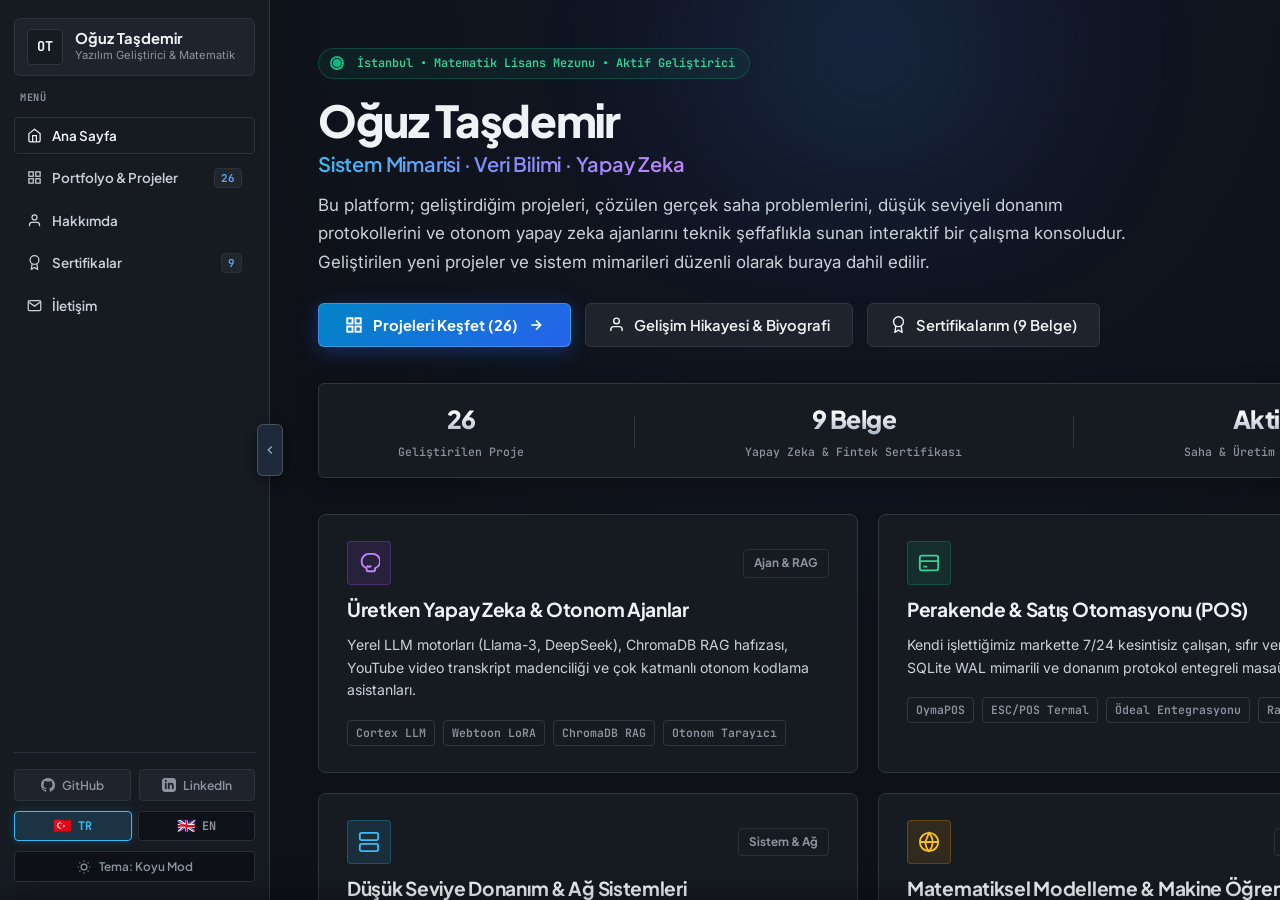
==== frontend/index.html @ bd9a801d "fix(mobile): rename nav tab to Portfolyo and enhance horizontal filter scroll indicators" ====
<!DOCTYPE html>
<html lang="tr" data-theme="dark">
<head>
  <meta charset="UTF-8">
  <meta name="viewport" content="width=device-width, initial-scale=1.0">
  <meta name="description" content="Oğuz Taşdemir — Yazılım Geliştirici & Matematikçi. Yerel veri işleme, FinTech POS & donanım entegrasyonu, semantik arama ve masaüstü sistemleri.">
  <meta name="author" content="Oğuz Taşdemir">
  <title>Oğuz Taşdemir — Kişisel Portfolyo Web Sitesi</title>

  <!-- Google Fonts: Plus Jakarta Sans, Inter, JetBrains Mono -->
  <link rel="preconnect" href="https://fonts.googleapis.com">
  <link rel="preconnect" href="https://fonts.gstatic.com" crossorigin>
  <link href="https://fonts.googleapis.com/css2?family=Inter:wght@400;500;600;700&family=JetBrains+Mono:wght@400;500;600&family=Plus+Jakarta+Sans:wght@600;700;800&display=swap" rel="stylesheet">

  <link rel="stylesheet" href="css/style.css?v=4.0">
</head>
  <!-- MOBİL MENÜ KARARTMA ARKA PLANI (BACKDROP) -->
  <div class="rail-backdrop" id="railBackdrop"></div>

  <div class="workbench-app-shell">
    
    <!-- =========================================================================
         PANEL 1: SOL SİSTEM AĞACI & KONSOL KONTROLLERİ (WIDTH: 270px)
         ========================================================================= -->
    <aside class="panel-rail panel-left" id="panelRail">
      
      <!-- 1.1 Profil Kartı & Kimlik -->
      <div class="rail-profile-card">
        <div class="profile-avatar-square">OT</div>
        <div class="profile-info-block">
          <h2 class="profile-name">Oğuz Taşdemir</h2>
          <span class="profile-role" data-i18n="profile_role">Yazılım Geliştirici & Matematik</span>
        </div>
      </div>

      <!-- 1.3 Navigasyon Menüsü -->
      <nav class="rail-menu-group" role="tablist">
        <span class="menu-group-label" data-i18n="menu_group_label">MENÜ</span>
        
        <button class="rail-menu-btn active" data-panel="home" role="tab" id="tabBtnHome">
          <svg width="15" height="15" viewBox="0 0 24 24" fill="none" stroke="currentColor" stroke-width="2"><path d="M3 9l9-7 9 7v11a2 2 0 0 1-2 2H5a2 2 0 0 1-2-2z"></path><polyline points="9 22 9 12 15 12 15 22"></polyline></svg>
          <span class="menu-btn-text" data-i18n="tab_home">Ana Sayfa</span>
        </button>

        <button class="rail-menu-btn" data-panel="projects" role="tab" id="tabBtnProjects">
          <svg width="15" height="15" viewBox="0 0 24 24" fill="none" stroke="currentColor" stroke-width="2"><rect x="3" y="3" width="7" height="7"></rect><rect x="14" y="3" width="7" height="7"></rect><rect x="14" y="14" width="7" height="7"></rect><rect x="3" y="14" width="7" height="7"></rect></svg>
          <span class="menu-btn-text" data-i18n="tab_projects">Portfolyo & Projeler</span>
          <span class="menu-btn-badge" id="railProjectsCountBadge">24</span>
        </button>

        <button class="rail-menu-btn" data-panel="about" role="tab" id="tabBtnAbout">
          <svg width="15" height="15" viewBox="0 0 24 24" fill="none" stroke="currentColor" stroke-width="2"><path d="M20 21v-2a4 4 0 0 0-4-4H8a4 4 0 0 0-4 4v2"></path><circle cx="12" cy="7" r="4"></circle></svg>
          <span class="menu-btn-text" data-i18n="tab_about">Hakkımda</span>
        </button>

        <button class="rail-menu-btn" data-panel="certificates" role="tab" id="tabBtnCertificates">
          <svg width="15" height="15" viewBox="0 0 24 24" fill="none" stroke="currentColor" stroke-width="2"><circle cx="12" cy="8" r="7"></circle><polyline points="8.21 13.89 7 23 12 20 17 23 15.79 13.88"></polyline></svg>
          <span class="menu-btn-text" data-i18n="tab_certificates">Sertifikalar</span>
          <span class="menu-btn-badge">9</span>
        </button>

        <button class="rail-menu-btn" data-panel="contact" role="tab" id="tabBtnContact">
          <svg width="15" height="15" viewBox="0 0 24 24" fill="none" stroke="currentColor" stroke-width="2"><path d="M4 4h16c1.1 0 2 .9 2 2v12c0 1.1-.9 2-2 2H4c-1.1 0-2-.9-2-2V6c0-1.1.9-2 2-2z"></path><polyline points="22,6 12,13 2,6"></polyline></svg>
          <span class="menu-btn-text" data-i18n="tab_contact">İletişim</span>
        </button>
      </nav>

      <!-- 1.4 Hızlı Eylemler & Footer -->
      <div class="rail-footer-actions">

        <div class="rail-bottom-utility-row">
          <a href="https://github.com/oguztasdemir" target="_blank" rel="noopener noreferrer" class="utility-icon-btn" title="GitHub Profili">
            <svg width="14" height="14" viewBox="0 0 24 24" fill="currentColor"><path d="M12 0C5.37 0 0 5.37 0 12c0 5.31 3.435 9.795 8.205 11.385.6.105.825-.255.825-.57 0-.285-.015-1.23-.015-2.235-3.015.555-3.795-.735-4.035-1.41-.135-.345-.72-1.41-1.23-1.695-.42-.225-1.02-.78-.015-.795.945-.015 1.62.87 1.845 1.23 1.08 1.815 2.805 1.305 3.495.99.105-.78.42-1.305.765-1.605-2.67-.3-5.46-1.335-5.46-5.925 0-1.305.465-2.385 1.23-3.225-.12-.3-.54-1.53.12-3.18 0 0 1.005-.315 3.3 1.23.96-.27 1.98-.405 3-.405s2.04.135 3 .405c2.295-1.56 3.3-1.23 3.3-1.23.66 1.65.24 2.88.12 3.18.765.84 1.23 1.905 1.23 3.225 0 4.605-2.805 5.625-5.475 5.925.435.375.81 1.095.81 2.22 0 1.605-.015 2.895-.015 3.3 0 .315.225.69.825.57A12.02 12.02 0 0024 12c0-6.63-5.37-12-12-12z"/></svg>
            <span>GitHub</span>
          </a>

          <a href="https://www.linkedin.com/in/oguz-tasdemir-846889353/" target="_blank" rel="noopener noreferrer" class="utility-icon-btn" title="LinkedIn Profili">
            <svg width="14" height="14" viewBox="0 0 24 24" fill="currentColor"><path d="M19 0h-14c-2.761 0-5 2.239-5 5v14c0 2.761 2.239 5 5 5h14c2.762 0 5-2.239 5-5v-14c0-2.761-2.238-5-5-5zm-11 19h-3v-11h3v11zm-1.5-12.268c-.966 0-1.75-.79-1.75-1.764s.784-1.764 1.75-1.764 1.75.79 1.75 1.764-.783 1.764-1.75 1.764zm13.5 12.268h-3v-5.604c0-3.368-4-3.113-4 0v5.604h-3v-11h3v1.765c1.396-2.586 7-2.777 7 2.476v6.759z"/></svg>
            <span>LinkedIn</span>
          </a>
        </div>

        <!-- Dil Seçici (Language Switcher: TR / EN) -->
        <div class="rail-lang-switcher" id="railLangSwitcher">
          <button class="lang-option-btn active" data-lang="tr" id="langBtnTr" title="Türkçe">
            <span class="lang-flag">🇹🇷</span>
            <span class="lang-code">TR</span>
          </button>
          <button class="lang-option-btn" data-lang="en" id="langBtnEn" title="English">
            <span class="lang-flag">🇬🇧</span>
            <span class="lang-code">EN</span>
          </button>
        </div>

        <button class="rail-theme-bar-btn" id="themeToggleBtn" title="Tema Değiştir (Koyu / Açık)">
          <svg class="theme-icon-sun" width="14" height="14" viewBox="0 0 24 24" fill="none" stroke="currentColor" stroke-width="2"><circle cx="12" cy="12" r="5"></circle><line x1="12" y1="1" x2="12" y2="3"></line><line x1="12" y1="21" x2="12" y2="23"></line><line x1="4.22" y1="4.22" x2="5.64" y2="5.64"></line><line x1="18.36" y1="18.36" x2="19.78" y2="19.78"></line><line x1="1" y1="12" x2="3" y2="12"></line><line x1="21" y1="12" x2="23" y2="12"></line><line x1="4.22" y1="19.78" x2="5.64" y2="18.36"></line><line x1="18.36" y1="5.64" x2="19.78" y2="4.22"></line></svg>
          <span id="themeModeLabel" data-i18n="theme_dark">Tema: Koyu Mod</span>
        </button>
      </div>
    </aside>

    <!-- Sol Panel Aç/Kapa Düğmesi (Dikey Ortada) -->
    <button class="rail-collapse-toggle" id="railCollapseToggle" aria-label="Sol Paneli Gizle/Göster" title="Sol Paneli Gizle/Göster" data-i18n-title="rail_collapse_title">
      <svg class="toggle-icon-collapse" width="14" height="14" viewBox="0 0 24 24" fill="none" stroke="currentColor" stroke-width="2.5"><polyline points="15 18 9 12 15 6"></polyline></svg>
      <svg class="toggle-icon-expand" width="14" height="14" viewBox="0 0 24 24" fill="none" stroke="currentColor" stroke-width="2.5"><polyline points="9 18 15 12 9 6"></polyline></svg>
    </button>

    <!-- =========================================================================
         PANEL 2 & 3: ÇALIŞMA ALANLARI (TABS)
         ========================================================================= -->
    <div class="workbench-viewport">

      <!-- ANA SAYFA: FERAH, DİNAMİK VE İNTERAKTİF KARŞILAMA SAHNESİ -->
      <section class="workspace-view active" id="viewHome" role="tabpanel">
        <div class="home-canvas-viewport">
          
          <!-- Üst Işık Halkası Efekti (Ambient Glow) -->
          <div class="home-ambient-glow"></div>

          <div class="home-modern-stage">
            
            <!-- 1. Hero Başlık & Rozetler -->
            <div class="home-modern-hero">
              <div class="home-live-pulse-badge">
                <span class="pulse-dot-ring"></span>
                <span class="pulse-dot-core"></span>
                <span class="pulse-text" data-i18n="hero_pulse_text">İstanbul &bull; Matematik Lisans Mezunu &bull; Aktif Geliştirici</span>
              </div>

              <h1 class="home-glamour-title">
                Oğuz Taşdemir
                <span class="home-glamour-title-sub" data-i18n="hero_title_sub">Sistem Mimarisi &middot; Veri Bilimi &middot; Yapay Zeka</span>
              </h1>

              <p class="home-glamour-desc" data-i18n="hero_desc">
                Bu platform; geliştirdiğim <strong id="heroProjectsCountStrong">projeleri</strong>, çözülen gerçek saha problemlerini, düşük seviyeli donanım protokollerini ve otonom yapay zeka ajanlarını teknik şeffaflıkla sunan interaktif bir çalışma konsoludur. Geliştirilen yeni projeler ve sistem mimarileri düzenli olarak buraya dahil edilir.
              </p>

              <!-- Hızlı Aksiyon Butonları -->
              <div class="home-glamour-cta-row">
                <button class="home-primary-launch-btn" id="homeGoProjectsBtn">
                  <svg width="18" height="18" viewBox="0 0 24 24" fill="none" stroke="currentColor" stroke-width="2.5"><rect x="3" y="3" width="7" height="7"></rect><rect x="14" y="3" width="7" height="7"></rect><rect x="14" y="14" width="7" height="7"></rect><rect x="3" y="14" width="7" height="7"></rect></svg>
                  <span id="heroGoProjectsBtnText" data-i18n="hero_btn_projects">Projeleri Keşfet</span>
                  <svg class="btn-arrow-icon" width="16" height="16" viewBox="0 0 24 24" fill="none" stroke="currentColor" stroke-width="2.5"><line x1="5" y1="12" x2="19" y2="12"></line><polyline points="12 5 19 12 12 19"></polyline></svg>
                </button>

                <button class="home-secondary-launch-btn" id="homeGoAboutBtn">
                  <svg width="17" height="17" viewBox="0 0 24 24" fill="none" stroke="currentColor" stroke-width="2"><path d="M20 21v-2a4 4 0 0 0-4-4H8a4 4 0 0 0-4 4v2"></path><circle cx="12" cy="7" r="4"></circle></svg>
                  <span data-i18n="hero_btn_about">Gelişim Hikayesi & Biyografi</span>
                </button>

                <button class="home-secondary-launch-btn" id="homeGoCertsHeroBtn">
                  <svg width="17" height="17" viewBox="0 0 24 24" fill="none" stroke="currentColor" stroke-width="2"><circle cx="12" cy="8" r="7"></circle><polyline points="8.21 13.89 7 23 12 20 17 23 15.79 13.88"></polyline></svg>
                  <span data-i18n="hero_btn_certs">Sertifikalarım (9 Belge)</span>
                </button>
              </div>
            </div>

            <!-- 2. Dinamik İstatistik & Telemetri Şeridi -->
            <div class="home-telemetry-ribbon">
              <div class="telemetry-cell">
                <span class="telemetry-val" id="telemetryProjectCount">24</span>
                <span class="telemetry-lbl" data-i18n="telemetry_projects_lbl">Geliştirilen Proje</span>
              </div>
              <div class="telemetry-separator"></div>
              <div class="telemetry-cell">
                <span class="telemetry-val" data-i18n="telemetry_certs_val">9 Belge</span>
                <span class="telemetry-lbl" data-i18n="telemetry_certs_lbl">Yapay Zeka & Fintek Sertifikası</span>
              </div>
              <div class="telemetry-separator"></div>
              <div class="telemetry-cell">
                <span class="telemetry-val" data-i18n="telemetry_status_val">Aktif</span>
                <span class="telemetry-lbl" data-i18n="telemetry_status_lbl">Saha & Üretim Dağıtımı</span>
              </div>
            </div>

            <!-- 3. Odak Yetkinlik Alanları -->
            <div class="home-showcase-grid">
              
              <!-- 1: Yapay Zeka & LLM Ajanları -->
              <div class="showcase-card" data-domain="ai">
                <div class="showcase-card-glow"></div>
                <div class="showcase-header">
                  <div class="showcase-icon-box ai-icon">
                    <svg width="22" height="22" viewBox="0 0 24 24" fill="none" stroke="currentColor" stroke-width="2"><path d="M12 2a8 8 0 0 0-8 8c0 3.31 2.01 6.16 4.9 7.37.28.12.48.37.48.67v1.96c0 .55.45 1 1 1h7.24c.55 0 1-.45 1-1v-1.96c0-.3.2-.55.48-.67 2.89-1.21 4.9-4.06 4.9-7.37a8 8 0 0 0-8-8z"></path><path d="M9 10h.01"></path><path d="M15 10h.01"></path><path d="M9.5 15a3.5 3.5 0 0 0 5 0"></path></svg>
                  </div>
                  <span class="showcase-pill" data-i18n="domain_ai_tag">Ajan & RAG</span>
                </div>
                <h3 class="showcase-card-title" data-i18n="domain_ai_title">Üretken Yapay Zeka & Otonom Ajanlar</h3>
                <p class="showcase-card-text" data-i18n="domain_ai_desc">
                  Yerel LLM motorları (Llama-3, DeepSeek), ChromaDB RAG hafızası, YouTube video transkript madenciliği ve çok katmanlı otonom kodlama asistanları.
                </p>
                <div class="showcase-meta-tags">
                  <span>Cortex LLM</span>
                  <span>Webtoon LoRA</span>
                  <span>ChromaDB RAG</span>
                  <span>Otonom Tarayıcı</span>
                </div>
              </div>

              <!-- 2: POS, FinTech & Perakende Sistemleri -->
              <div class="showcase-card" data-domain="pos">
                <div class="showcase-card-glow"></div>
                <div class="showcase-header">
                  <div class="showcase-icon-box pos-icon">
                    <svg width="22" height="22" viewBox="0 0 24 24" fill="none" stroke="currentColor" stroke-width="2"><rect x="2" y="4" width="20" height="16" rx="2"></rect><line x1="2" y1="10" x2="22" y2="10"></line><line x1="6" y1="16" x2="10" y2="16"></line></svg>
                  </div>
                  <span class="showcase-pill" data-i18n="domain_pos_tag">Saha & FinTech</span>
                </div>
                <h3 class="showcase-card-title" data-i18n="domain_pos_title">Perakende & Satış Otomasyonu (POS)</h3>
                <p class="showcase-card-text" data-i18n="domain_pos_desc">
                  Kendi işlettiğimiz markette 7/24 kesintisiz çalışan, sıfır veri kaybı garantili SQLite WAL mimarili ve donanım protokol entegreli masaüstü sistemler.
                </p>
                <div class="showcase-meta-tags">
                  <span>OymaPOS</span>
                  <span>ESC/POS Termal</span>
                  <span>Ödeal Entegrasyonu</span>
                  <span>Raf Etiketleyici</span>
                </div>
              </div>

              <!-- 3: Düşük Seviye Sistem & Ağ Protokolleri -->
              <div class="showcase-card" data-domain="system">
                <div class="showcase-card-glow"></div>
                <div class="showcase-header">
                  <div class="showcase-icon-box sys-icon">
                    <svg width="22" height="22" viewBox="0 0 24 24" fill="none" stroke="currentColor" stroke-width="2"><rect x="2" y="2" width="20" height="8" rx="2" ry="2"></rect><rect x="2" y="14" width="20" height="8" rx="2" ry="2"></rect><line x1="6" y1="6" x2="6.01" y2="6"></line><line x1="6" y1="18" x2="6.01" y2="18"></line></svg>
                  </div>
                  <span class="showcase-pill" data-i18n="domain_sys_tag">Sistem & Ağ</span>
                </div>
                <h3 class="showcase-card-title" data-i18n="domain_sys_title">Düşük Seviye Donanım & Ağ Sistemleri</h3>
                <p class="showcase-card-text" data-i18n="domain_sys_desc">
                  Ham disk sektör taraması (raw carving) ile adli veri kurtarma, Wi-Fi üzerinden P2P yüksek hızlı yerel transfer ve CNC G-Code ayrıştırıcıları.
                </p>
                <div class="showcase-meta-tags">
                  <span>Adli Veri Kurtarma</span>
                  <span>Local Drop (P2P)</span>
                  <span>G-Code Parse</span>
                  <span>RAM & Önbellek</span>
                </div>
              </div>

              <!-- 4: Matematiksel Modelleme & Tahmin -->
              <div class="showcase-card" data-domain="math">
                <div class="showcase-card-glow"></div>
                <div class="showcase-header">
                  <div class="showcase-icon-box math-icon">
                    <svg width="22" height="22" viewBox="0 0 24 24" fill="none" stroke="currentColor" stroke-width="2"><circle cx="12" cy="12" r="10"></circle><line x1="2" y1="12" x2="22" y2="12"></line><path d="M12 2a15.3 15.3 0 0 1 4 10 15.3 15.3 0 0 1-4 10 15.3 15.3 0 0 1-4-10z"></path></svg>
                  </div>
                  <span class="showcase-pill" data-i18n="domain_math_tag">Matematik & ML</span>
                </div>
                <h3 class="showcase-card-title" data-i18n="domain_math_title">Matematiksel Modelleme & Makine Öğrenmesi</h3>
                <p class="showcase-card-text" data-i18n="domain_math_desc">
                  Lisans matematik analitik altyapısıyla geliştirilen kredi risk sınıflandırması, Optuna hiperparametre optimizasyonu ve parametrik 3D yüzey üretimi.
                </p>
                <div class="showcase-meta-tags">
                  <span>Kredi Risk ML</span>
                  <span>Parametrik 3D</span>
                  <span>Optuna / SMOTE</span>
                  <span>Öğrenci Analitiği</span>
                </div>
              </div>

            </div>

            <!-- 4.1 Öne Çıkan Açık Kaynak Projeler (Public Vitrini) -->
            <div class="home-slider-section" id="homePublicProjectsSection">
              <div class="home-slider-header-row">
                <div>
                  <div class="home-section-tag" data-i18n="home_public_tag">🌐 Açık Kaynak & Saha Çalışmaları</div>
                  <h2 class="home-certs-title" data-i18n="home_public_title">Açık Kaynak Projelerim (Public)</h2>
                  <p class="home-certs-subtitle" data-i18n="home_public_subtitle">GitHub üzerinde kodları ve mimarisi incelenebilir, sahada aktif kullanılan veya akademik olarak test edilmiş açık kaynak çözümler.</p>
                </div>
                <div class="home-slider-actions-group">
                  <div class="home-slider-nav-arrows">
                    <button class="slider-nav-btn" id="homePublicProjPrevBtn" aria-label="Önceki Açık Kaynak Proje" title="Önceki Projeler">
                      <svg width="16" height="16" viewBox="0 0 24 24" fill="none" stroke="currentColor" stroke-width="2.5"><polyline points="15 18 9 12 15 6"></polyline></svg>
                    </button>
                    <button class="slider-nav-btn" id="homePublicProjNextBtn" aria-label="Sonraki Açık Kaynak Proje" title="Sonraki Projeler">
                      <svg width="16" height="16" viewBox="0 0 24 24" fill="none" stroke="currentColor" stroke-width="2.5"><polyline points="9 18 15 12 9 6"></polyline></svg>
                    </button>
                  </div>
                  <button class="home-primary-action-btn" id="homePublicGoProjectsBtn">
                    <svg width="16" height="16" viewBox="0 0 24 24" fill="none" stroke="currentColor" stroke-width="2.5"><circle cx="12" cy="12" r="10"></circle><line x1="2" y1="12" x2="22" y2="12"></line><path d="M12 2a15.3 15.3 0 0 1 4 10 15.3 15.3 0 0 1-4 10 15.3 15.3 0 0 1-4-10z"></path></svg>
                    <span data-i18n="home_public_btn">Açık Kaynak Projelere Git</span>
                    <svg class="btn-arrow-icon" width="14" height="14" viewBox="0 0 24 24" fill="none" stroke="currentColor" stroke-width="2.5"><line x1="5" y1="12" x2="19" y2="12"></line><polyline points="12 5 19 12 12 19"></polyline></svg>
                  </button>
                </div>
              </div>

              <!-- Açık Kaynak Projeler Sağa-Sola Kaydırma Bandı (Track) -->
              <div class="home-horizontal-scroll-track" id="homePublicProjectsTrack">
                
                <!-- Public 1: Lisans Tezi - Borsa İstanbul -->
                <div class="home-project-slider-card" data-project-id="bist-bilanco-karlilik-tahmini">
                  <div class="slider-card-top">
                    <span class="slider-card-badge badge-math">Lisans Bitirme Tezi</span>
                    <span class="slider-card-cat">FinTech & ML</span>
                  </div>
                  <h4 class="slider-card-title">Borsa İstanbul (BIST) Çeyreklik Bilanço Kârlılık Tahmin Sistemi</h4>
                  <p class="slider-card-desc">612 BIST şirketinin 10 yıllık çeyreklik bilançolarını otonom toplayan, TCMB kurlarıyla enflasyondan arındıran ve 7 sektörde kârlılık yönünü (%68.8) ve kâr-zararı (%79.5) öngören lisans tezi platformu.</p>
                  <div class="slider-card-metric">
                    <svg width="14" height="14" viewBox="0 0 24 24" fill="none" stroke="currentColor" stroke-width="2.5"><polygon points="12 2 15.09 8.26 22 9.27 17 14.14 18.18 21.02 12 17.77 5.82 21.02 7 14.14 2 9.27 8.91 8.26 12 2"></polygon></svg>
                    <span>🎯 %79.5 Doğruluk &middot; 612 Şirket &middot; 10 Yıl</span>
                  </div>
                  <div class="slider-card-footer">
                    <div class="slider-card-tags">
                      <span>Python</span>
                      <span>CatBoost</span>
                      <span>Flask Web</span>
                    </div>
                    <span class="slider-card-action">Detay İncele &rarr;</span>
                  </div>
                </div>

                <!-- Public 2: OymaPOS -->
                <div class="home-project-slider-card" data-project-id="OYMAPOS-Barkod-Sistemi">
                  <div class="slider-card-top">
                    <span class="slider-card-badge badge-pos">Saha Kullanımında</span>
                    <span class="slider-card-cat">FinTech & POS</span>
                  </div>
                  <h4 class="slider-card-title">OymaPOS — Perakende Barkodlu Satış & Stok Yönetimi</h4>
                  <p class="slider-card-desc">Kendi işlettiğimiz markette 7/24 kullanılan, seri barkod okuyan, termal yazıcıya anında fiş basan ve kilitlenme yaratmayan SQLite WAL mimarili sistem.</p>
                  <div class="slider-card-metric">
                    <svg width="14" height="14" viewBox="0 0 24 24" fill="none" stroke="currentColor" stroke-width="2.5"><polygon points="13 2 3 14 12 14 11 22 21 10 12 10 13 2"></polygon></svg>
                    <span>⚡ 80ms Fiş Basımı & Sıfır Veri Kaybı</span>
                  </div>
                  <div class="slider-card-footer">
                    <div class="slider-card-tags">
                      <span>Python</span>
                      <span>SQLite WAL</span>
                      <span>ESC/POS</span>
                    </div>
                    <span class="slider-card-action">Detay İncele &rarr;</span>
                  </div>
                </div>

                <!-- Public 3: Local Drop -->
                <div class="home-project-slider-card" data-project-id="Airdrop-Local">
                  <div class="slider-card-top">
                    <span class="slider-card-badge badge-sys">Yüksek Hız</span>
                    <span class="slider-card-cat">Masaüstü & Sistem</span>
                  </div>
                  <h4 class="slider-card-title">Yerel Ağ Hızlı Dosya Transferi (Local Drop)</h4>
                  <p class="slider-card-desc">Aynı Wi-Fi ağındaki bilgisayar ve telefonlar arasında internet kotası tüketmeden, kablosuz tarayıcı üzerinden dosya transferi sağlayan yerel ağ paylaşım aracı.</p>
                  <div class="slider-card-metric">
                    <svg width="14" height="14" viewBox="0 0 24 24" fill="none" stroke="currentColor" stroke-width="2.5"><line x1="22" y1="2" x2="11" y2="13"></line><polygon points="22 2 15 22 11 13 2 9 22 2"></polygon></svg>
                    <span>🚀 100+ MB/s Yerel Ağ Gigabit Hızı</span>
                  </div>
                  <div class="slider-card-footer">
                    <div class="slider-card-tags">
                      <span>WebSockets</span>
                      <span>UDP Discovery</span>
                      <span>Zero-Config</span>
                    </div>
                    <span class="slider-card-action">Detay İncele &rarr;</span>
                  </div>
                </div>

                <!-- Public 4: Kredi Notu Sınıflandırma -->
                <div class="home-project-slider-card" data-project-id="Kredi-Notu-Siniflandirmasi-Tahmin-Modeli">
                  <div class="slider-card-top">
                    <span class="slider-card-badge badge-math">Makine Öğrenmesi</span>
                    <span class="slider-card-cat">FinTech & Veri</span>
                  </div>
                  <h4 class="slider-card-title">Kredi Notu Sınıflandırma & Risk Tahmin Modeli</h4>
                  <p class="slider-card-desc">Müşterilerin finansal alışkanlıklarını, borç oranlarını ve hesap hareketlerini inceleyerek kredi risk düzeyini yüksek doğrulukla tahmin eden makine öğrenmesi modeli.</p>
                  <div class="slider-card-metric">
                    <svg width="14" height="14" viewBox="0 0 24 24" fill="none" stroke="currentColor" stroke-width="2.5"><circle cx="12" cy="12" r="10"></circle><polyline points="12 6 12 12 16 14"></polyline></svg>
                    <span>🎯 %88+ F1-Skoru & Dengeli Risk Tahmini</span>
                  </div>
                  <div class="slider-card-footer">
                    <div class="slider-card-tags">
                      <span>Scikit-Learn</span>
                      <span>XGBoost</span>
                      <span>Pandas</span>
                    </div>
                    <span class="slider-card-action">Detay İncele &rarr;</span>
                  </div>
                </div>

                <!-- Public 5: Disk Kurtarma Aracı -->
                <div class="home-project-slider-card" data-project-id="Disk-Kurtarma-Araci">
                  <div class="slider-card-top">
                    <span class="slider-card-badge badge-sys">Düşük Seviye Sistem</span>
                    <span class="slider-card-cat">Adli Bilişim & Disk</span>
                  </div>
                  <h4 class="slider-card-title">Harddisk & USB Veri Kurtarma Aracı</h4>
                  <p class="slider-card-desc">Bozuk veya yanlışlıkla biçimlendirilmiş harici disk ve flaş belleklerden, doğrudan ham sektör taraması (raw carving) yaparak görsel ve belgeleri kurtaran araç.</p>
                  <div class="slider-card-metric">
                    <svg width="14" height="14" viewBox="0 0 24 24" fill="none" stroke="currentColor" stroke-width="2.5"><circle cx="11" cy="11" r="8"></circle><line x1="21" y1="21" x2="16.65" y2="16.65"></line></svg>
                    <span>🔍 Ham Sektör (Raw Block) İmza Taraması</span>
                  </div>
                  <div class="slider-card-footer">
                    <div class="slider-card-tags">
                      <span>Win32 Raw Disk</span>
                      <span>File Carving</span>
                      <span>PySide</span>
                    </div>
                    <span class="slider-card-action">Detay İncele &rarr;</span>
                  </div>
                </div>

                <!-- Public 6: HuggingFace Downloader -->
                <div class="home-project-slider-card" data-project-id="Hugging-face-Downloader">
                  <div class="slider-card-top">
                    <span class="slider-card-badge badge-ai">Model & İndirme</span>
                    <span class="slider-card-cat">Yapay Zeka Araçları</span>
                  </div>
                  <h4 class="slider-card-title">HuggingFace Model İndirme Yöneticisi</h4>
                  <p class="slider-card-desc">Büyük dil ve difüzyon modellerini internet kopmalarına karşı dirençli, çok kanallı ve devam ettirilebilir (resume) mimariyle yerel diske indiren GUI aracı.</p>
                  <div class="slider-card-metric">
                    <svg width="14" height="14" viewBox="0 0 24 24" fill="none" stroke="currentColor" stroke-width="2.5"><polygon points="13 2 3 14 12 14 11 22 21 10 12 10 13 2"></polygon></svg>
                    <span>⚡ Kopmaya Dayanıklı Çok Kanallı İndirme</span>
                  </div>
                  <div class="slider-card-footer">
                    <div class="slider-card-tags">
                      <span>Python</span>
                      <span>HuggingFace Hub</span>
                      <span>PyQt</span>
                    </div>
                    <span class="slider-card-action">Detay İncele &rarr;</span>
                  </div>
                </div>

              </div>
            </div>

            <!-- 4.2 Öne Çıkan Özel Ar-Ge / Geliştirme Projeleri (Private Vitrini) -->
            <div class="home-slider-section" id="homePrivateProjectsSection">
              <div class="home-slider-header-row">
                <div>
                  <div class="home-section-tag" data-i18n="home_private_tag">🔒 Özel Sistemler & Ar-Ge</div>
                  <h2 class="home-certs-title" data-i18n="home_private_title">Özel Ar-Ge & Geliştirme Projelerim (Private)</h2>
                  <p class="home-certs-subtitle" data-i18n="home_private_subtitle">Yerel yapay zeka ajanları, çok modlu RAG mimarileri, sanal tarayıcı orkestrasyonu ve tescilli derin öğrenme boru hatları.</p>
                </div>
                <div class="home-slider-actions-group">
                  <div class="home-slider-nav-arrows">
                    <button class="slider-nav-btn" id="homePrivProjPrevBtn" aria-label="Önceki Özel Ar-Ge Projesi" title="Önceki Projeler">
                      <svg width="16" height="16" viewBox="0 0 24 24" fill="none" stroke="currentColor" stroke-width="2.5"><polyline points="15 18 9 12 15 6"></polyline></svg>
                    </button>
                    <button class="slider-nav-btn" id="homePrivProjNextBtn" aria-label="Sonraki Özel Ar-Ge Projesi" title="Sonraki Projeler">
                      <svg width="16" height="16" viewBox="0 0 24 24" fill="none" stroke="currentColor" stroke-width="2.5"><polyline points="9 18 15 12 9 6"></polyline></svg>
                    </button>
                  </div>
                  <button class="home-primary-action-btn" id="homePrivateGoProjectsBtn">
                    <svg width="16" height="16" viewBox="0 0 24 24" fill="none" stroke="currentColor" stroke-width="2.5"><rect x="3" y="11" width="18" height="11" rx="2" ry="2"></rect><path d="M7 11V7a5 5 0 0 1 10 0v4"></path></svg>
                    <span data-i18n="home_private_btn">Özel Ar-Ge Projelerine Git</span>
                    <svg class="btn-arrow-icon" width="14" height="14" viewBox="0 0 24 24" fill="none" stroke="currentColor" stroke-width="2.5"><line x1="5" y1="12" x2="19" y2="12"></line><polyline points="12 5 19 12 12 19"></polyline></svg>
                  </button>
                </div>
              </div>

              <!-- Özel Projeler Sağa-Sola Kaydırma Bandı (Track) -->
              <div class="home-horizontal-scroll-track" id="homePrivateProjectsTrack">
                
                <!-- Private 1: Cortex -->
                <div class="home-project-slider-card" data-project-id="cortex">
                  <div class="slider-card-top">
                    <span class="slider-card-badge badge-priv">Özel Ar-Ge</span>
                    <span class="slider-card-cat">Yapay Zeka & RAG</span>
                  </div>
                  <h4 class="slider-card-title">Cortex — Yerel Zeka, RAG & Otonom Geliştirici Asistanı</h4>
                  <p class="slider-card-desc">İnternet bağlantısına ihtiyaç duymadan çalışan; kaynak kodları, teknik PDF belgeleri indeksleyen, YouTube video araması ve web navigasyonu yapan otonom asistan.</p>
                  <div class="slider-card-metric">
                    <svg width="14" height="14" viewBox="0 0 24 24" fill="none" stroke="currentColor" stroke-width="2.5"><polyline points="22 12 18 12 15 21 9 3 6 12 2 12"></polyline></svg>
                    <span>🧠 Çok Modlu RAG & Otonom Ajan</span>
                  </div>
                  <div class="slider-card-footer">
                    <div class="slider-card-tags">
                      <span>Ollama</span>
                      <span>ChromaDB</span>
                      <span>FastAPI SSE</span>
                    </div>
                    <span class="slider-card-action">Detay İncele &rarr;</span>
                  </div>
                </div>

                <!-- Private 2: Webtoon LoRA Suite -->
                <div class="home-project-slider-card" data-project-id="webtoon-lora-suite">
                  <div class="slider-card-top">
                    <span class="slider-card-badge badge-priv">Özel Ar-Ge</span>
                    <span class="slider-card-cat">Görsel Analitik & ML</span>
                  </div>
                  <h4 class="slider-card-title">Webtoon Hikaye Analizi & Üretken Görsel/Panel Hattı</h4>
                  <p class="slider-card-desc">Çizgi hikayelerin panel akışlarını ve anlatı yapısını analiz eden; konuşma balonlarını arındırıp LoRA ve üretken yapay zeka ile görsel sahneler türeten analitik hat.</p>
                  <div class="slider-card-metric">
                    <svg width="14" height="14" viewBox="0 0 24 24" fill="none" stroke="currentColor" stroke-width="2.5"><circle cx="12" cy="12" r="10"></circle><polygon points="10 8 16 12 10 16 10 8"></polygon></svg>
                    <span>🎨 Anlatı & Panel Analitiği, LoRA</span>
                  </div>
                  <div class="slider-card-footer">
                    <div class="slider-card-tags">
                      <span>PyTorch</span>
                      <span>OpenCV</span>
                      <span>LaMa Inpainting</span>
                    </div>
                    <span class="slider-card-action">Detay İncele &rarr;</span>
                  </div>
                </div>

                <!-- Private 3: CorPlanner -->
                <div class="home-project-slider-card" data-project-id="cortex-planner">
                  <div class="slider-card-top">
                    <span class="slider-card-badge badge-priv">Özel Ar-Ge</span>
                    <span class="slider-card-cat">LLM Proje & Görev Motoru</span>
                  </div>
                  <h4 class="slider-card-title">CorPlanner — GitHub Destekli Proje & Görev Planlayıcı</h4>
                  <p class="slider-card-desc">Yazılım hedeflerini yerel LLM ile analiz edip DAG bağımlılık ağaçlarına bölen ve GitHub Projects & Issues ile çift yönlü senkronize eden otonom planlama istasyonu.</p>
                  <div class="slider-card-metric">
                    <svg width="14" height="14" viewBox="0 0 24 24" fill="none" stroke="currentColor" stroke-width="2.5"><line x1="22" y1="2" x2="11" y2="13"></line><polygon points="22 2 15 22 11 13 2 9 22 2"></polygon></svg>
                    <span>🚀 Yerel LLM Görev Ayrıştırma & Senkronizasyon</span>
                  </div>
                  <div class="slider-card-footer">
                    <div class="slider-card-tags">
                      <span>FastAPI</span>
                      <span>Local LLM</span>
                      <span>GitHub API</span>
                    </div>
                    <span class="slider-card-action">Detay İncele &rarr;</span>
                  </div>
                </div>

                <!-- Private 4: CoBrowser -->
                <div class="home-project-slider-card" data-project-id="hyperbeam-browser">
                  <div class="slider-card-top">
                    <span class="slider-card-badge badge-priv">Özel Ar-Ge</span>
                    <span class="slider-card-cat">Sanal Tarayıcı Odası</span>
                  </div>
                  <h4 class="slider-card-title">CoBrowser — Çok Kullanıcılı Ortak Sanal Tarayıcı Odası</h4>
                  <p class="slider-card-desc">İzole Chromium oturumlarını WebSocket üzerinden düşük gecikmeli canlı yayına dönüştüren, paylaşımlı gezinme ve anti-bot bypass yeteneklerine sahip sanal tarayıcı motoru.</p>
                  <div class="slider-card-metric">
                    <svg width="14" height="14" viewBox="0 0 24 24" fill="none" stroke="currentColor" stroke-width="2.5"><circle cx="12" cy="12" r="10"></circle><line x1="2" y1="12" x2="22" y2="12"></line><path d="M12 2a15.3 15.3 0 0 1 4 10 15.3 15.3 0 0 1-4 10 15.3 15.3 0 0 1-4-10 15.3 15.3 0 0 1 4-10z"></path></svg>
                    <span>🌐 Ultra Düşük Gecikmeli Sanal Oturum</span>
                  </div>
                  <div class="slider-card-footer">
                    <div class="slider-card-tags">
                      <span>Node.js</span>
                      <span>Puppeteer Stealth</span>
                      <span>WebSocket</span>
                    </div>
                    <span class="slider-card-action">Detay İncele &rarr;</span>
                  </div>
                </div>

                <!-- Private 5: Kripto Varlık Analiz Motoru -->
                <div class="home-project-slider-card" data-project-id="crypto-analytics-engine">
                  <div class="slider-card-top">
                    <span class="slider-card-badge badge-priv">Özel Ar-Ge</span>
                    <span class="slider-card-cat">FinTech & Analitik</span>
                  </div>
                  <h4 class="slider-card-title">Kripto Varlık Analiz & Piyasa Tahmin Motoru</h4>
                  <p class="slider-card-desc">Kripto para piyasalarında stratejileri test eden, internet haber akışlarını ve piyasa duyarlılığını tarayarak makine öğrenmesiyle fiyat trendlerini analiz eden sistem.</p>
                  <div class="slider-card-metric">
                    <svg width="14" height="14" viewBox="0 0 24 24" fill="none" stroke="currentColor" stroke-width="2.5"><polyline points="23 6 13.5 15.5 8.5 10.5 1 18"></polyline><polyline points="17 6 23 6 23 12"></polyline></svg>
                    <span>📈 Haber Duyarlılığı & Trend Analizi</span>
                  </div>
                  <div class="slider-card-footer">
                    <div class="slider-card-tags">
                      <span>Python</span>
                      <span>Makine Öğrenmesi</span>
                      <span>CCXT API</span>
                    </div>
                    <span class="slider-card-action">Detay İncele &rarr;</span>
                  </div>
                </div>

                <!-- Private 6: AI Image Studio -->
                <div class="home-project-slider-card" data-project-id="ai-image-studio">
                  <div class="slider-card-top">
                    <span class="slider-card-badge badge-priv">Özel Ar-Ge</span>
                    <span class="slider-card-cat">Görsel Üretim Stüdyosu</span>
                  </div>
                  <h4 class="slider-card-title">Yerel AI Görsel Üretim & Stüdyo Yönetim Platformu</h4>
                  <p class="slider-card-desc">Yerel GPU/VRAM kaynaklarını optimize ederek Stable Diffusion / SDXL modelleriyle Text-to-Image ve Inpainting süreçlerini yöneten modern görsel stüdyosu.</p>
                  <div class="slider-card-metric">
                    <svg width="14" height="14" viewBox="0 0 24 24" fill="none" stroke="currentColor" stroke-width="2.5"><polygon points="12 2 15.09 8.26 22 9.27 17 14.14 18.18 21.02 12 17.77 5.82 21.02 7 14.14 2 9.27 8.91 8.26 12 2"></polygon></svg>
                    <span>🎨 Yerel GPU Hızlandırması & Çok Katmanlı Prompt</span>
                  </div>
                  <div class="slider-card-footer">
                    <div class="slider-card-tags">
                      <span>PyTorch</span>
                      <span>Diffusers</span>
                      <span>CUDA FP16</span>
                    </div>
                    <span class="slider-card-action">Detay İncele &rarr;</span>
                  </div>
                </div>

              </div>
            </div>

            <!-- 5. Ana Sayfa Sertifikalar & Eğitimler (Kaydırmalı Vitrin) -->
            <div class="home-certs-section">
              <div class="home-certs-header-row">
                <div>
                  <div class="home-section-tag" data-i18n="home_certs_tag">📜 Doğrulanmış Yetkinlikler</div>
                  <h2 class="home-certs-title" data-i18n="home_certs_title">Akredite Sertifikalar & Başarı Belgeleri</h2>
                  <p class="home-certs-subtitle" data-i18n="home_certs_subtitle">Yapay zeka ajanları, LLM mimarileri, veri bilimi ve kurumsal bulut alanlarında tamamladığım resmi belgeler. Sağa-sola kaydırarak inceleyebilirsiniz.</p>
                </div>
                <div class="home-slider-actions-group">
                  <div class="home-slider-nav-arrows">
                    <button class="slider-nav-btn" id="homeCertPrevBtn" aria-label="Önceki Sertifika" title="Önceki Sertifikalar">
                      <svg width="16" height="16" viewBox="0 0 24 24" fill="none" stroke="currentColor" stroke-width="2.5"><polyline points="15 18 9 12 15 6"></polyline></svg>
                    </button>
                    <button class="slider-nav-btn" id="homeCertNextBtn" aria-label="Sonraki Sertifika" title="Sonraki Sertifikalar">
                      <svg width="16" height="16" viewBox="0 0 24 24" fill="none" stroke="currentColor" stroke-width="2.5"><polyline points="9 18 15 12 9 6"></polyline></svg>
                    </button>
                  </div>
                  <button class="home-view-all-certs-btn" id="homeGoCertsBtn">
                    <span data-i18n="btn_view_all_certs">Tümünü Gör (9 Belge)</span>
                    <svg width="14" height="14" viewBox="0 0 24 24" fill="none" stroke="currentColor" stroke-width="2.5"><line x1="5" y1="12" x2="19" y2="12"></line><polyline points="12 5 19 12 12 19"></polyline></svg>
                  </button>
                </div>
              </div>

              <!-- Sertifika Önizleme Kartları (Yatay Akıcı Kaydırma Bandı - 9 Belge) -->
              <div class="home-horizontal-scroll-track" id="homeCertsTrack">
                
                <!-- 1. Öğrenci Kariyeri - FIN-E SUMMIT -->
                <div class="home-cert-item cert-card" data-cert-img="assets/certificates/ogrenci-kariyeri-fine-summit.jpeg" data-cert-title="FIN-E SUMMIT Katılım Sertifikası — Öğrenci Kariyeri">
                  <div class="home-cert-thumb">
                    <img src="assets/certificates/ogrenci-kariyeri-fine-summit.jpeg" alt="FIN-E SUMMIT Sertifikası" loading="lazy">
                    <span class="home-cert-zoom-overlay">
                      <svg width="16" height="16" viewBox="0 0 24 24" fill="none" stroke="currentColor" stroke-width="2.5"><circle cx="11" cy="11" r="8"></circle><line x1="21" y1="21" x2="16.65" y2="16.65"></line><line x1="11" y1="8" x2="11" y2="14"></line><line x1="8" y1="11" x2="14" y2="11"></line></svg>
                    </span>
                  </div>
                  <div class="home-cert-details">
                    <span class="home-cert-badge">BORSA İSTANBUL &bull; PARAM &bull; ANADOLU GRUBU</span>
                    <h4 class="home-cert-heading">FIN-E SUMMIT Fintek & Yapay Zeka</h4>
                    <p class="home-cert-info">Finansal teknolojiler, borsa ekosistemi ve dijital dönüşüm zirvesi.</p>
                  </div>
                </div>

                <!-- 2. TRAI - Yapay Zeka Ajanları -->
                <div class="home-cert-item cert-card" data-cert-img="assets/certificates/trai-yapay-zeka-ajanlari.png" data-cert-title="Güvenli Ölçeklenebilir Yapay Zeka Ajanları — TRAI / AWS">
                  <div class="home-cert-thumb">
                    <img src="assets/certificates/trai-yapay-zeka-ajanlari.png" alt="Yapay Zeka Ajanları" loading="lazy">
                    <span class="home-cert-zoom-overlay">
                      <svg width="16" height="16" viewBox="0 0 24 24" fill="none" stroke="currentColor" stroke-width="2.5"><circle cx="11" cy="11" r="8"></circle><line x1="21" y1="21" x2="16.65" y2="16.65"></line><line x1="11" y1="8" x2="11" y2="14"></line><line x1="8" y1="11" x2="14" y2="11"></line></svg>
                    </span>
                  </div>
                  <div class="home-cert-details">
                    <span class="home-cert-badge">TRAI &bull; AWS</span>
                    <h4 class="home-cert-heading">Güvenli Ölçeklenebilir AI Ajanları</h4>
                    <p class="home-cert-info">Kurumsal yapay zeka ajan mimarileri, güvenlik ve ölçekleme prensipleri.</p>
                  </div>
                </div>

                <!-- 2. Coderspace - Veri Bilimi -->
                <div class="home-cert-item cert-card" data-cert-img="assets/certificates/certificate-additional.png" data-cert-title="Veri Bilimi ve Yapay Zekâ Yaz Okulu — Coderspace">
                  <div class="home-cert-thumb">
                    <img src="assets/certificates/certificate-additional.png" alt="Veri Bilimi ve Yapay Zekâ" loading="lazy">
                    <span class="home-cert-zoom-overlay">
                      <svg width="16" height="16" viewBox="0 0 24 24" fill="none" stroke="currentColor" stroke-width="2.5"><circle cx="11" cy="11" r="8"></circle><line x1="21" y1="21" x2="16.65" y2="16.65"></line><line x1="11" y1="8" x2="11" y2="14"></line><line x1="8" y1="11" x2="14" y2="11"></line></svg>
                    </span>
                  </div>
                  <div class="home-cert-details">
                    <span class="home-cert-badge">CODERSPACE &bull; META &bull; GOOGLE</span>
                    <h4 class="home-cert-heading">Veri Bilimi & Yapay Zekâ Yaz Okulu</h4>
                    <p class="home-cert-info">48 saatlik kapsamlı veri bilimi, makine öğrenmesi ve sektör uygulamaları.</p>
                  </div>
                </div>

                <!-- 3. TRAI - GenAI ile Oyunu Yakala -->
                <div class="home-cert-item cert-card" data-cert-img="assets/certificates/trai-genai-oyunu-yakala.png" data-cert-title="GenAI ile Oyunu Yakala — TRAI / Google">
                  <div class="home-cert-thumb">
                    <img src="assets/certificates/trai-genai-oyunu-yakala.png" alt="GenAI ile Oyunu Yakala" loading="lazy">
                    <span class="home-cert-zoom-overlay">
                      <svg width="16" height="16" viewBox="0 0 24 24" fill="none" stroke="currentColor" stroke-width="2.5"><circle cx="11" cy="11" r="8"></circle><line x1="21" y1="21" x2="16.65" y2="16.65"></line><line x1="11" y1="8" x2="11" y2="14"></line><line x1="8" y1="11" x2="14" y2="11"></line></svg>
                    </span>
                  </div>
                  <div class="home-cert-details">
                    <span class="home-cert-badge">TRAI &bull; GOOGLE</span>
                    <h4 class="home-cert-heading">GenAI ile Oyunu Yakala</h4>
                    <p class="home-cert-info">Google Gemini pazarlama ve üretken yapay zeka modelleri entegrasyonu.</p>
                  </div>
                </div>

                <!-- 4. BTK - Anthropic Claude -->
                <div class="home-cert-item cert-card" data-cert-img="assets/certificates/btk-anthropic-claude.png" data-cert-title="Anthropic Claude — BTK Akademi">
                  <div class="home-cert-thumb">
                    <img src="assets/certificates/btk-anthropic-claude.png" alt="Anthropic Claude" loading="lazy">
                    <span class="home-cert-zoom-overlay">
                      <svg width="16" height="16" viewBox="0 0 24 24" fill="none" stroke="currentColor" stroke-width="2.5"><circle cx="11" cy="11" r="8"></circle><line x1="21" y1="21" x2="16.65" y2="16.65"></line><line x1="11" y1="8" x2="11" y2="14"></line><line x1="8" y1="11" x2="14" y2="11"></line></svg>
                    </span>
                  </div>
                  <div class="home-cert-details">
                    <span class="home-cert-badge">BTK AKADEMİ</span>
                    <h4 class="home-cert-heading">Anthropic Claude & LLM Mimarisi</h4>
                    <p class="home-cert-info">Prompt mühendisliği, model parametreleri ve API entegrasyon prensipleri.</p>
                  </div>
                </div>

                <!-- 5. BTK - Üretken Yapay Zeka -->
                <div class="home-cert-item cert-card" data-cert-img="assets/certificates/btk-uretken-yapay-zeka.png" data-cert-title="Üretken Yapay Zekâya Giriş — BTK Akademi">
                  <div class="home-cert-thumb">
                    <img src="assets/certificates/btk-uretken-yapay-zeka.png" alt="Üretken Yapay Zekâ" loading="lazy">
                    <span class="home-cert-zoom-overlay">
                      <svg width="16" height="16" viewBox="0 0 24 24" fill="none" stroke="currentColor" stroke-width="2.5"><circle cx="11" cy="11" r="8"></circle><line x1="21" y1="21" x2="16.65" y2="16.65"></line><line x1="11" y1="8" x2="11" y2="14"></line><line x1="8" y1="11" x2="14" y2="11"></line></svg>
                    </span>
                  </div>
                  <div class="home-cert-details">
                    <span class="home-cert-badge">BTK AKADEMİ</span>
                    <h4 class="home-cert-heading">Üretken Yapay Zekâya Giriş</h4>
                    <p class="home-cert-info">Difüzyon modelleri, GAN mimarileri ve transformatör tabanlı üretkenlik.</p>
                  </div>
                </div>

                <!-- 6. BTK - Veri Okuryazarlığı -->
                <div class="home-cert-item cert-card" data-cert-img="assets/certificates/btk-veri-okuryazarligi.png" data-cert-title="Veri Okuryazarlığı — BTK Akademi">
                  <div class="home-cert-thumb">
                    <img src="assets/certificates/btk-veri-okuryazarligi.png" alt="Veri Okuryazarlığı" loading="lazy">
                    <span class="home-cert-zoom-overlay">
                      <svg width="16" height="16" viewBox="0 0 24 24" fill="none" stroke="currentColor" stroke-width="2.5"><circle cx="11" cy="11" r="8"></circle><line x1="21" y1="21" x2="16.65" y2="16.65"></line><line x1="11" y1="8" x2="11" y2="14"></line><line x1="8" y1="11" x2="14" y2="11"></line></svg>
                    </span>
                  </div>
                  <div class="home-cert-details">
                    <span class="home-cert-badge">BTK AKADEMİ</span>
                    <h4 class="home-cert-heading">Veri Okuryazarlığı & Madenciliği</h4>
                    <p class="home-cert-info">Veri analitiği temelleri, analitik düşünme ve manipülasyon teknikleri.</p>
                  </div>
                </div>

                <!-- 7. İnovatim -->
                <div class="home-cert-item cert-card" data-cert-img="assets/certificates/inovatim-sertifika.jpg" data-cert-title="Liselerde Yapay Zeka ve İnovasyon — İnovatim / TİM">
                  <div class="home-cert-thumb">
                    <img src="assets/certificates/inovatim-sertifika.jpg" alt="İnovatim Yapay Zeka" loading="lazy">
                    <span class="home-cert-zoom-overlay">
                      <svg width="16" height="16" viewBox="0 0 24 24" fill="none" stroke="currentColor" stroke-width="2.5"><circle cx="11" cy="11" r="8"></circle><line x1="21" y1="21" x2="16.65" y2="16.65"></line><line x1="11" y1="8" x2="11" y2="14"></line><line x1="8" y1="11" x2="14" y2="11"></line></svg>
                    </span>
                  </div>
                  <div class="home-cert-details">
                    <span class="home-cert-badge">TİM &bull; İNOVATİM</span>
                    <h4 class="home-cert-heading">Robotik Kodlama & İnovasyon</h4>
                    <p class="home-cert-info">Lise döneminde Arduino, robotik ve erken dönem inovasyon sertifikası.</p>
                  </div>
                </div>

                <!-- 8. Medeniyet Python -->
                <div class="home-cert-item cert-card" data-cert-img="assets/certificates/medeniyet-bil101.png" data-cert-title="Python 101 Başarı Belgesi — İstanbul Medeniyet Üniversitesi">
                  <div class="home-cert-thumb">
                    <img src="assets/certificates/medeniyet-bil101.png" alt="Python 101" loading="lazy">
                    <span class="home-cert-zoom-overlay">
                      <svg width="16" height="16" viewBox="0 0 24 24" fill="none" stroke="currentColor" stroke-width="2.5"><circle cx="11" cy="11" r="8"></circle><line x1="21" y1="21" x2="16.65" y2="16.65"></line><line x1="11" y1="8" x2="11" y2="14"></line><line x1="8" y1="11" x2="14" y2="11"></line></svg>
                    </span>
                  </div>
                  <div class="home-cert-details">
                    <span class="home-cert-badge">İSTANBUL MEDENİYET ÜNİV.</span>
                    <h4 class="home-cert-heading">Python 101 Programlama</h4>
                    <p class="home-cert-info">Üniversite bünyesinde temel veri yapıları, algoritmalar ve nesne yönelimli programlama.</p>
                  </div>
                </div>

              </div>
            </div>

          </div>
        </div>
      </section>

      <!-- PROJELER GÖRÜNÜMÜ: TEK GENİŞ AKIŞ (LİSTE & KAPSAMLI DETAY GÖRÜNÜMÜ) -->
      <section class="workspace-view active" id="viewProjects" role="tabpanel">
        
        <!-- 1. GENİŞ PROJELER LİSTESİ GÖRÜNÜMÜ -->
        <div class="portfolio-main-stream" id="portfolioMainStream">
          
          <!-- Üst Başlık & Arama Araç Çubuğu -->
          <div class="portfolio-stream-header">
            <div class="stream-title-row">
              <div>
                <h2 class="stream-main-title" data-i18n="projects_view_title">Projeler & Sistem Mimarileri</h2>
                <p class="stream-subtitle" data-i18n="projects_view_subtitle">Açık kaynak yazılımlar ve geliştirme aşamasındaki özel yapay zeka & sistem mimarileri.</p>
              </div>
              <span class="stream-counter-badge" id="searchResultCount">26 Sistem</span>
            </div>

            <!-- Proje Görünürlük Ana Kademeleri (Public Açık Kaynak vs Private Özel Ar-Ge) -->
            <div class="portfolio-tier-tabs" role="tablist">
              <button class="tier-tab-btn active" data-tier="all">
                <svg width="15" height="15" viewBox="0 0 24 24" fill="none" stroke="currentColor" stroke-width="2"><rect x="3" y="3" width="7" height="7"></rect><rect x="14" y="3" width="7" height="7"></rect><rect x="14" y="14" width="7" height="7"></rect><rect x="3" y="14" width="7" height="7"></rect></svg>
                <span data-i18n="tier_all">Tüm Sistemler</span>
                <span class="tier-count-pill" id="tierCountAll">26</span>
              </button>
              <button class="tier-tab-btn" data-tier="public">
                <svg width="15" height="15" viewBox="0 0 24 24" fill="none" stroke="currentColor" stroke-width="2"><circle cx="12" cy="12" r="10"></circle><line x1="2" y1="12" x2="22" y2="12"></line><path d="M12 2a15.3 15.3 0 0 1 4 10 15.3 15.3 0 0 1-4 10 15.3 15.3 0 0 1-4-10z"></path></svg>
                <span data-i18n="tier_public">🌐 Açık Kaynak (Public)</span>
                <span class="tier-count-pill" id="tierCountPublic">18</span>
              </button>
              <button class="tier-tab-btn" data-tier="private">
                <svg width="15" height="15" viewBox="0 0 24 24" fill="none" stroke="currentColor" stroke-width="2"><rect x="3" y="11" width="18" height="11" rx="2" ry="2"></rect><path d="M7 11V7a5 5 0 0 1 10 0v4"></path></svg>
                <span data-i18n="tier_private">🔒 Özel Ar-Ge / Geliştirme (Private)</span>
                <span class="tier-count-pill" id="tierCountPrivate">8</span>
              </button>
              <button class="tier-tab-btn live-tier-btn" data-tier="live">
                <svg width="14" height="14" viewBox="0 0 24 24" fill="currentColor"><path d="M12 0L24 21H0L12 0Z"/></svg>
                <span data-i18n="tier_live">▲ Canlı Web Demoları</span>
                <span class="tier-count-pill" id="tierCountLive">2</span>
              </button>
            </div>

            <!-- Arama & Filtre Çubukları -->
            <div class="stream-filters-bar">
              <div class="filter-search-box stream-search-box">
                <svg class="search-svg" width="15" height="15" viewBox="0 0 24 24" fill="none" stroke="currentColor" stroke-width="2"><circle cx="11" cy="11" r="8"></circle><line x1="21" y1="21" x2="16.65" y2="16.65"></line></svg>
                <input type="text" id="projectSearchInput" placeholder="Proje adı, sistem veya teknoloji ara... (Ctrl+K)" data-i18n-placeholder="search_placeholder" autocomplete="off">
                <button class="clear-search-btn" id="searchClearBtn" aria-label="Aramayı Temizle" style="display: none;">
                  <svg width="12" height="12" viewBox="0 0 24 24" fill="none" stroke="currentColor" stroke-width="2.5"><line x1="18" y1="6" x2="6" y2="18"></line><line x1="6" y1="6" x2="18" y2="18"></line></svg>
                </button>
                <kbd class="kbd-hint">⌘K</kbd>
              </div>

              <!-- Kategori Çipleri (Sayaçlar JS ile otomatik hesaplanır) -->
              <div class="filter-chips-rail" role="tablist">
                <button class="chip-filter active" data-category="all"><span data-i18n="cat_all">Tüm Kategoriler</span> (<span class="chip-count" data-count-cat="all">26</span>)</button>
                <button class="chip-filter" data-category="academic"><span data-i18n="cat_academic">🎓 Akademik & Tez</span> (<span class="chip-count" data-count-cat="academic">5</span>)</button>
                <button class="chip-filter" data-category="ai"><span data-i18n="cat_ai">Yapay Zeka & RAG</span> (<span class="chip-count" data-count-cat="ai">7</span>)</button>
                <button class="chip-filter" data-category="fintech"><span data-i18n="cat_fintech">FinTech & POS</span> (<span class="chip-count" data-count-cat="fintech">4</span>)</button>
                <button class="chip-filter" data-category="desktop"><span data-i18n="cat_desktop">Masaüstü & Sistem</span> (<span class="chip-count" data-count-cat="desktop">6</span>)</button>
                <button class="chip-filter" data-category="web"><span data-i18n="cat_web">Web & Platform</span> (<span class="chip-count" data-count-cat="web">3</span>)</button>
              </div>

            </div>
          </div>

          <!-- Boydan Boya Akıcı Proje Kartları Listesi -->
          <div class="portfolio-cards-grid" id="splitProjectsList">
            <!-- js/ui.js tarafından render edilir -->
          </div>

        </div>

        <!-- 2. TAM EKRAN PROJE DETAY BİLGİ SAYFASI (DETAYDA TÜM EKRANI KAPLAR) -->
        <div class="portfolio-detail-view" id="portfolioDetailView" style="display: none;">
          <!-- Sol Üst Geri Butonu Çubuğu -->
          <div class="detail-page-nav-bar">
            <button class="detail-back-btn" id="btnBackToPortfolio">
              <svg width="18" height="18" viewBox="0 0 24 24" fill="none" stroke="currentColor" stroke-width="2.5"><line x1="19" y1="12" x2="5" y2="12"></line><polyline points="12 19 5 12 12 5"></polyline></svg>
              <span data-i18n="btn_back_to_projects">Projelere Geri Dön</span>
            </button>
            <span class="detail-nav-hint" data-i18n="detail_esc_hint">ESC ile de çıkabilirsiniz</span>
          </div>

          <!-- Kapsamlı Proje Bilgi Alanı -->
          <div class="detail-page-scroll-content" id="projectDetailContainer">
          </div>
        </div>

      </section>

      <!-- HAKKIMDA PANELİ: DETAYLI KİŞİSEL & MÜHENDİSLİK HİKAYESİ -->
      <section class="workspace-view" id="viewAbout" role="tabpanel">
        <div class="view-standalone-container">
          <div class="view-panel-card">
            
            <!-- Profil Başlığı -->
            <div class="about-hero-block">
              <div class="about-tag-badge" data-i18n="about_tag_badge">Biyografi & Yazılım Yolculuğu</div>
              <h1 class="about-person-title">Oğuz Taşdemir</h1>
              <p class="about-person-subtitle" data-i18n-html="about_person_subtitle">
                İstanbul Medeniyet Üniversitesi Matematik Bölümü mezunuyum (2026). Küçük yaşlarda oyun minigameleri kodlayarak başladığım yazılım yolculuğuma; donanım devreleri, veri otomasyonu, optimize masaüstü sistemleri ve ağırlıklı olarak <strong>Yapay Zeka & Makine Öğrenmesi</strong> çözümleri geliştirerek devam ediyorum.
              </p>
            </div>

            <!-- Detaylı Hikaye ve Arka Plan -->
            <div class="about-story-section">
              <h2 class="about-section-heading" data-i18n="about_story_heading">Nasıl Başladım?</h2>
              <p class="about-paragraph" data-i18n-html="about_story_p1">
                Yazılıma ilk olarak <strong>2013 yılında Lua</strong> diliyle oyun minigameleri kodlayarak başladım. Yazdığım kodun oyunda doğrudan çalıştığını görmek çok hoşuma gitmişti; algoritma mantığını ve kod yapısını bu sayede küçük yaşta öğrendim.
              </p>
              
              <p class="about-paragraph" data-i18n-html="about_story_p2">
                <strong>2018'de lise 3. sınıftayken</strong> okulumuza Türk-Alman Üniversitesi Mekatronik Bölümü'nden iki abla gelip bize robotik kodlama eğitimi verdi. <strong>Arduino ve devrelerle</strong> ilk defa o zaman tanıştım. Sensörler, motorlar ve devre kartlarıyla çalışarak yazılımın fiziksel parçalarla nasıl haberleştiğini gördüm.
              </p>

              <p class="about-paragraph" data-i18n-html="about_story_p3">
                Daha sonra <strong>İstanbul Medeniyet Üniversitesi Matematik Bölümü</strong>'ne girdim. Burada aldığım matematik eğitimi, yazılım tarafında özellikle veri yapılarını ve algoritmaları daha mantıklı ve sağlam kurmamı sağladı.
              </p>

              <p class="about-paragraph" data-i18n-html="about_story_p4">
                <strong>2021 sonrasında</strong> ise doğrudan işe yarayan somut projelere odaklandım. Python ile web scraping ve veri otomasyonları geliştirmenin yanı sıra; veri tabanı mimarisi, donanım entegrasyonları, termal yazıcı protokolleri (ESC/POS, ZPL) ve yüksek performanslı masaüstü sistemleri geliştirmeye ağırlık verdim.
              </p>

              <p class="about-paragraph" data-i18n-html="about_story_p5">
                Zamanla sistem ve yazılım tecrübemi matematik altyapımla birleştirerek <strong>Yapay Zeka ve Makine Öğrenmesi</strong> alanına yöneldim. Özellikle internete kapalı (offline) yerel ortamlarda çalışan açık kaynak dil modelleri (LLM), semantik arama ve RAG mimarileri, veri sınıflandırma ve makine öğrenmesi modelleri üzerine çalışarak kendimi bu alanda geliştirdim. Şu anda da ağırlıklı olarak yapay zeka destekli akıllı araçlar ve optimize edilmiş masaüstü sistemleri üretiyorum.
              </p>
            </div>

            <!-- Zaman Çizelgesi (Timeline) -->
            <div class="about-timeline-section">
              <h2 class="about-section-heading" data-i18n="about_timeline_heading">Yazılım & Dil Gelişim Çizelgem</h2>
              
              <div class="about-timeline-flow">
                
                <div class="timeline-entry">
                  <div class="timeline-dot-col">
                    <span class="timeline-dot"></span>
                    <span class="timeline-line"></span>
                  </div>
                  <div class="timeline-body">
                    <span class="timeline-year">2013</span>
                    <h3 class="timeline-title" data-i18n="timeline_2013_title">İlk Adım: Lua & Oyun Minigameleri</h3>
                    <p class="timeline-desc" data-i18n="timeline_2013_desc">
                      Lua diliyle çeşitli oyun minigameleri kodlayarak mantıksal algoritma kurgusunu, değişken yönetimini ve kodlama yapısını benimsedim.
                    </p>
                  </div>
                </div>

                <div class="timeline-entry">
                  <div class="timeline-dot-col">
                    <span class="timeline-dot"></span>
                    <span class="timeline-line"></span>
                  </div>
                  <div class="timeline-body">
                    <span class="timeline-year">2018</span>
                    <h3 class="timeline-title" data-i18n="timeline_2018_title">Fiziksel Sistemler: Arduino & Robotik Kodlama</h3>
                    <p class="timeline-desc" data-i18n="timeline_2018_desc">
                      Lise 3. sınıfta Türk-Alman Üniversitesi Mekatronik Bölümü öğrencilerinin okulumuzda verdiği robotik eğitimle Arduino dünyasına adım attım; sensör okuma ve mikrodenetleyici düzeyinde ilk fiziksel projelerimi ürettim.
                    </p>
                  </div>
                </div>

                <div class="timeline-entry">
                  <div class="timeline-dot-col">
                    <span class="timeline-dot"></span>
                    <span class="timeline-line"></span>
                  </div>
                  <div class="timeline-body">
                    <span class="timeline-year">2021 — 2023</span>
                    <h3 class="timeline-title" data-i18n="timeline_2021_title">Python, Veri Otomasyonu & Matematik Temeli</h3>
                    <p class="timeline-desc" data-i18n="timeline_2021_desc">
                      İstanbul Medeniyet Üniversitesi Matematik lisans eğitimiyle paralel olarak; Python ile web scraping (Selenium, BeautifulSoup), veri manipülasyonu ve otomasyon botları geliştirdim.
                    </p>
                  </div>
                </div>

                <div class="timeline-entry">
                  <div class="timeline-dot-col">
                    <span class="timeline-dot"></span>
                    <span class="timeline-line"></span>
                  </div>
                  <div class="timeline-body">
                    <span class="timeline-year">2022 — 2023</span>
                    <h3 class="timeline-title" data-i18n="timeline_2022_title">Masaüstü Sistem Mimarisi & Donanım Entegrasyonu</h3>
                    <p class="timeline-desc" data-i18n="timeline_2022_desc">
                      Yüksek hızlı barkodlu satış, SQLite WAL veri tabanı mimarisi, termal yazıcı protokolleri (ESC/POS) ve donanım haberleşmesine odaklanan masaüstü sistem çözümleri geliştirdim.
                    </p>
                  </div>
                </div>

                <div class="timeline-entry">
                  <div class="timeline-dot-col">
                    <span class="timeline-dot"></span>
                  </div>
                  <div class="timeline-body">
                    <span class="timeline-year">2024 — Günümüz</span>
                    <h3 class="timeline-title" data-i18n="timeline_2024_title">Yapay Zeka, Makine Öğrenmesi & Sistem Geliştirme</h3>
                    <p class="timeline-desc" data-i18n="timeline_2024_desc">
                      Yerel açık kaynak dil modelleri (LLM), RAG (Retrieval-Augmented Generation) tabanlı bilgi sistemleri, makine öğrenmesi modelleri ve bunları destekleyen optimize kurumsal masaüstü araçları üzerine çalışıyorum.
                    </p>
                  </div>
                </div>

              </div>
            </div>

            <!-- İletişim & Profesyonel Bağlantılar Kartı -->
            <div class="about-contact-card">
              <div class="about-contact-header">
                <h3 class="about-contact-title" data-i18n="about_contact_title">İletişim & Profesyonel Bağlantılar</h3>
                <p class="about-contact-subtitle" data-i18n="about_contact_subtitle">İş teklifleri, projeler veya doğrudan iletişim için aşağıdaki kanallardan ulaşabilirsiniz:</p>
              </div>

              <div class="about-links-grid">
                <!-- E-Posta -->
                <a href="mailto:oztsdmr@gmail.com" class="about-link-pill" id="aboutMailLink">
                  <svg width="18" height="18" viewBox="0 0 24 24" fill="none" stroke="currentColor" stroke-width="2"><path d="M4 4h16c1.1 0 2 .9 2 2v12c0 1.1-.9 2-2 2H4c-1.1 0-2-.9-2-2V6c0-1.1.9-2 2-2z"></path><polyline points="22,6 12,13 2,6"></polyline></svg>
                  <div class="link-pill-info">
                    <span class="link-pill-label" data-i18n="about_contact_email_lbl">E-Posta</span>
                    <span class="link-pill-val">oztsdmr@gmail.com</span>
                  </div>
                </a>

                <!-- LinkedIn -->
                <a href="https://www.linkedin.com/in/oguz-tasdemir-846889353/" target="_blank" rel="noopener noreferrer" class="about-link-pill">
                  <svg width="18" height="18" viewBox="0 0 24 24" fill="currentColor"><path d="M19 0h-14c-2.761 0-5 2.239-5 5v14c0 2.761 2.239 5 5 5h14c2.762 0 5-2.239 5-5v-14c0-2.761-2.238-5-5-5zm-11 19h-3v-11h3v11zm-1.5-12.268c-.966 0-1.75-.79-1.75-1.764s.784-1.764 1.75-1.764 1.75.79 1.75 1.764-.783 1.764-1.75 1.764zm13.5 12.268h-3v-5.604c0-3.368-4-3.113-4 0v5.604h-3v-11h3v1.765c1.396-2.586 7-2.777 7 2.476v6.759z"/></svg>
                  <div class="link-pill-info">
                    <span class="link-pill-label">LinkedIn</span>
                    <span class="link-pill-val">linkedin.com/in/oguz-tasdemir-846889353</span>
                  </div>
                </a>

                <!-- GitHub -->
                <a href="https://github.com/oguztasdemir" target="_blank" rel="noopener noreferrer" class="about-link-pill">
                  <svg width="18" height="18" viewBox="0 0 24 24" fill="currentColor"><path d="M12 0C5.37 0 0 5.37 0 12c0 5.31 3.435 9.795 8.205 11.385.6.105.825-.255.825-.57 0-.285-.015-1.23-.015-2.235-3.015.555-3.795-.735-4.035-1.41-.135-.345-.72-1.41-1.23-1.695-.42-.225-1.02-.78-.015-.795.945-.015 1.62.87 1.845 1.23 1.08 1.815 2.805 1.305 3.495.99.105-.78.42-1.305.765-1.605-2.67-.3-5.46-1.335-5.46-5.925 0-1.305.465-2.385 1.23-3.225-.12-.3-.54-1.53.12-3.18 0 0 1.005-.315 3.3 1.23.96-.27 1.98-.405 3-.405s2.04.135 3 .405c2.295-1.56 3.3-1.23 3.3-1.23.66 1.65.24 2.88.12 3.18.765.84 1.23 1.905 1.23 3.225 0 4.605-2.805 5.625-5.475 5.925.435.375.81 1.095.81 2.22 0 1.605-.015 2.895-.015 3.3 0 .315.225.69.825.57A12.02 12.02 0 0024 12c0-6.63-5.37-12-12-12z"/></svg>
                  <div class="link-pill-info">
                    <span class="link-pill-label">GitHub</span>
                    <span class="link-pill-val">github.com/oguztasdemir</span>
                  </div>
                </a>
              </div>
            </div>

          </div>
        </div>
      </section>

      <!-- SERTİFİKALAR PANELİ GÖRÜNÜMÜ -->
      <section class="workspace-view" id="viewCertificates" role="tabpanel">
        <div class="view-standalone-container">
          <div class="view-panel-card">
            
            <div class="panel-header-bar" style="margin-bottom: 24px;">
              <div class="panel-header-title-row">
                <h3 class="panel-header-title" data-i18n="certs_page_title">Eğitimler & Yetkinlik Sertifikaları</h3>
              </div>
              <span class="panel-status-counter" data-i18n="certs_page_counter">9 Doğrulanmış Kayıt</span>
            </div>

            <p class="about-paragraph" data-i18n="certs_page_desc" style="margin-bottom: 24px;">
              Yapay zeka, üretken dil modelleri, bulut ajanları, veri bilimi ve fintek alanlarında tamamladığım sertifikalar ve katılım belgeleri. Belgeleri büyütmek ve ayrıntılarını görmek için kartların üzerine tıklayabilirsiniz.
            </p>

            <div class="certs-grid">
              
              <!-- 1. Öğrenci Kariyeri - FIN-E SUMMIT -->
              <div class="cert-card" data-cert-img="assets/certificates/ogrenci-kariyeri-fine-summit.jpeg" data-cert-title="FIN-E SUMMIT Katılım Sertifikası — Öğrenci Kariyeri">
                <div class="cert-preview-wrap">
                  <img src="assets/certificates/ogrenci-kariyeri-fine-summit.jpeg" alt="FIN-E SUMMIT Katılım Sertifikası" loading="lazy">
                  <span class="cert-zoom-hint">Büyütmek için tıkla</span>
                </div>
                <div class="cert-content">
                  <span class="cert-issuer">ÖĞRENCİ KARİYERİ &bull; BORSA İSTANBUL &bull; PARAM &bull; ANADOLU GRUBU</span>
                  <h4 class="cert-title">FIN-E SUMMIT Finans & Teknoloji Zirvesi</h4>
                  <p class="cert-desc">3 Şubat 2026. Finansal teknolojiler, borsa ekosistemi, dijital varlıklar ve yeni nesil finansal dönüşüm oturumları katılım belgesi.</p>
                </div>
              </div>

              <!-- 2. TRAI - Yapay Zeka Ajanları -->
              <div class="cert-card" data-cert-img="assets/certificates/trai-yapay-zeka-ajanlari.png" data-cert-title="Güvenli Ölçeklenebilir Yapay Zeka Ajanları — TRAI / AWS">
                <div class="cert-preview-wrap">
                  <img src="assets/certificates/trai-yapay-zeka-ajanlari.png" alt="Güvenli Ölçeklenebilir Yapay Zeka Ajanları" loading="lazy">
                  <span class="cert-zoom-hint">Büyütmek için tıkla</span>
                </div>
                <div class="cert-content">
                  <span class="cert-issuer">TÜRKİYE YAPAY ZEKA İNİSİYATİFİ (TRAI) &bull; AWS</span>
                  <h4 class="cert-title">Güvenli Ölçeklenebilir Yapay Zeka Ajanları</h4>
                  <p class="cert-desc">Eğitmen: Görkem Yöntem (Solutions Architect, AWS). Kurumsal AI agent mimarileri, güvenlik ve ölçekleme prensipleri.</p>
                </div>
              </div>

              <!-- 2. Coderspace - Veri Bilimi ve Yapay Zeka -->
              <div class="cert-card" data-cert-img="assets/certificates/certificate-additional.png" data-cert-title="Veri Bilimi ve Yapay Zekâ Yaz Okulu — Coderspace">
                <div class="cert-preview-wrap">
                  <img src="assets/certificates/certificate-additional.png" alt="Veri Bilimi ve Yapay Zekâ Yaz Okulu" loading="lazy">
                  <span class="cert-zoom-hint">Büyütmek için tıkla</span>
                </div>
                <div class="cert-content">
                  <span class="cert-issuer">CODERSPACE &bull; TRAI &bull; META &bull; GOOGLE</span>
                  <h4 class="cert-title">Veri Bilimi ve Yapay Zekâ Yaz Okulu</h4>
                  <p class="cert-desc">4 hafta / 48 saatlik kapsamlı veri bilimi, makine öğrenmesi ve sektör uygulamaları eğitimi.</p>
                </div>
              </div>

              <!-- 3. TRAI - GenAI ile Oyunu Yakala -->
              <div class="cert-card" data-cert-img="assets/certificates/trai-genai-oyunu-yakala.png" data-cert-title="GenAI ile Oyunu Yakala — TRAI / Google">
                <div class="cert-preview-wrap">
                  <img src="assets/certificates/trai-genai-oyunu-yakala.png" alt="GenAI ile Oyunu Yakala" loading="lazy">
                  <span class="cert-zoom-hint">Büyütmek için tıkla</span>
                </div>
                <div class="cert-content">
                  <span class="cert-issuer">TÜRKİYE YAPAY ZEKA İNİSİYATİFİ (TRAI) &bull; GOOGLE</span>
                  <h4 class="cert-title">GenAI ile Oyunu Yakala</h4>
                  <p class="cert-desc">Eğitmen: Can Franko (Google Ads & Gemini Marketing Manager). Üretken yapay zeka modelleri ve kullanım alanları.</p>
                </div>
              </div>

              <!-- 4. BTK - Anthropic Claude -->
              <div class="cert-card" data-cert-img="assets/certificates/btk-anthropic-claude.png" data-cert-title="Anthropic Claude — BTK Akademi">
                <div class="cert-preview-wrap">
                  <img src="assets/certificates/btk-anthropic-claude.png" alt="Anthropic Claude Sertifikası" loading="lazy">
                  <span class="cert-zoom-hint">Büyütmek için tıkla</span>
                </div>
                <div class="cert-content">
                  <span class="cert-issuer">BTK AKADEMİ &bull; RESMİ SERTİFİKA</span>
                  <h4 class="cert-title">Anthropic Claude</h4>
                  <p class="cert-desc">Sertifika No: BozfxnegJv. Claude model mimarisi, prompt optimizasyonu ve büyük dil modeli entegrasyonu.</p>
                </div>
              </div>

              <!-- 5. BTK - Üretken Yapay Zekaya Giriş -->
              <div class="cert-card" data-cert-img="assets/certificates/btk-uretken-yapay-zeka.png" data-cert-title="Üretken Yapay Zekâya Giriş — BTK Akademi">
                <div class="cert-preview-wrap">
                  <img src="assets/certificates/btk-uretken-yapay-zeka.png" alt="Üretken Yapay Zekâya Giriş" loading="lazy">
                  <span class="cert-zoom-hint">Büyütmek için tıkla</span>
                </div>
                <div class="cert-content">
                  <span class="cert-issuer">BTK AKADEMİ &bull; RESMİ SERTİFİKA</span>
                  <h4 class="cert-title">Üretken Yapay Zekâya Giriş</h4>
                  <p class="cert-desc">Sertifika No: PVghM8kNKr. Üretken derin öğrenme, difüzyon ve transformatör modelleri.</p>
                </div>
              </div>

              <!-- 6. BTK - Veri Okuryazarlığı -->
              <div class="cert-card" data-cert-img="assets/certificates/btk-veri-okuryazarligi.png" data-cert-title="Veri Okuryazarlığı — BTK Akademi">
                <div class="cert-preview-wrap">
                  <img src="assets/certificates/btk-veri-okuryazarligi.png" alt="Veri Okuryazarlığı" loading="lazy">
                  <span class="cert-zoom-hint">Büyütmek için tıkla</span>
                </div>
                <div class="cert-content">
                  <span class="cert-issuer">BTK AKADEMİ &bull; RESMİ SERTİFİKA</span>
                  <h4 class="cert-title">Veri Okuryazarlığı</h4>
                  <p class="cert-desc">Sertifika No: VlzzCga88bv. Veri madenciliği temelleri, analitik düşünme ve veri manipülasyonu.</p>
                </div>
              </div>

              <!-- 7. İnovatim -->
              <div class="cert-card" data-cert-img="assets/certificates/inovatim-sertifika.jpg" data-cert-title="Liselerde Yapay Zeka ve İnovasyon — İnovatim / TİM">
                <div class="cert-preview-wrap">
                  <img src="assets/certificates/inovatim-sertifika.jpg" alt="İnovatim Yapay Zeka ve İnovasyon" loading="lazy">
                  <span class="cert-zoom-hint">Büyütmek için tıkla</span>
                </div>
                <div class="cert-content">
                  <span class="cert-issuer">TÜRKİYE İHRACATÇILAR MECLİSİ (TİM) &bull; İNOVATİM</span>
                  <h4 class="cert-title">Robotik Kodlama, Yapay Zeka ve İnovasyon</h4>
                  <p class="cert-desc">Lise 3. sınıfta Arduino, robotik kodlama ve erken dönem teknoloji inovasyonu üzerine aldığım katılım belgesi.</p>
                </div>
              </div>

              <!-- 8. Medeniyet BIL101 -->
              <div class="cert-card" data-cert-img="assets/certificates/medeniyet-bil101.png" data-cert-title="Python 101 Başarı Belgesi — İstanbul Medeniyet Üniversitesi">
                <div class="cert-preview-wrap">
                  <img src="assets/certificates/medeniyet-bil101.png" alt="Python 101 Başarı Belgesi" loading="lazy">
                  <span class="cert-zoom-hint">Büyütmek için tıkla</span>
                </div>
                <div class="cert-content">
                  <span class="cert-issuer">İST. MEDENİYET ÜNİVERSİTESİ &bull; GDSC</span>
                  <h4 class="cert-title">Python 101 Başarı Belgesi</h4>
                  <p class="cert-desc">Python Medeniyeti & GDSC bünyesinde algoritma geliştirme ve teknik proje uygulamaları başarı belgesi.</p>
                </div>
              </div>

            </div>

          </div>
        </div>
      </section>



      <!-- İLETİŞİM & GERİ BİLDİRİM PANELİ -->
      <section class="workspace-view" id="viewContact" role="tabpanel">
        <div class="view-standalone-container">
          <div class="view-panel-card">
            
            <div class="about-hero-block">
              <div class="about-tag-badge" data-i18n="contact_tag_badge">Doğrudan İletişim & İş Birliği</div>
              <h1 class="about-person-title" data-i18n="contact_title">İletişime Geçin</h1>
              <p class="about-person-subtitle" data-i18n-html="contact_subtitle">
                Projelerim hakkında <strong>hata bildirimi (bug)</strong>, <strong>yeni geliştirme veya mimari önerisi</strong>, iş birliği veya kariyer fırsatları için dilediğiniz zaman ulaşabilirsiniz. Tüm geri bildirim ve fikirlere açığım.
              </p>
            </div>

            <!-- Geliştirici & Geri Bildirim Notu Kutusu -->
            <div class="contact-collaboration-note">
              <div class="collaboration-note-icon">
                <svg width="24" height="24" viewBox="0 0 24 24" fill="none" stroke="currentColor" stroke-width="2"><path d="M21 11.5a8.38 8.38 0 0 1-.9 3.8 8.5 8.5 0 0 1-7.6 4.7 8.38 8.38 0 0 1-3.8-.9L3 21l1.9-5.7a8.38 8.38 0 0 1-.9-3.8 8.5 8.5 0 0 1 4.7-7.6 8.38 8.38 0 0 1 3.8-.9h.5a8.48 8.48 0 0 1 8 8v.5z"></path></svg>
              </div>
              <div class="collaboration-note-content">
                <h3 class="collaboration-note-title" data-i18n="contact_note_title">Açık Kaynak & Fikir Paylaşımı</h3>
                <p class="collaboration-note-text" data-i18n="contact_note_text">
                  Geliştirdiğim açık kaynak ve Ar-Ge sistemlerinde gördüğünüz bir optimizasyon açığı, algoritma iyileştirmesi veya birlikte geliştirebileceğimiz yeni bir proje fikri varsa e-posta veya LinkedIn üzerinden doğrudan yazabilirsiniz.
                </p>
              </div>
            </div>

            <!-- İletişim Kanalları Kartları -->
            <div class="contact-channels-grid">
              
              <!-- E-Posta -->
              <a href="mailto:oztsdmr@gmail.com" class="contact-channel-card" id="contactViewMailLink">
                <div class="channel-card-icon mail">
                  <svg width="22" height="22" viewBox="0 0 24 24" fill="none" stroke="currentColor" stroke-width="2"><path d="M4 4h16c1.1 0 2 .9 2 2v12c0 1.1-.9 2-2 2H4c-1.1 0-2-.9-2-2V6c0-1.1.9-2 2-2z"></path><polyline points="22,6 12,13 2,6"></polyline></svg>
                </div>
                <div class="channel-card-info">
                  <span class="channel-card-label" data-i18n="contact_email_lbl">E-POSTA ADRESİ</span>
                  <strong class="channel-card-value">oztsdmr@gmail.com</strong>
                  <span class="channel-card-hint" data-i18n="contact_email_hint">Tıklayarak doğrudan e-posta gönderebilir veya panoya kopyalayabilirsiniz</span>
                </div>
                <span class="channel-card-arrow">&rarr;</span>
              </a>

              <!-- LinkedIn -->
              <a href="https://www.linkedin.com/in/oguz-tasdemir-846889353/" target="_blank" rel="noopener noreferrer" class="contact-channel-card">
                <div class="channel-card-icon linkedin">
                  <svg width="22" height="22" viewBox="0 0 24 24" fill="currentColor"><path d="M19 0h-14c-2.761 0-5 2.239-5 5v14c0 2.761 2.239 5 5 5h14c2.762 0 5-2.239 5-5v-14c0-2.761-2.238-5-5-5zm-11 19h-3v-11h3v11zm-1.5-12.268c-.966 0-1.75-.79-1.75-1.764s.784-1.764 1.75-1.764 1.75.79 1.75 1.764-.783 1.764-1.75 1.764zm13.5 12.268h-3v-5.604c0-3.368-4-3.113-4 0v5.604h-3v-11h3v1.765c1.396-2.586 7-2.777 7 2.476v6.759z"/></svg>
                </div>
                <div class="channel-card-info">
                  <span class="channel-card-label" data-i18n="contact_linkedin_lbl">LINKEDIN PROFİLİ</span>
                  <strong class="channel-card-value">linkedin.com/in/oguz-tasdemir-846889353</strong>
                  <span class="channel-card-hint" data-i18n="contact_linkedin_hint">Profesyonel ağ, bağlantı ve mesajlaşma</span>
                </div>
                <span class="channel-card-arrow">&rarr;</span>
              </a>

              <!-- GitHub -->
              <a href="https://github.com/oguztasdemir" target="_blank" rel="noopener noreferrer" class="contact-channel-card">
                <div class="channel-card-icon github">
                  <svg width="22" height="22" viewBox="0 0 24 24" fill="currentColor"><path d="M12 0C5.37 0 0 5.37 0 12c0 5.31 3.435 9.795 8.205 11.385.6.105.825-.255.825-.57 0-.285-.015-1.23-.015-2.235-3.015.555-3.795-.735-4.035-1.41-.135-.345-.72-1.41-1.23-1.695-.42-.225-1.02-.78-.015-.795.945-.015 1.62.87 1.845 1.23 1.08 1.815 2.805 1.305 3.495.99.105-.78.42-1.305.765-1.605-2.67-.3-5.46-1.335-5.46-5.925 0-1.305.465-2.385 1.23-3.225-.12-.3-.54-1.53.12-3.18 0 0 1.005-.315 3.3 1.23.96-.27 1.98-.405 3-.405s2.04.135 3 .405c2.295-1.56 3.3-1.23 3.3-1.23.66 1.65.24 2.88.12 3.18.765.84 1.23 1.905 1.23 3.225 0 4.605-2.805 5.625-5.475 5.925.435.375.81 1.095.81 2.22 0 1.605-.015 2.895-.015 3.3 0 .315.225.69.825.57A12.02 12.02 0 0024 12c0-6.63-5.37-12-12-12z"/></svg>
                </div>
                <div class="channel-card-info">
                  <span class="channel-card-label" data-i18n="contact_github_lbl">GITHUB DEPOSU</span>
                  <strong class="channel-card-value">github.com/oguztasdemir</strong>
                  <span class="channel-card-hint" data-i18n="contact_github_hint">Açık kaynak kodlar, commit geçmişi ve issue takibi</span>
                </div>
                <span class="channel-card-arrow">&rarr;</span>
              </a>

            </div>

          </div>
        </div>
      </section>

    </div>
  </div>

  <!-- SERTİFİKA BÜYÜTME MODALI (LIGHTBOX) -->
  <div class="cert-modal-backdrop" id="certModal" style="display: none;">
    <div class="cert-modal-container">
      <div class="cert-modal-header">
        <span class="cert-modal-title" id="certModalTitle">Sertifika Önizleme</span>
        <button class="cert-modal-close" id="certModalCloseBtn" aria-label="Kapat">&times;</button>
      </div>
      <div class="cert-modal-body">
        <img src="" alt="Sertifika Önizleme" id="certModalImg">
      </div>
    </div>
  </div>

  <!-- MOBİL ALT NAVİGASYON ŞERİDİ (MOBILE BOTTOM NAVIGATION) -->
  <nav class="mobile-bottom-nav" id="mobileBottomNav">
    <button class="mobile-nav-item active" data-panel="home">
      <svg width="18" height="18" viewBox="0 0 24 24" fill="none" stroke="currentColor" stroke-width="2"><path d="M3 9l9-7 9 7v11a2 2 0 0 1-2 2H5a2 2 0 0 1-2-2z"></path><polyline points="9 22 9 12 15 12 15 22"></polyline></svg>
      <span data-i18n="tab_home">Ana Sayfa</span>
    </button>
    <button class="mobile-nav-item" data-panel="projects">
      <svg width="18" height="18" viewBox="0 0 24 24" fill="none" stroke="currentColor" stroke-width="2"><rect x="3" y="3" width="7" height="7"></rect><rect x="14" y="3" width="7" height="7"></rect><rect x="14" y="14" width="7" height="7"></rect><rect x="3" y="14" width="7" height="7"></rect></svg>
      <span data-i18n="tab_portfolio">Portfolyo</span>
    </button>
    <button class="mobile-nav-item" data-panel="about">
      <svg width="18" height="18" viewBox="0 0 24 24" fill="none" stroke="currentColor" stroke-width="2"><path d="M20 21v-2a4 4 0 0 0-4-4H8a4 4 0 0 0-4 4v2"></path><circle cx="12" cy="7" r="4"></circle></svg>
      <span data-i18n="tab_about">Hakkımda</span>
    </button>
    <button class="mobile-nav-item" data-panel="certificates">
      <svg width="18" height="18" viewBox="0 0 24 24" fill="none" stroke="currentColor" stroke-width="2"><circle cx="12" cy="8" r="7"></circle><polyline points="8.21 13.89 7 23 12 20 17 23 15.79 13.88"></polyline></svg>
      <span data-i18n="tab_certificates">Sertifika</span>
    </button>
    <button class="mobile-nav-item" data-panel="contact">
      <svg width="18" height="18" viewBox="0 0 24 24" fill="none" stroke="currentColor" stroke-width="2"><path d="M4 4h16c1.1 0 2 .9 2 2v12c0 1.1-.9 2-2 2H4c-1.1 0-2-.9-2-2V6c0-1.1.9-2 2-2z"></path><polyline points="22,6 12,13 2,6"></polyline></svg>
      <span data-i18n="tab_contact">İletişim</span>
    </button>
    <button class="mobile-nav-item mobile-more-btn" id="mobileMoreSheetBtn" aria-label="Konsol Ayarları">
      <svg width="18" height="18" viewBox="0 0 24 24" fill="none" stroke="currentColor" stroke-width="2"><circle cx="12" cy="12" r="1"></circle><circle cx="12" cy="5" r="1"></circle><circle cx="12" cy="19" r="1"></circle></svg>
      <span>Ayarlar</span>
    </button>
  </nav>

  <!-- MOBİL KONSOL ALT ÇEKMECESİ (BOTTOM ACTION SHEET) -->
  <div class="mobile-bottom-sheet" id="mobileBottomSheet">
    <div class="mobile-sheet-drag-handle"></div>
    <div class="mobile-sheet-header">
      <div class="profile-avatar-square">OT</div>
      <div class="mobile-sheet-info">
        <h3 class="profile-name">Oğuz Taşdemir</h3>
        <span class="profile-role" data-i18n="profile_role">Yazılım Geliştirici & Matematik</span>
      </div>
      <button class="mobile-sheet-close-btn" id="mobileSheetCloseBtn" aria-label="Kapat">&times;</button>
    </div>

    <div class="mobile-sheet-body">
      <!-- Dil Seçici -->
      <div class="mobile-sheet-section">
        <span class="mobile-sheet-label">DİL SEÇENEĞİ / LANGUAGE</span>
        <div class="mobile-sheet-lang-row">
          <button class="lang-option-btn active" data-lang="tr" id="mobileSheetLangTr">
            <span class="lang-flag">🇹🇷</span>
            <span>Türkçe (TR)</span>
          </button>
          <button class="lang-option-btn" data-lang="en" id="mobileSheetLangEn">
            <span class="lang-flag">🇬🇧</span>
            <span>English (EN)</span>
          </button>
        </div>
      </div>

      <!-- Tema Seçici -->
      <div class="mobile-sheet-section">
        <span class="mobile-sheet-label">GÖRÜNÜM TEMASI</span>
        <button class="rail-theme-bar-btn" id="mobileSheetThemeBtn">
          <svg class="theme-icon-sun" width="16" height="16" viewBox="0 0 24 24" fill="none" stroke="currentColor" stroke-width="2"><circle cx="12" cy="12" r="5"></circle><line x1="12" y1="1" x2="12" y2="3"></line><line x1="12" y1="21" x2="12" y2="23"></line><line x1="4.22" y1="4.22" x2="5.64" y2="5.64"></line><line x1="18.36" y1="18.36" x2="19.78" y2="19.78"></line><line x1="1" y1="12" x2="3" y2="12"></line><line x1="21" y1="12" x2="23" y2="12"></line><line x1="4.22" y1="19.78" x2="5.64" y2="18.36"></line><line x1="18.36" y1="5.64" x2="19.78" y2="4.22"></line></svg>
          <span id="mobileThemeModeLabel" data-i18n="theme_dark">Tema: Koyu Mod</span>
        </button>
      </div>

      <!-- Bağlantılar -->
      <div class="mobile-sheet-section">
        <span class="mobile-sheet-label">MÜHENDİSLİK PROFİLLERİ</span>
        <div class="mobile-sheet-links-grid">
          <a href="https://github.com/oguztasdemir" target="_blank" rel="noopener noreferrer" class="utility-icon-btn">
            <svg width="15" height="15" viewBox="0 0 24 24" fill="currentColor"><path d="M12 0C5.37 0 0 5.37 0 12c0 5.31 3.435 9.795 8.205 11.385.6.105.825-.255.825-.57 0-.285-.015-1.23-.015-2.235-3.015.555-3.795-.735-4.035-1.41-.135-.345-.72-1.41-1.23-1.695-.42-.225-1.02-.78-.015-.795.945-.015 1.62.87 1.845 1.23 1.08 1.815 2.805 1.305 3.495.99.105-.78.42-1.305.765-1.605-2.67-.3-5.46-1.335-5.46-5.925 0-1.305.465-2.385 1.23-3.225-.12-.3-.54-1.53.12-3.18 0 0 1.005-.315 3.3 1.23.96-.27 1.98-.405 3-.405s2.04.135 3 .405c2.295-1.56 3.3-1.23 3.3-1.23.66 1.65.24 2.88.12 3.18.765.84 1.23 1.905 1.23 3.225 0 4.605-2.805 5.625-5.475 5.925.435.375.81 1.095.81 2.22 0 1.605-.015 2.895-.015 3.3 0 .315.225.69.825.57A12.02 12.02 0 0024 12c0-6.63-5.37-12-12-12z"/></svg>
            <span>GitHub</span>
          </a>
          <a href="https://www.linkedin.com/in/oguz-tasdemir-846889353/" target="_blank" rel="noopener noreferrer" class="utility-icon-btn">
            <svg width="15" height="15" viewBox="0 0 24 24" fill="currentColor"><path d="M19 0h-14c-2.761 0-5 2.239-5 5v14c0 2.761 2.239 5 5 5h14c2.762 0 5-2.239 5-5v-14c0-2.761-2.238-5-5-5zm-11 19h-3v-11h3v11zm-1.5-12.268c-.966 0-1.75-.79-1.75-1.764s.784-1.764 1.75-1.764 1.75.79 1.75 1.764-.783 1.764-1.75 1.764zm13.5 12.268h-3v-5.604c0-3.368-4-3.113-4 0v5.604h-3v-11h3v1.765c1.396-2.586 7-2.777 7 2.476v6.759z"/></svg>
            <span>LinkedIn</span>
          </a>
        </div>
      </div>
    </div>
  </div>

  <!-- Scriptler -->
  <script src="js/projects-data.js?v=4.0"></script>
  <script src="js/projects-en.js?v=4.0"></script>
  <script src="js/zip-builder.js?v=4.0"></script>
  <script src="js/i18n.js?v=4.0"></script>
  <script src="js/api.js?v=4.0"></script>
  <script src="js/ui.js?v=4.0"></script>
  <script src="js/app.js?v=4.0"></script>
</body>
</html>
---- frontend/css/style.css ----
/* ==========================================================================
   OĞUZ TAŞDEMİR — MÜHENDİSLİK ÇALIŞMA İSTASYONU
   Modüler CSS Mimarisi (Her modül < 1000 satır)
   ========================================================================== */

@import url('base.css?v=4.1');
@import url('projects.css?v=4.1');
@import url('project-detail.css?v=4.1');
@import url('project-pipeline.css?v=4.1');
@import url('home.css?v=4.1');
@import url('about-certs.css?v=4.1');
@import url('contact-feedback.css?v=4.1');
@import url('tabs-terminal.css?v=4.1');
@import url('mobile.css?v=4.1');
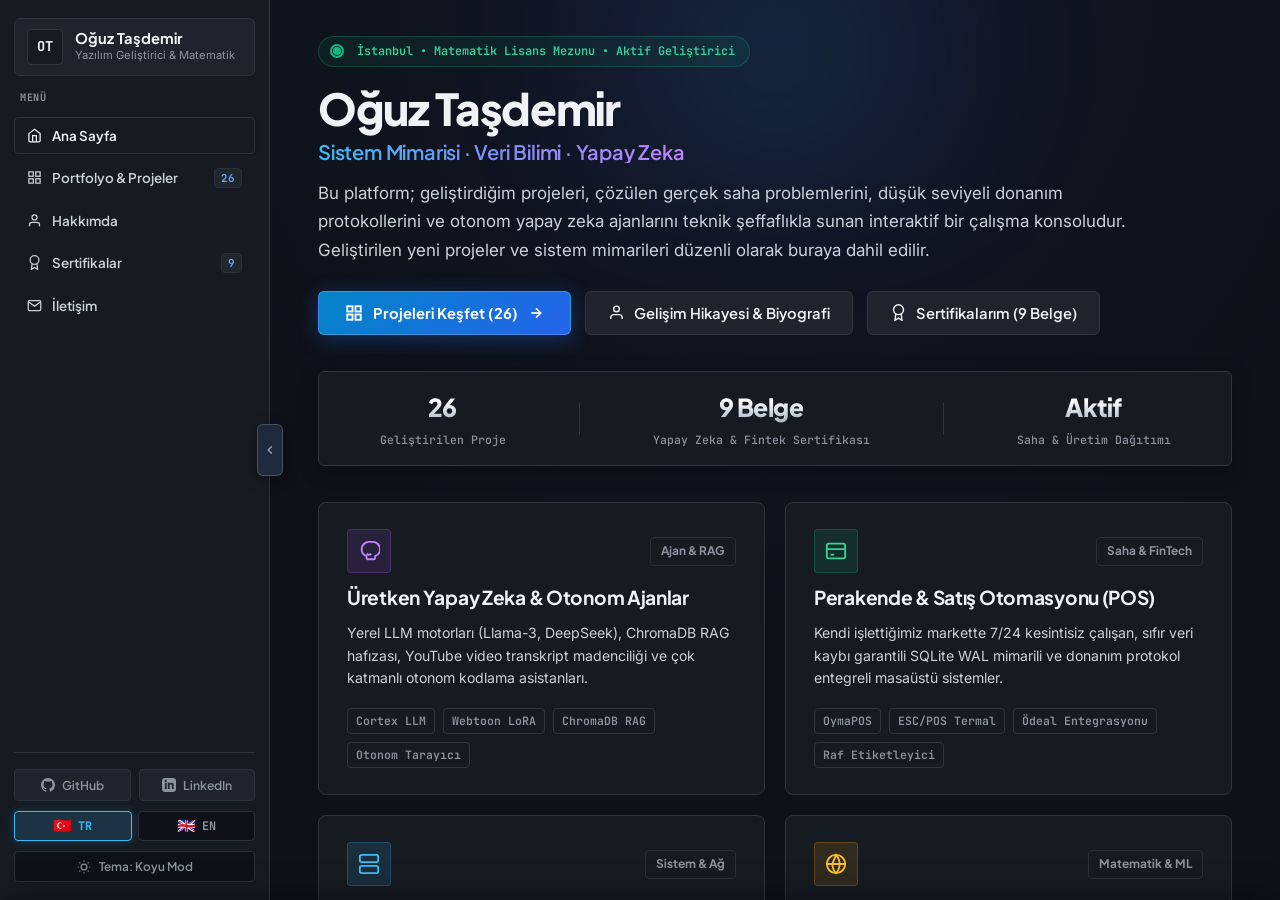
==== commit 7bb1c408: "fix: unify workspace view widths, alignments, and smooth transitions" ====
--- a/frontend/index.html
+++ b/frontend/index.html
@@ -759,7 +759,7 @@
       </section>
 
       <!-- PROJELER GÖRÜNÜMÜ: TEK GENİŞ AKIŞ (LİSTE & KAPSAMLI DETAY GÖRÜNÜMÜ) -->
-      <section class="workspace-view active" id="viewProjects" role="tabpanel">
+      <section class="workspace-view" id="viewProjects" role="tabpanel">
         
         <!-- 1. GENİŞ PROJELER LİSTESİ GÖRÜNÜMÜ -->
         <div class="portfolio-main-stream" id="portfolioMainStream">
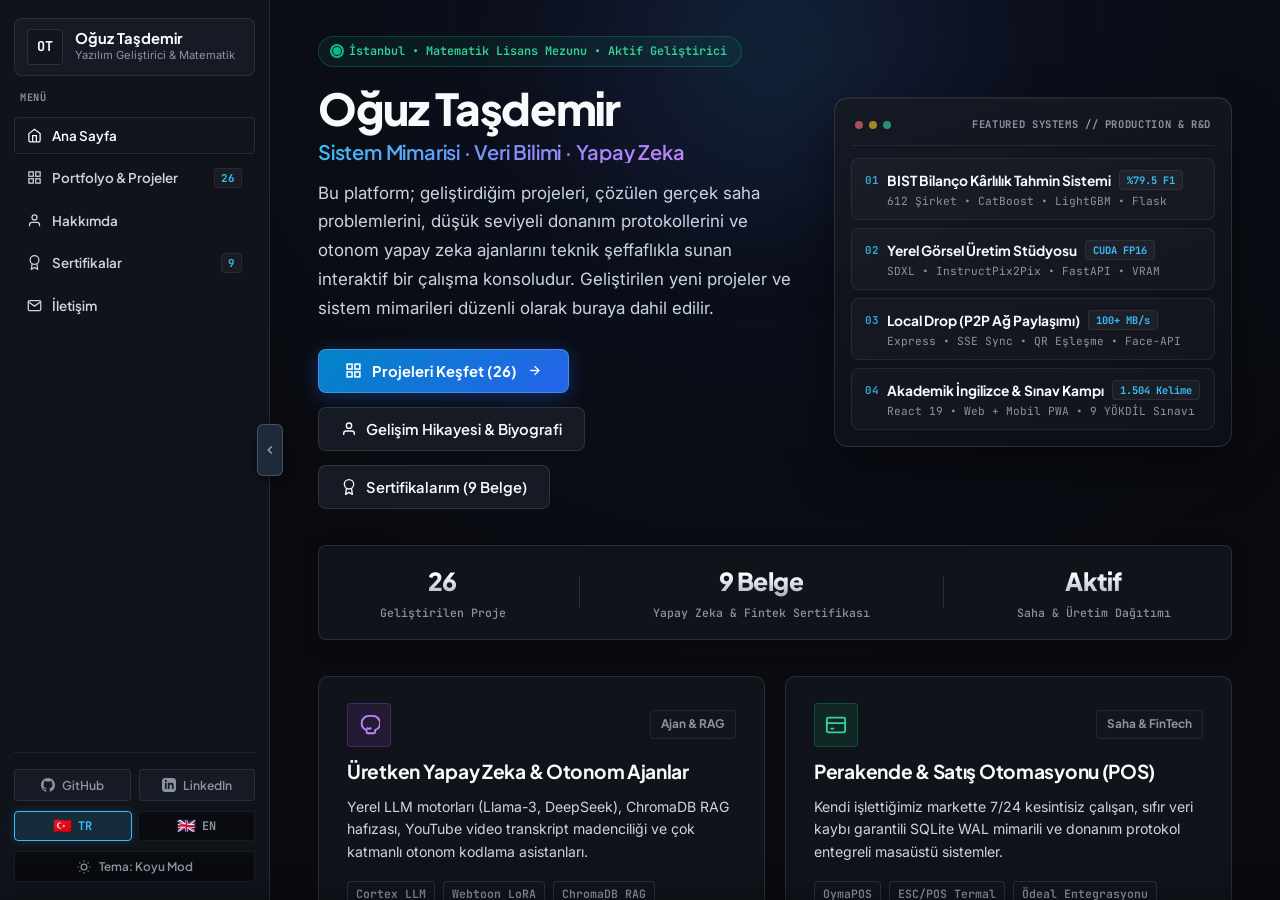
==== commit 3a55c2f3: "feat(redesign): Obsidian studio palette, executive split hero, cursor spotlights & tabbed studio med" ====
--- a/frontend/index.html
+++ b/frontend/index.html
@@ -12,7 +12,7 @@
   <link rel="preconnect" href="https://fonts.gstatic.com" crossorigin>
   <link href="https://fonts.googleapis.com/css2?family=Inter:wght@400;500;600;700&family=JetBrains+Mono:wght@400;500;600&family=Plus+Jakarta+Sans:wght@600;700;800&display=swap" rel="stylesheet">
 
-  <link rel="stylesheet" href="css/style.css?v=4.0">
+  <link rel="stylesheet" href="css/style.css?v=6.0">
 </head>
   <!-- MOBİL MENÜ KARARTMA ARKA PLANI (BACKDROP) -->
   <div class="rail-backdrop" id="railBackdrop"></div>
@@ -119,40 +119,85 @@
 
           <div class="home-modern-stage">
             
-            <!-- 1. Hero Başlık & Rozetler -->
-            <div class="home-modern-hero">
-              <div class="home-live-pulse-badge">
-                <span class="pulse-dot-ring"></span>
-                <span class="pulse-dot-core"></span>
-                <span class="pulse-text" data-i18n="hero_pulse_text">İstanbul &bull; Matematik Lisans Mezunu &bull; Aktif Geliştirici</span>
-              </div>
-
-              <h1 class="home-glamour-title">
-                Oğuz Taşdemir
-                <span class="home-glamour-title-sub" data-i18n="hero_title_sub">Sistem Mimarisi &middot; Veri Bilimi &middot; Yapay Zeka</span>
-              </h1>
-
-              <p class="home-glamour-desc" data-i18n="hero_desc">
-                Bu platform; geliştirdiğim <strong id="heroProjectsCountStrong">projeleri</strong>, çözülen gerçek saha problemlerini, düşük seviyeli donanım protokollerini ve otonom yapay zeka ajanlarını teknik şeffaflıkla sunan interaktif bir çalışma konsoludur. Geliştirilen yeni projeler ve sistem mimarileri düzenli olarak buraya dahil edilir.
-              </p>
-
-              <!-- Hızlı Aksiyon Butonları -->
-              <div class="home-glamour-cta-row">
-                <button class="home-primary-launch-btn" id="homeGoProjectsBtn">
-                  <svg width="18" height="18" viewBox="0 0 24 24" fill="none" stroke="currentColor" stroke-width="2.5"><rect x="3" y="3" width="7" height="7"></rect><rect x="14" y="3" width="7" height="7"></rect><rect x="14" y="14" width="7" height="7"></rect><rect x="3" y="14" width="7" height="7"></rect></svg>
-                  <span id="heroGoProjectsBtnText" data-i18n="hero_btn_projects">Projeleri Keşfet</span>
-                  <svg class="btn-arrow-icon" width="16" height="16" viewBox="0 0 24 24" fill="none" stroke="currentColor" stroke-width="2.5"><line x1="5" y1="12" x2="19" y2="12"></line><polyline points="12 5 19 12 12 19"></polyline></svg>
-                </button>
-
-                <button class="home-secondary-launch-btn" id="homeGoAboutBtn">
-                  <svg width="17" height="17" viewBox="0 0 24 24" fill="none" stroke="currentColor" stroke-width="2"><path d="M20 21v-2a4 4 0 0 0-4-4H8a4 4 0 0 0-4 4v2"></path><circle cx="12" cy="7" r="4"></circle></svg>
-                  <span data-i18n="hero_btn_about">Gelişim Hikayesi & Biyografi</span>
-                </button>
-
-                <button class="home-secondary-launch-btn" id="homeGoCertsHeroBtn">
-                  <svg width="17" height="17" viewBox="0 0 24 24" fill="none" stroke="currentColor" stroke-width="2"><circle cx="12" cy="8" r="7"></circle><polyline points="8.21 13.89 7 23 12 20 17 23 15.79 13.88"></polyline></svg>
-                  <span data-i18n="hero_btn_certs">Sertifikalarım (9 Belge)</span>
-                </button>
+            <!-- 1. Hero Bölünmüş Sahne (Sol: İcra Özeti & CTA | Sağ: Öne Çıkan Sistem Konsolu) -->
+            <div class="home-hero-split">
+              <div class="home-modern-hero">
+                <div class="home-live-pulse-badge">
+                  <span class="pulse-dot-ring"></span>
+                  <span class="pulse-text" data-i18n="hero_pulse_text">İstanbul &bull; Matematik Lisans Mezunu &bull; Aktif Geliştirici</span>
+                </div>
+
+                <h1 class="home-glamour-title">
+                  Oğuz Taşdemir
+                  <span class="home-glamour-title-sub" data-i18n="hero_title_sub">Sistem Mimarisi &middot; Veri Bilimi &middot; Yapay Zeka</span>
+                </h1>
+
+                <p class="home-glamour-desc" data-i18n="hero_desc">
+                  Bu platform; geliştirdiğim <strong id="heroProjectsCountStrong">projeleri</strong>, çözülen gerçek saha problemlerini, düşük seviyeli donanım protokollerini ve otonom yapay zeka ajanlarını teknik şeffaflıkla sunan interaktif bir çalışma konsoludur. Geliştirilen yeni projeler ve sistem mimarileri düzenli olarak buraya dahil edilir.
+                </p>
+
+                <!-- Hızlı Aksiyon Butonları -->
+                <div class="home-glamour-cta-row">
+                  <button class="home-primary-launch-btn" id="homeGoProjectsBtn">
+                    <svg width="17" height="17" viewBox="0 0 24 24" fill="none" stroke="currentColor" stroke-width="2.2"><rect x="3" y="3" width="7" height="7"></rect><rect x="14" y="3" width="7" height="7"></rect><rect x="14" y="14" width="7" height="7"></rect><rect x="3" y="14" width="7" height="7"></rect></svg>
+                    <span id="heroGoProjectsBtnText" data-i18n="hero_btn_projects">Projeleri Keşfet</span>
+                    <svg class="btn-arrow-icon" width="15" height="15" viewBox="0 0 24 24" fill="none" stroke="currentColor" stroke-width="2.2"><line x1="5" y1="12" x2="19" y2="12"></line><polyline points="12 5 19 12 12 19"></polyline></svg>
+                  </button>
+
+                  <button class="home-secondary-launch-btn" id="homeGoAboutBtn">
+                    <svg width="16" height="16" viewBox="0 0 24 24" fill="none" stroke="currentColor" stroke-width="2"><path d="M20 21v-2a4 4 0 0 0-4-4H8a4 4 0 0 0-4 4v2"></path><circle cx="12" cy="7" r="4"></circle></svg>
+                    <span data-i18n="hero_btn_about">Gelişim Hikayesi & Biyografi</span>
+                  </button>
+
+                  <button class="home-secondary-launch-btn" id="homeGoCertsHeroBtn">
+                    <svg width="16" height="16" viewBox="0 0 24 24" fill="none" stroke="currentColor" stroke-width="2"><circle cx="12" cy="8" r="7"></circle><polyline points="8.21 13.89 7 23 12 20 17 23 15.79 13.88"></polyline></svg>
+                    <span data-i18n="hero_btn_certs">Sertifikalarım (9 Belge)</span>
+                  </button>
+                </div>
+              </div>
+
+              <!-- Sağ Taraf: İnteraktif Seçili Sistem Konsolu -->
+              <div class="home-flagship-console" aria-label="Öne Çıkan Sistemler">
+                <div class="flagship-console-header">
+                  <div class="flagship-window-dots" aria-hidden="true">
+                    <span></span><span></span><span></span>
+                  </div>
+                  <span class="flagship-console-title">FEATURED SYSTEMS // PRODUCTION &amp; R&amp;D</span>
+                </div>
+                <div class="flagship-list">
+                  <button type="button" class="flagship-item" data-project-id="bist-bilanco-karlilik-tahmini">
+                    <div class="flagship-item-top">
+                      <span class="flagship-index">01</span>
+                      <span class="flagship-name">BIST Bilanço Kârlılık Tahmin Sistemi</span>
+                      <span class="flagship-badge flagship-badge-emerald">%79.5 F1</span>
+                    </div>
+                    <div class="flagship-item-meta">612 Şirket &bull; CatBoost &bull; LightGBM &bull; Flask</div>
+                  </button>
+                  <button type="button" class="flagship-item" data-project-id="ai-image-studio">
+                    <div class="flagship-item-top">
+                      <span class="flagship-index">02</span>
+                      <span class="flagship-name">Yerel Görsel Üretim Stüdyosu</span>
+                      <span class="flagship-badge flagship-badge-sky">CUDA FP16</span>
+                    </div>
+                    <div class="flagship-item-meta">SDXL &bull; InstructPix2Pix &bull; FastAPI &bull; VRAM</div>
+                  </button>
+                  <button type="button" class="flagship-item" data-project-id="Airdrop-Local">
+                    <div class="flagship-item-top">
+                      <span class="flagship-index">03</span>
+                      <span class="flagship-name">Local Drop (P2P Ağ Paylaşımı)</span>
+                      <span class="flagship-badge flagship-badge-sky">100+ MB/s</span>
+                    </div>
+                    <div class="flagship-item-meta">Express &bull; SSE Sync &bull; QR Eşleşme &bull; Face-API</div>
+                  </button>
+                  <button type="button" class="flagship-item" data-project-id="Akademik-Ingilizce">
+                    <div class="flagship-item-top">
+                      <span class="flagship-index">04</span>
+                      <span class="flagship-name">Akademik İngilizce &amp; Sınav Kampı</span>
+                      <span class="flagship-badge flagship-badge-amber">1.504 Kelime</span>
+                    </div>
+                    <div class="flagship-item-meta">React 19 &bull; Web + Mobil PWA &bull; 9 YÖKDİL Sınavı</div>
+                  </button>
+                </div>
               </div>
             </div>
 
@@ -617,7 +662,7 @@
               <div class="home-horizontal-scroll-track" id="homeCertsTrack">
                 
                 <!-- 1. Öğrenci Kariyeri - FIN-E SUMMIT -->
-                <div class="home-cert-item cert-card" data-cert-img="assets/certificates/ogrenci-kariyeri-fine-summit.jpeg" data-cert-title="FIN-E SUMMIT Katılım Sertifikası — Öğrenci Kariyeri">
+                <div class="home-cert-item cert-card" data-cert-img="assets/certificates/ogrenci-kariyeri-fine-summit.jpeg" data-cert-title="FIN-E SUMMIT Katılım Sertifikası — Öğrenci Kariyeri" data-i18n-cert-title="cert_1_modal_title">
                   <div class="home-cert-thumb">
                     <img src="assets/certificates/ogrenci-kariyeri-fine-summit.jpeg" alt="FIN-E SUMMIT Sertifikası" loading="lazy">
                     <span class="home-cert-zoom-overlay">
@@ -625,14 +670,14 @@
                     </span>
                   </div>
                   <div class="home-cert-details">
-                    <span class="home-cert-badge">BORSA İSTANBUL &bull; PARAM &bull; ANADOLU GRUBU</span>
-                    <h4 class="home-cert-heading">FIN-E SUMMIT Fintek & Yapay Zeka</h4>
-                    <p class="home-cert-info">Finansal teknolojiler, borsa ekosistemi ve dijital dönüşüm zirvesi.</p>
+                    <span class="home-cert-badge" data-i18n="cert_1_issuer_short">BORSA İSTANBUL &bull; PARAM &bull; ANADOLU GRUBU</span>
+                    <h4 class="home-cert-heading" data-i18n="cert_1_title">FIN-E SUMMIT Fintek & Yapay Zeka</h4>
+                    <p class="home-cert-info" data-i18n="cert_1_short_desc">Finansal teknolojiler, borsa ekosistemi ve dijital dönüşüm zirvesi.</p>
                   </div>
                 </div>
 
                 <!-- 2. TRAI - Yapay Zeka Ajanları -->
-                <div class="home-cert-item cert-card" data-cert-img="assets/certificates/trai-yapay-zeka-ajanlari.png" data-cert-title="Güvenli Ölçeklenebilir Yapay Zeka Ajanları — TRAI / AWS">
+                <div class="home-cert-item cert-card" data-cert-img="assets/certificates/trai-yapay-zeka-ajanlari.png" data-cert-title="Güvenli Ölçeklenebilir Yapay Zeka Ajanları — TRAI / AWS" data-i18n-cert-title="cert_2_modal_title">
                   <div class="home-cert-thumb">
                     <img src="assets/certificates/trai-yapay-zeka-ajanlari.png" alt="Yapay Zeka Ajanları" loading="lazy">
                     <span class="home-cert-zoom-overlay">
@@ -640,14 +685,14 @@
                     </span>
                   </div>
                   <div class="home-cert-details">
-                    <span class="home-cert-badge">TRAI &bull; AWS</span>
-                    <h4 class="home-cert-heading">Güvenli Ölçeklenebilir AI Ajanları</h4>
-                    <p class="home-cert-info">Kurumsal yapay zeka ajan mimarileri, güvenlik ve ölçekleme prensipleri.</p>
-                  </div>
-                </div>
-
-                <!-- 2. Coderspace - Veri Bilimi -->
-                <div class="home-cert-item cert-card" data-cert-img="assets/certificates/certificate-additional.png" data-cert-title="Veri Bilimi ve Yapay Zekâ Yaz Okulu — Coderspace">
+                    <span class="home-cert-badge" data-i18n="cert_2_issuer_short">TRAI &bull; AWS</span>
+                    <h4 class="home-cert-heading" data-i18n="cert_2_title">Güvenli Ölçeklenebilir AI Ajanları</h4>
+                    <p class="home-cert-info" data-i18n="cert_2_short_desc">Kurumsal yapay zeka ajan mimarileri, güvenlik ve ölçekleme prensipleri.</p>
+                  </div>
+                </div>
+
+                <!-- 3. Coderspace - Veri Bilimi -->
+                <div class="home-cert-item cert-card" data-cert-img="assets/certificates/certificate-additional.png" data-cert-title="Veri Bilimi ve Yapay Zekâ Yaz Okulu — Coderspace" data-i18n-cert-title="cert_3_modal_title">
                   <div class="home-cert-thumb">
                     <img src="assets/certificates/certificate-additional.png" alt="Veri Bilimi ve Yapay Zekâ" loading="lazy">
                     <span class="home-cert-zoom-overlay">
@@ -655,14 +700,14 @@
                     </span>
                   </div>
                   <div class="home-cert-details">
-                    <span class="home-cert-badge">CODERSPACE &bull; META &bull; GOOGLE</span>
-                    <h4 class="home-cert-heading">Veri Bilimi & Yapay Zekâ Yaz Okulu</h4>
-                    <p class="home-cert-info">48 saatlik kapsamlı veri bilimi, makine öğrenmesi ve sektör uygulamaları.</p>
-                  </div>
-                </div>
-
-                <!-- 3. TRAI - GenAI ile Oyunu Yakala -->
-                <div class="home-cert-item cert-card" data-cert-img="assets/certificates/trai-genai-oyunu-yakala.png" data-cert-title="GenAI ile Oyunu Yakala — TRAI / Google">
+                    <span class="home-cert-badge" data-i18n="cert_3_issuer_short">CODERSPACE &bull; META &bull; GOOGLE</span>
+                    <h4 class="home-cert-heading" data-i18n="cert_3_title">Veri Bilimi & Yapay Zekâ Yaz Okulu</h4>
+                    <p class="home-cert-info" data-i18n="cert_3_short_desc">48 saatlik kapsamlı veri bilimi, makine öğrenmesi ve sektör uygulamaları.</p>
+                  </div>
+                </div>
+
+                <!-- 4. TRAI - GenAI ile Oyunu Yakala -->
+                <div class="home-cert-item cert-card" data-cert-img="assets/certificates/trai-genai-oyunu-yakala.png" data-cert-title="GenAI ile Oyunu Yakala — TRAI / Google" data-i18n-cert-title="cert_4_modal_title">
                   <div class="home-cert-thumb">
                     <img src="assets/certificates/trai-genai-oyunu-yakala.png" alt="GenAI ile Oyunu Yakala" loading="lazy">
                     <span class="home-cert-zoom-overlay">
@@ -670,14 +715,14 @@
                     </span>
                   </div>
                   <div class="home-cert-details">
-                    <span class="home-cert-badge">TRAI &bull; GOOGLE</span>
-                    <h4 class="home-cert-heading">GenAI ile Oyunu Yakala</h4>
-                    <p class="home-cert-info">Google Gemini pazarlama ve üretken yapay zeka modelleri entegrasyonu.</p>
-                  </div>
-                </div>
-
-                <!-- 4. BTK - Anthropic Claude -->
-                <div class="home-cert-item cert-card" data-cert-img="assets/certificates/btk-anthropic-claude.png" data-cert-title="Anthropic Claude — BTK Akademi">
+                    <span class="home-cert-badge" data-i18n="cert_4_issuer_short">TRAI &bull; GOOGLE</span>
+                    <h4 class="home-cert-heading" data-i18n="cert_4_title">GenAI ile Oyunu Yakala</h4>
+                    <p class="home-cert-info" data-i18n="cert_4_short_desc">Google Gemini pazarlama ve üretken yapay zeka modelleri entegrasyonu.</p>
+                  </div>
+                </div>
+
+                <!-- 5. BTK - Anthropic Claude -->
+                <div class="home-cert-item cert-card" data-cert-img="assets/certificates/btk-anthropic-claude.png" data-cert-title="Anthropic Claude — BTK Akademi" data-i18n-cert-title="cert_5_modal_title">
                   <div class="home-cert-thumb">
                     <img src="assets/certificates/btk-anthropic-claude.png" alt="Anthropic Claude" loading="lazy">
                     <span class="home-cert-zoom-overlay">
@@ -685,14 +730,14 @@
                     </span>
                   </div>
                   <div class="home-cert-details">
-                    <span class="home-cert-badge">BTK AKADEMİ</span>
-                    <h4 class="home-cert-heading">Anthropic Claude & LLM Mimarisi</h4>
-                    <p class="home-cert-info">Prompt mühendisliği, model parametreleri ve API entegrasyon prensipleri.</p>
-                  </div>
-                </div>
-
-                <!-- 5. BTK - Üretken Yapay Zeka -->
-                <div class="home-cert-item cert-card" data-cert-img="assets/certificates/btk-uretken-yapay-zeka.png" data-cert-title="Üretken Yapay Zekâya Giriş — BTK Akademi">
+                    <span class="home-cert-badge" data-i18n="cert_5_issuer_short">BTK AKADEMİ</span>
+                    <h4 class="home-cert-heading" data-i18n="cert_5_title">Anthropic Claude & LLM Mimarisi</h4>
+                    <p class="home-cert-info" data-i18n="cert_5_short_desc">Prompt mühendisliği, model parametreleri ve API entegrasyon prensipleri.</p>
+                  </div>
+                </div>
+
+                <!-- 6. BTK - Üretken Yapay Zeka -->
+                <div class="home-cert-item cert-card" data-cert-img="assets/certificates/btk-uretken-yapay-zeka.png" data-cert-title="Üretken Yapay Zekâya Giriş — BTK Akademi" data-i18n-cert-title="cert_6_modal_title">
                   <div class="home-cert-thumb">
                     <img src="assets/certificates/btk-uretken-yapay-zeka.png" alt="Üretken Yapay Zekâ" loading="lazy">
                     <span class="home-cert-zoom-overlay">
@@ -700,14 +745,14 @@
                     </span>
                   </div>
                   <div class="home-cert-details">
-                    <span class="home-cert-badge">BTK AKADEMİ</span>
-                    <h4 class="home-cert-heading">Üretken Yapay Zekâya Giriş</h4>
-                    <p class="home-cert-info">Difüzyon modelleri, GAN mimarileri ve transformatör tabanlı üretkenlik.</p>
-                  </div>
-                </div>
-
-                <!-- 6. BTK - Veri Okuryazarlığı -->
-                <div class="home-cert-item cert-card" data-cert-img="assets/certificates/btk-veri-okuryazarligi.png" data-cert-title="Veri Okuryazarlığı — BTK Akademi">
+                    <span class="home-cert-badge" data-i18n="cert_6_issuer_short">BTK AKADEMİ</span>
+                    <h4 class="home-cert-heading" data-i18n="cert_6_title">Üretken Yapay Zekâya Giriş</h4>
+                    <p class="home-cert-info" data-i18n="cert_6_short_desc">Difüzyon modelleri, GAN mimarileri ve transformatör tabanlı üretkenlik.</p>
+                  </div>
+                </div>
+
+                <!-- 7. BTK - Veri Okuryazarlığı -->
+                <div class="home-cert-item cert-card" data-cert-img="assets/certificates/btk-veri-okuryazarligi.png" data-cert-title="Veri Okuryazarlığı — BTK Akademi" data-i18n-cert-title="cert_7_modal_title">
                   <div class="home-cert-thumb">
                     <img src="assets/certificates/btk-veri-okuryazarligi.png" alt="Veri Okuryazarlığı" loading="lazy">
                     <span class="home-cert-zoom-overlay">
@@ -715,14 +760,14 @@
                     </span>
                   </div>
                   <div class="home-cert-details">
-                    <span class="home-cert-badge">BTK AKADEMİ</span>
-                    <h4 class="home-cert-heading">Veri Okuryazarlığı & Madenciliği</h4>
-                    <p class="home-cert-info">Veri analitiği temelleri, analitik düşünme ve manipülasyon teknikleri.</p>
-                  </div>
-                </div>
-
-                <!-- 7. İnovatim -->
-                <div class="home-cert-item cert-card" data-cert-img="assets/certificates/inovatim-sertifika.jpg" data-cert-title="Liselerde Yapay Zeka ve İnovasyon — İnovatim / TİM">
+                    <span class="home-cert-badge" data-i18n="cert_7_issuer_short">BTK AKADEMİ</span>
+                    <h4 class="home-cert-heading" data-i18n="cert_7_title">Veri Okuryazarlığı & Madenciliği</h4>
+                    <p class="home-cert-info" data-i18n="cert_7_short_desc">Veri analitiği temelleri, analitik düşünme ve manipülasyon teknikleri.</p>
+                  </div>
+                </div>
+
+                <!-- 8. İnovatim -->
+                <div class="home-cert-item cert-card" data-cert-img="assets/certificates/inovatim-sertifika.jpg" data-cert-title="Liselerde Yapay Zeka ve İnovasyon — İnovatim / TİM" data-i18n-cert-title="cert_8_modal_title">
                   <div class="home-cert-thumb">
                     <img src="assets/certificates/inovatim-sertifika.jpg" alt="İnovatim Yapay Zeka" loading="lazy">
                     <span class="home-cert-zoom-overlay">
@@ -730,14 +775,14 @@
                     </span>
                   </div>
                   <div class="home-cert-details">
-                    <span class="home-cert-badge">TİM &bull; İNOVATİM</span>
-                    <h4 class="home-cert-heading">Robotik Kodlama & İnovasyon</h4>
-                    <p class="home-cert-info">Lise döneminde Arduino, robotik ve erken dönem inovasyon sertifikası.</p>
-                  </div>
-                </div>
-
-                <!-- 8. Medeniyet Python -->
-                <div class="home-cert-item cert-card" data-cert-img="assets/certificates/medeniyet-bil101.png" data-cert-title="Python 101 Başarı Belgesi — İstanbul Medeniyet Üniversitesi">
+                    <span class="home-cert-badge" data-i18n="cert_8_issuer_short">TİM &bull; İNOVATİM</span>
+                    <h4 class="home-cert-heading" data-i18n="cert_8_title">Robotik Kodlama & İnovasyon</h4>
+                    <p class="home-cert-info" data-i18n="cert_8_short_desc">Lise döneminde Arduino, robotik ve erken dönem inovasyon sertifikası.</p>
+                  </div>
+                </div>
+
+                <!-- 9. Medeniyet Python -->
+                <div class="home-cert-item cert-card" data-cert-img="assets/certificates/medeniyet-bil101.png" data-cert-title="Python 101 Başarı Belgesi — İstanbul Medeniyet Üniversitesi" data-i18n-cert-title="cert_9_modal_title">
                   <div class="home-cert-thumb">
                     <img src="assets/certificates/medeniyet-bil101.png" alt="Python 101" loading="lazy">
                     <span class="home-cert-zoom-overlay">
@@ -745,9 +790,9 @@
                     </span>
                   </div>
                   <div class="home-cert-details">
-                    <span class="home-cert-badge">İSTANBUL MEDENİYET ÜNİV.</span>
-                    <h4 class="home-cert-heading">Python 101 Programlama</h4>
-                    <p class="home-cert-info">Üniversite bünyesinde temel veri yapıları, algoritmalar ve nesne yönelimli programlama.</p>
+                    <span class="home-cert-badge" data-i18n="cert_9_issuer_short">İSTANBUL MEDENİYET ÜNİV.</span>
+                    <h4 class="home-cert-heading" data-i18n="cert_9_title">Python 101 Programlama</h4>
+                    <p class="home-cert-info" data-i18n="cert_9_short_desc">Üniversite bünyesinde temel veri yapıları, algoritmalar ve nesne yönelimli programlama.</p>
                   </div>
                 </div>
 
@@ -1023,119 +1068,119 @@
             <div class="certs-grid">
               
               <!-- 1. Öğrenci Kariyeri - FIN-E SUMMIT -->
-              <div class="cert-card" data-cert-img="assets/certificates/ogrenci-kariyeri-fine-summit.jpeg" data-cert-title="FIN-E SUMMIT Katılım Sertifikası — Öğrenci Kariyeri">
+              <div class="cert-card" data-cert-img="assets/certificates/ogrenci-kariyeri-fine-summit.jpeg" data-cert-title="FIN-E SUMMIT Katılım Sertifikası — Öğrenci Kariyeri" data-i18n-cert-title="cert_1_modal_title">
                 <div class="cert-preview-wrap">
                   <img src="assets/certificates/ogrenci-kariyeri-fine-summit.jpeg" alt="FIN-E SUMMIT Katılım Sertifikası" loading="lazy">
-                  <span class="cert-zoom-hint">Büyütmek için tıkla</span>
+                  <span class="cert-zoom-hint" data-i18n="certs_zoom_hint">Büyütmek için tıkla</span>
                 </div>
                 <div class="cert-content">
-                  <span class="cert-issuer">ÖĞRENCİ KARİYERİ &bull; BORSA İSTANBUL &bull; PARAM &bull; ANADOLU GRUBU</span>
-                  <h4 class="cert-title">FIN-E SUMMIT Finans & Teknoloji Zirvesi</h4>
-                  <p class="cert-desc">3 Şubat 2026. Finansal teknolojiler, borsa ekosistemi, dijital varlıklar ve yeni nesil finansal dönüşüm oturumları katılım belgesi.</p>
+                  <span class="cert-issuer" data-i18n="cert_1_issuer">ÖĞRENCİ KARİYERİ &bull; BORSA İSTANBUL &bull; PARAM &bull; ANADOLU GRUBU</span>
+                  <h4 class="cert-title" data-i18n="cert_1_full_title">FIN-E SUMMIT Finans & Teknoloji Zirvesi</h4>
+                  <p class="cert-desc" data-i18n="cert_1_desc">3 Şubat 2026. Finansal teknolojiler, borsa ekosistemi, dijital varlıklar ve yeni nesil finansal dönüşüm oturumları katılım belgesi.</p>
                 </div>
               </div>
 
               <!-- 2. TRAI - Yapay Zeka Ajanları -->
-              <div class="cert-card" data-cert-img="assets/certificates/trai-yapay-zeka-ajanlari.png" data-cert-title="Güvenli Ölçeklenebilir Yapay Zeka Ajanları — TRAI / AWS">
+              <div class="cert-card" data-cert-img="assets/certificates/trai-yapay-zeka-ajanlari.png" data-cert-title="Güvenli Ölçeklenebilir Yapay Zeka Ajanları — TRAI / AWS" data-i18n-cert-title="cert_2_modal_title">
                 <div class="cert-preview-wrap">
                   <img src="assets/certificates/trai-yapay-zeka-ajanlari.png" alt="Güvenli Ölçeklenebilir Yapay Zeka Ajanları" loading="lazy">
-                  <span class="cert-zoom-hint">Büyütmek için tıkla</span>
+                  <span class="cert-zoom-hint" data-i18n="certs_zoom_hint">Büyütmek için tıkla</span>
                 </div>
                 <div class="cert-content">
-                  <span class="cert-issuer">TÜRKİYE YAPAY ZEKA İNİSİYATİFİ (TRAI) &bull; AWS</span>
-                  <h4 class="cert-title">Güvenli Ölçeklenebilir Yapay Zeka Ajanları</h4>
-                  <p class="cert-desc">Eğitmen: Görkem Yöntem (Solutions Architect, AWS). Kurumsal AI agent mimarileri, güvenlik ve ölçekleme prensipleri.</p>
-                </div>
-              </div>
-
-              <!-- 2. Coderspace - Veri Bilimi ve Yapay Zeka -->
-              <div class="cert-card" data-cert-img="assets/certificates/certificate-additional.png" data-cert-title="Veri Bilimi ve Yapay Zekâ Yaz Okulu — Coderspace">
+                  <span class="cert-issuer" data-i18n="cert_2_issuer">TÜRKİYE YAPAY ZEKA İNİSİYATİFİ (TRAI) &bull; AWS</span>
+                  <h4 class="cert-title" data-i18n="cert_2_full_title">Güvenli Ölçeklenebilir Yapay Zeka Ajanları</h4>
+                  <p class="cert-desc" data-i18n="cert_2_desc">Eğitmen: Görkem Yöntem (Solutions Architect, AWS). Kurumsal AI agent mimarileri, güvenlik ve ölçekleme prensipleri.</p>
+                </div>
+              </div>
+
+              <!-- 3. Coderspace - Veri Bilimi ve Yapay Zeka -->
+              <div class="cert-card" data-cert-img="assets/certificates/certificate-additional.png" data-cert-title="Veri Bilimi ve Yapay Zekâ Yaz Okulu — Coderspace" data-i18n-cert-title="cert_3_modal_title">
                 <div class="cert-preview-wrap">
                   <img src="assets/certificates/certificate-additional.png" alt="Veri Bilimi ve Yapay Zekâ Yaz Okulu" loading="lazy">
-                  <span class="cert-zoom-hint">Büyütmek için tıkla</span>
+                  <span class="cert-zoom-hint" data-i18n="certs_zoom_hint">Büyütmek için tıkla</span>
                 </div>
                 <div class="cert-content">
-                  <span class="cert-issuer">CODERSPACE &bull; TRAI &bull; META &bull; GOOGLE</span>
-                  <h4 class="cert-title">Veri Bilimi ve Yapay Zekâ Yaz Okulu</h4>
-                  <p class="cert-desc">4 hafta / 48 saatlik kapsamlı veri bilimi, makine öğrenmesi ve sektör uygulamaları eğitimi.</p>
-                </div>
-              </div>
-
-              <!-- 3. TRAI - GenAI ile Oyunu Yakala -->
-              <div class="cert-card" data-cert-img="assets/certificates/trai-genai-oyunu-yakala.png" data-cert-title="GenAI ile Oyunu Yakala — TRAI / Google">
+                  <span class="cert-issuer" data-i18n="cert_3_issuer">CODERSPACE &bull; TRAI &bull; META &bull; GOOGLE</span>
+                  <h4 class="cert-title" data-i18n="cert_3_full_title">Veri Bilimi ve Yapay Zekâ Yaz Okulu</h4>
+                  <p class="cert-desc" data-i18n="cert_3_desc">4 hafta / 48 saatlik kapsamlı veri bilimi, makine öğrenmesi ve sektör uygulamaları eğitimi.</p>
+                </div>
+              </div>
+
+              <!-- 4. TRAI - GenAI ile Oyunu Yakala -->
+              <div class="cert-card" data-cert-img="assets/certificates/trai-genai-oyunu-yakala.png" data-cert-title="GenAI ile Oyunu Yakala — TRAI / Google" data-i18n-cert-title="cert_4_modal_title">
                 <div class="cert-preview-wrap">
                   <img src="assets/certificates/trai-genai-oyunu-yakala.png" alt="GenAI ile Oyunu Yakala" loading="lazy">
-                  <span class="cert-zoom-hint">Büyütmek için tıkla</span>
+                  <span class="cert-zoom-hint" data-i18n="certs_zoom_hint">Büyütmek için tıkla</span>
                 </div>
                 <div class="cert-content">
-                  <span class="cert-issuer">TÜRKİYE YAPAY ZEKA İNİSİYATİFİ (TRAI) &bull; GOOGLE</span>
-                  <h4 class="cert-title">GenAI ile Oyunu Yakala</h4>
-                  <p class="cert-desc">Eğitmen: Can Franko (Google Ads & Gemini Marketing Manager). Üretken yapay zeka modelleri ve kullanım alanları.</p>
-                </div>
-              </div>
-
-              <!-- 4. BTK - Anthropic Claude -->
-              <div class="cert-card" data-cert-img="assets/certificates/btk-anthropic-claude.png" data-cert-title="Anthropic Claude — BTK Akademi">
+                  <span class="cert-issuer" data-i18n="cert_4_issuer">TÜRKİYE YAPAY ZEKA İNİSİYATİFİ (TRAI) &bull; GOOGLE</span>
+                  <h4 class="cert-title" data-i18n="cert_4_full_title">GenAI ile Oyunu Yakala</h4>
+                  <p class="cert-desc" data-i18n="cert_4_desc">Eğitmen: Can Franko (Google Ads & Gemini Marketing Manager). Üretken yapay zeka modelleri ve kullanım alanları.</p>
+                </div>
+              </div>
+
+              <!-- 5. BTK - Anthropic Claude -->
+              <div class="cert-card" data-cert-img="assets/certificates/btk-anthropic-claude.png" data-cert-title="Anthropic Claude — BTK Akademi" data-i18n-cert-title="cert_5_modal_title">
                 <div class="cert-preview-wrap">
                   <img src="assets/certificates/btk-anthropic-claude.png" alt="Anthropic Claude Sertifikası" loading="lazy">
-                  <span class="cert-zoom-hint">Büyütmek için tıkla</span>
+                  <span class="cert-zoom-hint" data-i18n="certs_zoom_hint">Büyütmek için tıkla</span>
                 </div>
                 <div class="cert-content">
-                  <span class="cert-issuer">BTK AKADEMİ &bull; RESMİ SERTİFİKA</span>
-                  <h4 class="cert-title">Anthropic Claude</h4>
-                  <p class="cert-desc">Sertifika No: BozfxnegJv. Claude model mimarisi, prompt optimizasyonu ve büyük dil modeli entegrasyonu.</p>
-                </div>
-              </div>
-
-              <!-- 5. BTK - Üretken Yapay Zekaya Giriş -->
-              <div class="cert-card" data-cert-img="assets/certificates/btk-uretken-yapay-zeka.png" data-cert-title="Üretken Yapay Zekâya Giriş — BTK Akademi">
+                  <span class="cert-issuer" data-i18n="cert_5_issuer">BTK AKADEMİ &bull; RESMİ SERTİFİKA</span>
+                  <h4 class="cert-title" data-i18n="cert_5_full_title">Anthropic Claude</h4>
+                  <p class="cert-desc" data-i18n="cert_5_desc">Sertifika No: BozfxnegJv. Claude model mimarisi, prompt optimizasyonu ve büyük dil modeli entegrasyonu.</p>
+                </div>
+              </div>
+
+              <!-- 6. BTK - Üretken Yapay Zekaya Giriş -->
+              <div class="cert-card" data-cert-img="assets/certificates/btk-uretken-yapay-zeka.png" data-cert-title="Üretken Yapay Zekâya Giriş — BTK Akademi" data-i18n-cert-title="cert_6_modal_title">
                 <div class="cert-preview-wrap">
                   <img src="assets/certificates/btk-uretken-yapay-zeka.png" alt="Üretken Yapay Zekâya Giriş" loading="lazy">
-                  <span class="cert-zoom-hint">Büyütmek için tıkla</span>
+                  <span class="cert-zoom-hint" data-i18n="certs_zoom_hint">Büyütmek için tıkla</span>
                 </div>
                 <div class="cert-content">
-                  <span class="cert-issuer">BTK AKADEMİ &bull; RESMİ SERTİFİKA</span>
-                  <h4 class="cert-title">Üretken Yapay Zekâya Giriş</h4>
-                  <p class="cert-desc">Sertifika No: PVghM8kNKr. Üretken derin öğrenme, difüzyon ve transformatör modelleri.</p>
-                </div>
-              </div>
-
-              <!-- 6. BTK - Veri Okuryazarlığı -->
-              <div class="cert-card" data-cert-img="assets/certificates/btk-veri-okuryazarligi.png" data-cert-title="Veri Okuryazarlığı — BTK Akademi">
+                  <span class="cert-issuer" data-i18n="cert_6_issuer">BTK AKADEMİ &bull; RESMİ SERTİFİKA</span>
+                  <h4 class="cert-title" data-i18n="cert_6_full_title">Üretken Yapay Zekâya Giriş</h4>
+                  <p class="cert-desc" data-i18n="cert_6_desc">Sertifika No: PVghM8kNKr. Üretken derin öğrenme, difüzyon ve transformatör modelleri.</p>
+                </div>
+              </div>
+
+              <!-- 7. BTK - Veri Okuryazarlığı -->
+              <div class="cert-card" data-cert-img="assets/certificates/btk-veri-okuryazarligi.png" data-cert-title="Veri Okuryazarlığı — BTK Akademi" data-i18n-cert-title="cert_7_modal_title">
                 <div class="cert-preview-wrap">
                   <img src="assets/certificates/btk-veri-okuryazarligi.png" alt="Veri Okuryazarlığı" loading="lazy">
-                  <span class="cert-zoom-hint">Büyütmek için tıkla</span>
+                  <span class="cert-zoom-hint" data-i18n="certs_zoom_hint">Büyütmek için tıkla</span>
                 </div>
                 <div class="cert-content">
-                  <span class="cert-issuer">BTK AKADEMİ &bull; RESMİ SERTİFİKA</span>
-                  <h4 class="cert-title">Veri Okuryazarlığı</h4>
-                  <p class="cert-desc">Sertifika No: VlzzCga88bv. Veri madenciliği temelleri, analitik düşünme ve veri manipülasyonu.</p>
-                </div>
-              </div>
-
-              <!-- 7. İnovatim -->
-              <div class="cert-card" data-cert-img="assets/certificates/inovatim-sertifika.jpg" data-cert-title="Liselerde Yapay Zeka ve İnovasyon — İnovatim / TİM">
+                  <span class="cert-issuer" data-i18n="cert_7_issuer">BTK AKADEMİ &bull; RESMİ SERTİFİKA</span>
+                  <h4 class="cert-title" data-i18n="cert_7_full_title">Veri Okuryazarlığı</h4>
+                  <p class="cert-desc" data-i18n="cert_7_desc">Sertifika No: VlzzCga88bv. Veri madenciliği temelleri, analitik düşünme ve veri manipülasyonu.</p>
+                </div>
+              </div>
+
+              <!-- 8. İnovatim -->
+              <div class="cert-card" data-cert-img="assets/certificates/inovatim-sertifika.jpg" data-cert-title="Liselerde Yapay Zeka ve İnovasyon — İnovatim / TİM" data-i18n-cert-title="cert_8_modal_title">
                 <div class="cert-preview-wrap">
                   <img src="assets/certificates/inovatim-sertifika.jpg" alt="İnovatim Yapay Zeka ve İnovasyon" loading="lazy">
-                  <span class="cert-zoom-hint">Büyütmek için tıkla</span>
+                  <span class="cert-zoom-hint" data-i18n="certs_zoom_hint">Büyütmek için tıkla</span>
                 </div>
                 <div class="cert-content">
-                  <span class="cert-issuer">TÜRKİYE İHRACATÇILAR MECLİSİ (TİM) &bull; İNOVATİM</span>
-                  <h4 class="cert-title">Robotik Kodlama, Yapay Zeka ve İnovasyon</h4>
-                  <p class="cert-desc">Lise 3. sınıfta Arduino, robotik kodlama ve erken dönem teknoloji inovasyonu üzerine aldığım katılım belgesi.</p>
-                </div>
-              </div>
-
-              <!-- 8. Medeniyet BIL101 -->
-              <div class="cert-card" data-cert-img="assets/certificates/medeniyet-bil101.png" data-cert-title="Python 101 Başarı Belgesi — İstanbul Medeniyet Üniversitesi">
+                  <span class="cert-issuer" data-i18n="cert_8_issuer">TÜRKİYE İHRACATÇILAR MECLİSİ (TİM) &bull; İNOVATİM</span>
+                  <h4 class="cert-title" data-i18n="cert_8_full_title">Robotik Kodlama, Yapay Zeka ve İnovasyon</h4>
+                  <p class="cert-desc" data-i18n="cert_8_desc">Lise 3. sınıfta Arduino, robotik kodlama ve erken dönem teknoloji inovasyonu üzerine aldığım katılım belgesi.</p>
+                </div>
+              </div>
+
+              <!-- 9. Medeniyet BIL101 -->
+              <div class="cert-card" data-cert-img="assets/certificates/medeniyet-bil101.png" data-cert-title="Python 101 Başarı Belgesi — İstanbul Medeniyet Üniversitesi" data-i18n-cert-title="cert_9_modal_title">
                 <div class="cert-preview-wrap">
                   <img src="assets/certificates/medeniyet-bil101.png" alt="Python 101 Başarı Belgesi" loading="lazy">
-                  <span class="cert-zoom-hint">Büyütmek için tıkla</span>
+                  <span class="cert-zoom-hint" data-i18n="certs_zoom_hint">Büyütmek için tıkla</span>
                 </div>
                 <div class="cert-content">
-                  <span class="cert-issuer">İST. MEDENİYET ÜNİVERSİTESİ &bull; GDSC</span>
-                  <h4 class="cert-title">Python 101 Başarı Belgesi</h4>
-                  <p class="cert-desc">Python Medeniyeti & GDSC bünyesinde algoritma geliştirme ve teknik proje uygulamaları başarı belgesi.</p>
+                  <span class="cert-issuer" data-i18n="cert_9_issuer">İST. MEDENİYET ÜNİVERSİTESİ &bull; GDSC</span>
+                  <h4 class="cert-title" data-i18n="cert_9_full_title">Python 101 Başarı Belgesi</h4>
+                  <p class="cert-desc" data-i18n="cert_9_desc">Python Medeniyeti & GDSC bünyesinde algoritma geliştirme ve teknik proje uygulamaları başarı belgesi.</p>
                 </div>
               </div>
 
@@ -1228,7 +1273,7 @@
   <div class="cert-modal-backdrop" id="certModal" style="display: none;">
     <div class="cert-modal-container">
       <div class="cert-modal-header">
-        <span class="cert-modal-title" id="certModalTitle">Sertifika Önizleme</span>
+        <span class="cert-modal-title" id="certModalTitle" data-i18n="cert_modal_default_title">Sertifika Önizleme</span>
         <button class="cert-modal-close" id="certModalCloseBtn" aria-label="Kapat">&times;</button>
       </div>
       <div class="cert-modal-body">
@@ -1320,12 +1365,12 @@
   </div>
 
   <!-- Scriptler -->
-  <script src="js/projects-data.js?v=4.0"></script>
-  <script src="js/projects-en.js?v=4.0"></script>
-  <script src="js/zip-builder.js?v=4.0"></script>
-  <script src="js/i18n.js?v=4.0"></script>
-  <script src="js/api.js?v=4.0"></script>
-  <script src="js/ui.js?v=4.0"></script>
-  <script src="js/app.js?v=4.0"></script>
+  <script src="js/projects-data.js?v=6.0"></script>
+  <script src="js/projects-en.js?v=6.0"></script>
+  <script src="js/zip-builder.js?v=6.0"></script>
+  <script src="js/i18n.js?v=6.0"></script>
+  <script src="js/api.js?v=6.0"></script>
+  <script src="js/ui.js?v=6.0"></script>
+  <script src="js/app.js?v=6.0"></script>
 </body>
 </html>
--- a/frontend/css/style.css
+++ b/frontend/css/style.css
@@ -3,12 +3,12 @@
    Modüler CSS Mimarisi (Her modül < 1000 satır)
    ========================================================================== */
 
-@import url('base.css?v=4.1');
-@import url('projects.css?v=4.1');
-@import url('project-detail.css?v=4.1');
-@import url('project-pipeline.css?v=4.1');
-@import url('home.css?v=4.1');
-@import url('about-certs.css?v=4.1');
-@import url('contact-feedback.css?v=4.1');
-@import url('tabs-terminal.css?v=4.1');
-@import url('mobile.css?v=4.1');
+@import url('base.css?v=6.0');
+@import url('projects.css?v=6.0');
+@import url('project-detail.css?v=6.0');
+@import url('project-pipeline.css?v=6.0');
+@import url('home.css?v=6.0');
+@import url('about-certs.css?v=6.0');
+@import url('contact-feedback.css?v=6.0');
+@import url('tabs-terminal.css?v=6.0');
+@import url('mobile.css?v=6.0');
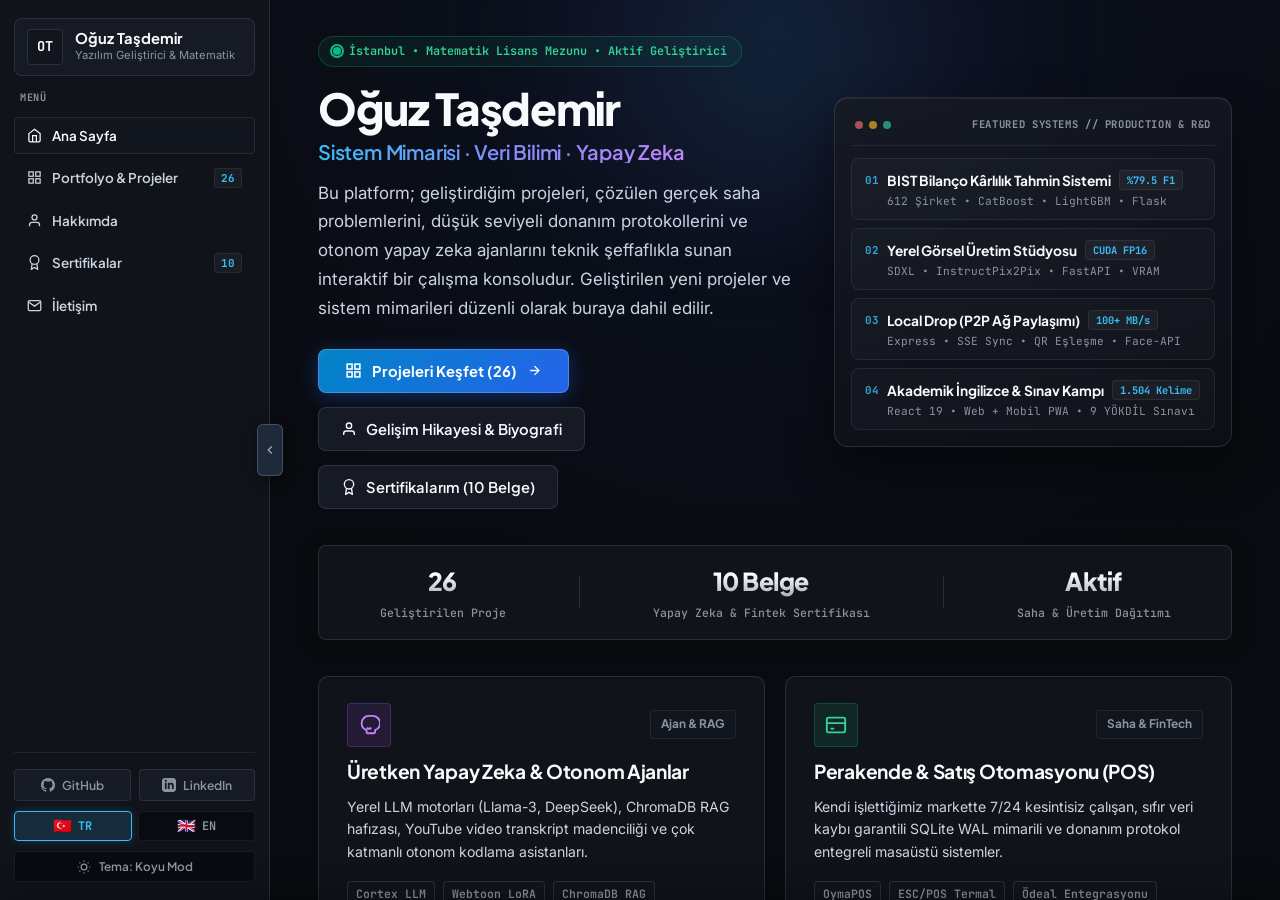
==== commit ebde9dae: "feat(certs): add 10th Udemy Python & AI certificate, fix BTK PNG, enrich TR/EN descriptions & verifi" ====
--- a/frontend/index.html
+++ b/frontend/index.html
@@ -12,7 +12,7 @@
   <link rel="preconnect" href="https://fonts.gstatic.com" crossorigin>
   <link href="https://fonts.googleapis.com/css2?family=Inter:wght@400;500;600;700&family=JetBrains+Mono:wght@400;500;600&family=Plus+Jakarta+Sans:wght@600;700;800&display=swap" rel="stylesheet">
 
-  <link rel="stylesheet" href="css/style.css?v=6.0">
+  <link rel="stylesheet" href="css/style.css?v=6.1">
 </head>
   <!-- MOBİL MENÜ KARARTMA ARKA PLANI (BACKDROP) -->
   <div class="rail-backdrop" id="railBackdrop"></div>
@@ -56,7 +56,7 @@
         <button class="rail-menu-btn" data-panel="certificates" role="tab" id="tabBtnCertificates">
           <svg width="15" height="15" viewBox="0 0 24 24" fill="none" stroke="currentColor" stroke-width="2"><circle cx="12" cy="8" r="7"></circle><polyline points="8.21 13.89 7 23 12 20 17 23 15.79 13.88"></polyline></svg>
           <span class="menu-btn-text" data-i18n="tab_certificates">Sertifikalar</span>
-          <span class="menu-btn-badge">9</span>
+          <span class="menu-btn-badge">10</span>
         </button>
 
         <button class="rail-menu-btn" data-panel="contact" role="tab" id="tabBtnContact">
@@ -151,7 +151,7 @@
 
                   <button class="home-secondary-launch-btn" id="homeGoCertsHeroBtn">
                     <svg width="16" height="16" viewBox="0 0 24 24" fill="none" stroke="currentColor" stroke-width="2"><circle cx="12" cy="8" r="7"></circle><polyline points="8.21 13.89 7 23 12 20 17 23 15.79 13.88"></polyline></svg>
-                    <span data-i18n="hero_btn_certs">Sertifikalarım (9 Belge)</span>
+                    <span data-i18n="hero_btn_certs">Sertifikalarım (10 Belge)</span>
                   </button>
                 </div>
               </div>
@@ -209,7 +209,7 @@
               </div>
               <div class="telemetry-separator"></div>
               <div class="telemetry-cell">
-                <span class="telemetry-val" data-i18n="telemetry_certs_val">9 Belge</span>
+                <span class="telemetry-val" data-i18n="telemetry_certs_val">10 Belge</span>
                 <span class="telemetry-lbl" data-i18n="telemetry_certs_lbl">Yapay Zeka & Fintek Sertifikası</span>
               </div>
               <div class="telemetry-separator"></div>
@@ -640,7 +640,7 @@
                 <div>
                   <div class="home-section-tag" data-i18n="home_certs_tag">📜 Doğrulanmış Yetkinlikler</div>
                   <h2 class="home-certs-title" data-i18n="home_certs_title">Akredite Sertifikalar & Başarı Belgeleri</h2>
-                  <p class="home-certs-subtitle" data-i18n="home_certs_subtitle">Yapay zeka ajanları, LLM mimarileri, veri bilimi ve kurumsal bulut alanlarında tamamladığım resmi belgeler. Sağa-sola kaydırarak inceleyebilirsiniz.</p>
+                  <p class="home-certs-subtitle" data-i18n="home_certs_subtitle">Üretken yapay zeka ajanları, büyük dil modelleri (Anthropic Claude, Gemini), veri bilimi (48 saatlik yaz okulu), makine öğrenmesi ve finansal teknolojiler alanlarında tamamladığım 10 akredite belge. Sağa-sola kaydırarak veya kartlara tıklayarak inceleyebilirsiniz.</p>
                 </div>
                 <div class="home-slider-actions-group">
                   <div class="home-slider-nav-arrows">
@@ -652,17 +652,17 @@
                     </button>
                   </div>
                   <button class="home-view-all-certs-btn" id="homeGoCertsBtn">
-                    <span data-i18n="btn_view_all_certs">Tümünü Gör (9 Belge)</span>
+                    <span data-i18n="btn_view_all_certs">Tümünü Gör (10 Belge)</span>
                     <svg width="14" height="14" viewBox="0 0 24 24" fill="none" stroke="currentColor" stroke-width="2.5"><line x1="5" y1="12" x2="19" y2="12"></line><polyline points="12 5 19 12 12 19"></polyline></svg>
                   </button>
                 </div>
               </div>
 
-              <!-- Sertifika Önizleme Kartları (Yatay Akıcı Kaydırma Bandı - 9 Belge) -->
+              <!-- Sertifika Önizleme Kartları (Yatay Akıcı Kaydırma Bandı - 10 Belge) -->
               <div class="home-horizontal-scroll-track" id="homeCertsTrack">
                 
                 <!-- 1. Öğrenci Kariyeri - FIN-E SUMMIT -->
-                <div class="home-cert-item cert-card" data-cert-img="assets/certificates/ogrenci-kariyeri-fine-summit.jpeg" data-cert-title="FIN-E SUMMIT Katılım Sertifikası — Öğrenci Kariyeri" data-i18n-cert-title="cert_1_modal_title">
+                <div class="home-cert-item cert-card" data-cert-img="assets/certificates/ogrenci-kariyeri-fine-summit.jpeg" data-cert-title="FIN-E SUMMIT Katılım Sertifikası — Öğrenci Kariyeri (03.02.2026)" data-i18n-cert-title="cert_1_modal_title">
                   <div class="home-cert-thumb">
                     <img src="assets/certificates/ogrenci-kariyeri-fine-summit.jpeg" alt="FIN-E SUMMIT Sertifikası" loading="lazy">
                     <span class="home-cert-zoom-overlay">
@@ -670,14 +670,14 @@
                     </span>
                   </div>
                   <div class="home-cert-details">
-                    <span class="home-cert-badge" data-i18n="cert_1_issuer_short">BORSA İSTANBUL &bull; PARAM &bull; ANADOLU GRUBU</span>
-                    <h4 class="home-cert-heading" data-i18n="cert_1_title">FIN-E SUMMIT Fintek & Yapay Zeka</h4>
-                    <p class="home-cert-info" data-i18n="cert_1_short_desc">Finansal teknolojiler, borsa ekosistemi ve dijital dönüşüm zirvesi.</p>
+                    <span class="home-cert-badge" data-i18n="cert_1_issuer_short">ÖĞRENCİ KARİYERİ &bull; BORSA İSTANBUL &bull; PARAM</span>
+                    <h4 class="home-cert-heading" data-i18n="cert_1_title">FIN-E SUMMIT Finans &amp; Teknoloji Zirvesi</h4>
+                    <p class="home-cert-info" data-i18n="cert_1_short_desc">3 Şubat 2026 • Borsa İstanbul, Param ve iCredible paydaşlığında algoritmik finans, ödeme sistemleri ve bankacılıkta AI dönüşümü.</p>
                   </div>
                 </div>
 
                 <!-- 2. TRAI - Yapay Zeka Ajanları -->
-                <div class="home-cert-item cert-card" data-cert-img="assets/certificates/trai-yapay-zeka-ajanlari.png" data-cert-title="Güvenli Ölçeklenebilir Yapay Zeka Ajanları — TRAI / AWS" data-i18n-cert-title="cert_2_modal_title">
+                <div class="home-cert-item cert-card" data-cert-img="assets/certificates/trai-yapay-zeka-ajanlari.png" data-cert-title="Güvenli Ölçeklenebilir Yapay Zeka Ajanları — TRAI & AWS (24.10.2025)" data-i18n-cert-title="cert_2_modal_title">
                   <div class="home-cert-thumb">
                     <img src="assets/certificates/trai-yapay-zeka-ajanlari.png" alt="Yapay Zeka Ajanları" loading="lazy">
                     <span class="home-cert-zoom-overlay">
@@ -685,14 +685,14 @@
                     </span>
                   </div>
                   <div class="home-cert-details">
-                    <span class="home-cert-badge" data-i18n="cert_2_issuer_short">TRAI &bull; AWS</span>
-                    <h4 class="home-cert-heading" data-i18n="cert_2_title">Güvenli Ölçeklenebilir AI Ajanları</h4>
-                    <p class="home-cert-info" data-i18n="cert_2_short_desc">Kurumsal yapay zeka ajan mimarileri, güvenlik ve ölçekleme prensipleri.</p>
+                    <span class="home-cert-badge" data-i18n="cert_2_issuer_short">TRAI &bull; AMAZON WEB SERVICES (AWS)</span>
+                    <h4 class="home-cert-heading" data-i18n="cert_2_title">Güvenli ve Ölçeklenebilir AI Ajanları</h4>
+                    <p class="home-cert-info" data-i18n="cert_2_short_desc">24 Ekim 2025 • AWS Solutions Architect Görkem Yöntem eğitmenliğinde kurumsal otonom ajan orkestrasyonu ve RAG güvenliği.</p>
                   </div>
                 </div>
 
                 <!-- 3. Coderspace - Veri Bilimi -->
-                <div class="home-cert-item cert-card" data-cert-img="assets/certificates/certificate-additional.png" data-cert-title="Veri Bilimi ve Yapay Zekâ Yaz Okulu — Coderspace" data-i18n-cert-title="cert_3_modal_title">
+                <div class="home-cert-item cert-card" data-cert-img="assets/certificates/certificate-additional.png" data-cert-title="Veri Bilimi ve Yapay Zekâ Yaz Okulu (48 Saat) — Coderspace" data-i18n-cert-title="cert_3_modal_title">
                   <div class="home-cert-thumb">
                     <img src="assets/certificates/certificate-additional.png" alt="Veri Bilimi ve Yapay Zekâ" loading="lazy">
                     <span class="home-cert-zoom-overlay">
@@ -700,14 +700,14 @@
                     </span>
                   </div>
                   <div class="home-cert-details">
-                    <span class="home-cert-badge" data-i18n="cert_3_issuer_short">CODERSPACE &bull; META &bull; GOOGLE</span>
-                    <h4 class="home-cert-heading" data-i18n="cert_3_title">Veri Bilimi & Yapay Zekâ Yaz Okulu</h4>
-                    <p class="home-cert-info" data-i18n="cert_3_short_desc">48 saatlik kapsamlı veri bilimi, makine öğrenmesi ve sektör uygulamaları.</p>
+                    <span class="home-cert-badge" data-i18n="cert_3_issuer_short">CODERSPACE &bull; GOOGLE &bull; META &bull; AKBANK</span>
+                    <h4 class="home-cert-heading" data-i18n="cert_3_title">Veri Bilimi &amp; Yapay Zekâ Yaz Okulu (48 Saat)</h4>
+                    <p class="home-cert-info" data-i18n="cert_3_short_desc">14 Tem – 7 Ağu 2026 • 48 saatlik yoğun kampta Python, SQL, özellik mühendisliği ve uçtan uca makine öğrenmesi modellemesi.</p>
                   </div>
                 </div>
 
                 <!-- 4. TRAI - GenAI ile Oyunu Yakala -->
-                <div class="home-cert-item cert-card" data-cert-img="assets/certificates/trai-genai-oyunu-yakala.png" data-cert-title="GenAI ile Oyunu Yakala — TRAI / Google" data-i18n-cert-title="cert_4_modal_title">
+                <div class="home-cert-item cert-card" data-cert-img="assets/certificates/trai-genai-oyunu-yakala.png" data-cert-title="GenAI ile Oyunu Yakala — TRAI & Google (24.10.2025)" data-i18n-cert-title="cert_4_modal_title">
                   <div class="home-cert-thumb">
                     <img src="assets/certificates/trai-genai-oyunu-yakala.png" alt="GenAI ile Oyunu Yakala" loading="lazy">
                     <span class="home-cert-zoom-overlay">
@@ -715,14 +715,14 @@
                     </span>
                   </div>
                   <div class="home-cert-details">
-                    <span class="home-cert-badge" data-i18n="cert_4_issuer_short">TRAI &bull; GOOGLE</span>
+                    <span class="home-cert-badge" data-i18n="cert_4_issuer_short">TRAI &bull; GOOGLE GEMINI</span>
                     <h4 class="home-cert-heading" data-i18n="cert_4_title">GenAI ile Oyunu Yakala</h4>
-                    <p class="home-cert-info" data-i18n="cert_4_short_desc">Google Gemini pazarlama ve üretken yapay zeka modelleri entegrasyonu.</p>
+                    <p class="home-cert-info" data-i18n="cert_4_short_desc">24 Ekim 2025 • Google Ads &amp; Gemini Marketing Manager Can Franko eğitmenliğinde çok modlu LLM ve kurumsal GenAI entegrasyonu.</p>
                   </div>
                 </div>
 
                 <!-- 5. BTK - Anthropic Claude -->
-                <div class="home-cert-item cert-card" data-cert-img="assets/certificates/btk-anthropic-claude.png" data-cert-title="Anthropic Claude — BTK Akademi" data-i18n-cert-title="cert_5_modal_title">
+                <div class="home-cert-item cert-card" data-cert-img="assets/certificates/btk-anthropic-claude.png" data-cert-title="Anthropic Claude Uzmanlık Eğitimi — BTK Akademi (No: BozfxnegJv)" data-i18n-cert-title="cert_5_modal_title">
                   <div class="home-cert-thumb">
                     <img src="assets/certificates/btk-anthropic-claude.png" alt="Anthropic Claude" loading="lazy">
                     <span class="home-cert-zoom-overlay">
@@ -730,14 +730,14 @@
                     </span>
                   </div>
                   <div class="home-cert-details">
-                    <span class="home-cert-badge" data-i18n="cert_5_issuer_short">BTK AKADEMİ</span>
-                    <h4 class="home-cert-heading" data-i18n="cert_5_title">Anthropic Claude & LLM Mimarisi</h4>
-                    <p class="home-cert-info" data-i18n="cert_5_short_desc">Prompt mühendisliği, model parametreleri ve API entegrasyon prensipleri.</p>
+                    <span class="home-cert-badge" data-i18n="cert_5_issuer_short">BTK AKADEMİ &bull; ID: BozfxnegJv</span>
+                    <h4 class="home-cert-heading" data-i18n="cert_5_title">Anthropic Claude &amp; LLM Mimarisi</h4>
+                    <p class="home-cert-info" data-i18n="cert_5_short_desc">3 Mayıs 2026 • Sertifika No: BozfxnegJv • Claude model ailesi, sistem komutları, tool-use ve API entegrasyon mimarisi.</p>
                   </div>
                 </div>
 
                 <!-- 6. BTK - Üretken Yapay Zeka -->
-                <div class="home-cert-item cert-card" data-cert-img="assets/certificates/btk-uretken-yapay-zeka.png" data-cert-title="Üretken Yapay Zekâya Giriş — BTK Akademi" data-i18n-cert-title="cert_6_modal_title">
+                <div class="home-cert-item cert-card" data-cert-img="assets/certificates/btk-uretken-yapay-zeka.png" data-cert-title="Üretken Yapay Zekâya Giriş — BTK Akademi (No: PVghM8kNKr)" data-i18n-cert-title="cert_6_modal_title">
                   <div class="home-cert-thumb">
                     <img src="assets/certificates/btk-uretken-yapay-zeka.png" alt="Üretken Yapay Zekâ" loading="lazy">
                     <span class="home-cert-zoom-overlay">
@@ -745,14 +745,14 @@
                     </span>
                   </div>
                   <div class="home-cert-details">
-                    <span class="home-cert-badge" data-i18n="cert_6_issuer_short">BTK AKADEMİ</span>
+                    <span class="home-cert-badge" data-i18n="cert_6_issuer_short">BTK AKADEMİ &bull; ID: PVghM8kNKr</span>
                     <h4 class="home-cert-heading" data-i18n="cert_6_title">Üretken Yapay Zekâya Giriş</h4>
-                    <p class="home-cert-info" data-i18n="cert_6_short_desc">Difüzyon modelleri, GAN mimarileri ve transformatör tabanlı üretkenlik.</p>
+                    <p class="home-cert-info" data-i18n="cert_6_short_desc">2 Mayıs 2026 • Sertifika No: PVghM8kNKr • Transformer, öz-dikkat (Self-Attention), difüzyon ve LLM üretim boru hatları.</p>
                   </div>
                 </div>
 
                 <!-- 7. BTK - Veri Okuryazarlığı -->
-                <div class="home-cert-item cert-card" data-cert-img="assets/certificates/btk-veri-okuryazarligi.png" data-cert-title="Veri Okuryazarlığı — BTK Akademi" data-i18n-cert-title="cert_7_modal_title">
+                <div class="home-cert-item cert-card" data-cert-img="assets/certificates/btk-veri-okuryazarligi.png" data-cert-title="Veri Okuryazarlığı — BTK Akademi (No: VlzzCga88bv)" data-i18n-cert-title="cert_7_modal_title">
                   <div class="home-cert-thumb">
                     <img src="assets/certificates/btk-veri-okuryazarligi.png" alt="Veri Okuryazarlığı" loading="lazy">
                     <span class="home-cert-zoom-overlay">
@@ -760,14 +760,14 @@
                     </span>
                   </div>
                   <div class="home-cert-details">
-                    <span class="home-cert-badge" data-i18n="cert_7_issuer_short">BTK AKADEMİ</span>
-                    <h4 class="home-cert-heading" data-i18n="cert_7_title">Veri Okuryazarlığı & Madenciliği</h4>
-                    <p class="home-cert-info" data-i18n="cert_7_short_desc">Veri analitiği temelleri, analitik düşünme ve manipülasyon teknikleri.</p>
+                    <span class="home-cert-badge" data-i18n="cert_7_issuer_short">BTK AKADEMİ &bull; ID: VlzzCga88bv</span>
+                    <h4 class="home-cert-heading" data-i18n="cert_7_title">Veri Okuryazarlığı &amp; Analitik</h4>
+                    <p class="home-cert-info" data-i18n="cert_7_short_desc">3 Mayıs 2026 • Sertifika No: VlzzCga88bv • Veri kalitesi, aykırı değer analizi, istatistiksel çıkarım ve analitik karar alma.</p>
                   </div>
                 </div>
 
                 <!-- 8. İnovatim -->
-                <div class="home-cert-item cert-card" data-cert-img="assets/certificates/inovatim-sertifika.jpg" data-cert-title="Liselerde Yapay Zeka ve İnovasyon — İnovatim / TİM" data-i18n-cert-title="cert_8_modal_title">
+                <div class="home-cert-item cert-card" data-cert-img="assets/certificates/inovatim-sertifika.jpg" data-cert-title="Liselerde Yapay Zeka ve İnovasyon — İnovaTİM / TİM (Mayıs 2019)" data-i18n-cert-title="cert_8_modal_title">
                   <div class="home-cert-thumb">
                     <img src="assets/certificates/inovatim-sertifika.jpg" alt="İnovatim Yapay Zeka" loading="lazy">
                     <span class="home-cert-zoom-overlay">
@@ -776,13 +776,13 @@
                   </div>
                   <div class="home-cert-details">
                     <span class="home-cert-badge" data-i18n="cert_8_issuer_short">TİM &bull; İNOVATİM</span>
-                    <h4 class="home-cert-heading" data-i18n="cert_8_title">Robotik Kodlama & İnovasyon</h4>
-                    <p class="home-cert-info" data-i18n="cert_8_short_desc">Lise döneminde Arduino, robotik ve erken dönem inovasyon sertifikası.</p>
+                    <h4 class="home-cert-heading" data-i18n="cert_8_title">Robotik Kodlama, AI &amp; İnovasyon</h4>
+                    <p class="home-cert-info" data-i18n="cert_8_short_desc">Mayıs 2019 • C/C++ ve Arduino ile gömülü sistem prototipleme, sensör-aktüatör kontrolü ve algoritmik inovasyon projesi.</p>
                   </div>
                 </div>
 
                 <!-- 9. Medeniyet Python -->
-                <div class="home-cert-item cert-card" data-cert-img="assets/certificates/medeniyet-bil101.png" data-cert-title="Python 101 Başarı Belgesi — İstanbul Medeniyet Üniversitesi" data-i18n-cert-title="cert_9_modal_title">
+                <div class="home-cert-item cert-card" data-cert-img="assets/certificates/medeniyet-bil101.png" data-cert-title="Python 101 Başarı Belgesi — İstanbul Medeniyet Üniversitesi & GDSC" data-i18n-cert-title="cert_9_modal_title">
                   <div class="home-cert-thumb">
                     <img src="assets/certificates/medeniyet-bil101.png" alt="Python 101" loading="lazy">
                     <span class="home-cert-zoom-overlay">
@@ -790,9 +790,24 @@
                     </span>
                   </div>
                   <div class="home-cert-details">
-                    <span class="home-cert-badge" data-i18n="cert_9_issuer_short">İSTANBUL MEDENİYET ÜNİV.</span>
-                    <h4 class="home-cert-heading" data-i18n="cert_9_title">Python 101 Programlama</h4>
-                    <p class="home-cert-info" data-i18n="cert_9_short_desc">Üniversite bünyesinde temel veri yapıları, algoritmalar ve nesne yönelimli programlama.</p>
+                    <span class="home-cert-badge" data-i18n="cert_9_issuer_short">İST. MEDENİYET ÜNİV. &bull; GDSC</span>
+                    <h4 class="home-cert-heading" data-i18n="cert_9_title">Python 101 Programlama Başarı Belgesi</h4>
+                    <p class="home-cert-info" data-i18n="cert_9_short_desc">Şubat 2022 • Üniversite bünyesinde veri yapıları, algoritmik problem çözme ve teknik ödev uygulamaları başarı belgesi.</p>
+                  </div>
+                </div>
+
+                <!-- 10. Udemy - Python ve Yapay Zekaya Giriş: 101 -->
+                <div class="home-cert-item cert-card" data-cert-img="assets/certificates/udemy-python-yapay-zeka-101.jpg" data-cert-title="Python ve Yapay Zekaya Giriş: 101 — Udemy (UC-a96b3261-338c-4b52-b03c-32c9bf51c3da)" data-i18n-cert-title="cert_10_modal_title">
+                  <div class="home-cert-thumb">
+                    <img src="assets/certificates/udemy-python-yapay-zeka-101.jpg" alt="Python ve Yapay Zekaya Giriş 101" loading="lazy">
+                    <span class="home-cert-zoom-overlay">
+                      <svg width="16" height="16" viewBox="0 0 24 24" fill="none" stroke="currentColor" stroke-width="2.5"><circle cx="11" cy="11" r="8"></circle><line x1="21" y1="21" x2="16.65" y2="16.65"></line><line x1="11" y1="8" x2="11" y2="14"></line><line x1="8" y1="11" x2="14" y2="11"></line></svg>
+                    </span>
+                  </div>
+                  <div class="home-cert-details">
+                    <span class="home-cert-badge" data-i18n="cert_10_issuer_short">UDEMY &bull; 21.5 SAAT</span>
+                    <h4 class="home-cert-heading" data-i18n="cert_10_title">Python ve Yapay Zekaya Giriş: 101</h4>
+                    <p class="home-cert-info" data-i18n="cert_10_short_desc">28 Ekim 2025 • 21.5 saatlik programda Python OOP, NumPy/Pandas veri analitiği ve temel makine öğrenmesi algoritmaları.</p>
                   </div>
                 </div>
 
@@ -1054,133 +1069,238 @@
         <div class="view-standalone-container">
           <div class="view-panel-card">
             
-            <div class="panel-header-bar" style="margin-bottom: 24px;">
+            <div class="panel-header-bar" style="margin-bottom: 20px;">
               <div class="panel-header-title-row">
-                <h3 class="panel-header-title" data-i18n="certs_page_title">Eğitimler & Yetkinlik Sertifikaları</h3>
-              </div>
-              <span class="panel-status-counter" data-i18n="certs_page_counter">9 Doğrulanmış Kayıt</span>
-            </div>
-
-            <p class="about-paragraph" data-i18n="certs_page_desc" style="margin-bottom: 24px;">
-              Yapay zeka, üretken dil modelleri, bulut ajanları, veri bilimi ve fintek alanlarında tamamladığım sertifikalar ve katılım belgeleri. Belgeleri büyütmek ve ayrıntılarını görmek için kartların üzerine tıklayabilirsiniz.
+                <h3 class="panel-header-title" data-i18n="certs_page_title">Eğitimler &amp; Yetkinlik Sertifikaları</h3>
+              </div>
+              <span class="panel-status-counter" data-i18n="certs_page_counter">10 Doğrulanmış Kayıt</span>
+            </div>
+
+            <p class="about-paragraph" data-i18n="certs_page_desc" style="margin-bottom: 18px;">
+              Üretken yapay zeka ve LLM mimarileri (BTK Akademi, TRAI, AWS, Google), uygulamalı veri bilimi ve makine öğrenmesi (Coderspace 48 Saat Yaz Okulu, Udemy 21.5 Saat Python &amp; AI), finansal teknolojiler (FIN-E Summit — Borsa İstanbul &amp; Param) ve algoritmik programlama (İMÜ &amp; GDSC, TİM İnovaTİM) alanlarında tamamladığım 10 doğrulanmış sertifika ve başarı belgesi. Sertifika numaraları, eğitmen bilgileri ve kazanılan teknik yetkinlikler kartlarda detaylandırılmıştır; belgeleri tam ekran incelemek için kartların üzerine tıklayabilirsiniz.
             </p>
+
+            <div class="certs-pillars-strip" aria-label="Sertifika Yetkinlik Alanları">
+              <div class="cert-pillar-chip">
+                <span class="cert-pillar-dot" style="background:#58a6ff;"></span>
+                <span data-i18n="certs_pillar_1">Üretken AI, LLM &amp; Ajanlar (4 Belge: BTK, TRAI, AWS, Google)</span>
+              </div>
+              <div class="cert-pillar-chip">
+                <span class="cert-pillar-dot" style="background:#3fb950;"></span>
+                <span data-i18n="certs_pillar_2">Veri Bilimi &amp; Makine Öğrenmesi (3 Belge: Coderspace 48s, Udemy 21.5s, BTK)</span>
+              </div>
+              <div class="cert-pillar-chip">
+                <span class="cert-pillar-dot" style="background:#d29922;"></span>
+                <span data-i18n="certs_pillar_3">FinTech &amp; Borsa Ekosistemi (1 Belge: FIN-E Summit)</span>
+              </div>
+              <div class="cert-pillar-chip">
+                <span class="cert-pillar-dot" style="background:#a371f7;"></span>
+                <span data-i18n="certs_pillar_4">Algoritma, Python &amp; Robotik (2 Belge: İMÜ &amp; GDSC, TİM İnovaTİM)</span>
+              </div>
+            </div>
 
             <div class="certs-grid">
               
               <!-- 1. Öğrenci Kariyeri - FIN-E SUMMIT -->
-              <div class="cert-card" data-cert-img="assets/certificates/ogrenci-kariyeri-fine-summit.jpeg" data-cert-title="FIN-E SUMMIT Katılım Sertifikası — Öğrenci Kariyeri" data-i18n-cert-title="cert_1_modal_title">
+              <div class="cert-card" data-cert-img="assets/certificates/ogrenci-kariyeri-fine-summit.jpeg" data-cert-title="FIN-E SUMMIT Katılım Sertifikası — Öğrenci Kariyeri (03.02.2026)" data-i18n-cert-title="cert_1_modal_title">
                 <div class="cert-preview-wrap">
                   <img src="assets/certificates/ogrenci-kariyeri-fine-summit.jpeg" alt="FIN-E SUMMIT Katılım Sertifikası" loading="lazy">
                   <span class="cert-zoom-hint" data-i18n="certs_zoom_hint">Büyütmek için tıkla</span>
                 </div>
                 <div class="cert-content">
-                  <span class="cert-issuer" data-i18n="cert_1_issuer">ÖĞRENCİ KARİYERİ &bull; BORSA İSTANBUL &bull; PARAM &bull; ANADOLU GRUBU</span>
-                  <h4 class="cert-title" data-i18n="cert_1_full_title">FIN-E SUMMIT Finans & Teknoloji Zirvesi</h4>
-                  <p class="cert-desc" data-i18n="cert_1_desc">3 Şubat 2026. Finansal teknolojiler, borsa ekosistemi, dijital varlıklar ve yeni nesil finansal dönüşüm oturumları katılım belgesi.</p>
+                  <span class="cert-issuer" data-i18n="cert_1_issuer">ÖĞRENCİ KARİYERİ &bull; BORSA İSTANBUL &bull; PARAM &bull; ANADOLU GRUBU &bull; ICREDIBLE</span>
+                  <h4 class="cert-title" data-i18n="cert_1_full_title">FIN-E SUMMIT Finansal Teknolojiler &amp; Yapay Zekâ Zirvesi</h4>
+                  <p class="cert-desc" data-i18n="cert_1_desc">Tarih: 3 Şubat 2026 | Paydaşlar: Borsa İstanbul, Param, Anadolu Grubu, iCredible, Rubikpara, PepsiCo, THY. Sermaye piyasası veri akışları, algoritmik finansal modelleme, açık bankacılık API mimarileri, dijital ödeme sistemleri (FinTech) ve bankacılıkta yapay zekâ dönüşümü oturumları tamamlandı.</p>
+                  <div class="cert-footer-meta">
+                    <div class="cert-tags-row">
+                      <span class="cert-tag-pill">FinTech</span>
+                      <span class="cert-tag-pill">Borsa Ekosistemi</span>
+                      <span class="cert-tag-pill">Açık Bankacılık</span>
+                    </div>
+                  </div>
                 </div>
               </div>
 
               <!-- 2. TRAI - Yapay Zeka Ajanları -->
-              <div class="cert-card" data-cert-img="assets/certificates/trai-yapay-zeka-ajanlari.png" data-cert-title="Güvenli Ölçeklenebilir Yapay Zeka Ajanları — TRAI / AWS" data-i18n-cert-title="cert_2_modal_title">
+              <div class="cert-card" data-cert-img="assets/certificates/trai-yapay-zeka-ajanlari.png" data-cert-title="Güvenli Ölçeklenebilir Yapay Zeka Ajanları — TRAI & AWS (24.10.2025)" data-i18n-cert-title="cert_2_modal_title">
                 <div class="cert-preview-wrap">
                   <img src="assets/certificates/trai-yapay-zeka-ajanlari.png" alt="Güvenli Ölçeklenebilir Yapay Zeka Ajanları" loading="lazy">
                   <span class="cert-zoom-hint" data-i18n="certs_zoom_hint">Büyütmek için tıkla</span>
                 </div>
                 <div class="cert-content">
-                  <span class="cert-issuer" data-i18n="cert_2_issuer">TÜRKİYE YAPAY ZEKA İNİSİYATİFİ (TRAI) &bull; AWS</span>
-                  <h4 class="cert-title" data-i18n="cert_2_full_title">Güvenli Ölçeklenebilir Yapay Zeka Ajanları</h4>
-                  <p class="cert-desc" data-i18n="cert_2_desc">Eğitmen: Görkem Yöntem (Solutions Architect, AWS). Kurumsal AI agent mimarileri, güvenlik ve ölçekleme prensipleri.</p>
+                  <span class="cert-issuer" data-i18n="cert_2_issuer">TÜRKİYE YAPAY ZEKA İNİSİYATİFİ (TRAI) &bull; AMAZON WEB SERVICES (AWS)</span>
+                  <h4 class="cert-title" data-i18n="cert_2_full_title">Güvenli ve Ölçeklenebilir Yapay Zeka Ajanları (AI Agents)</h4>
+                  <p class="cert-desc" data-i18n="cert_2_desc">Tarih: 24 Ekim 2025 (Türkiye Yapay Zeka Zirvesi 2025) | Eğitmen: Görkem Yöntem (Solutions Architect, AWS). Bulut altyapısında kurumsal ölçekli otonom yapay zekâ ajanlarının (AI Agents) mimarisi, güvenli araç çağırma (tool-calling) protokolleri, çoklu ajan orkestrasyonu, RAG bellek izolasyonu ve üretim ortamında ölçekleme prensipleri.</p>
+                  <div class="cert-footer-meta">
+                    <div class="cert-tags-row">
+                      <span class="cert-tag-pill">AI Agents</span>
+                      <span class="cert-tag-pill">AWS Cloud</span>
+                      <span class="cert-tag-pill">RAG Güvenliği</span>
+                    </div>
+                  </div>
                 </div>
               </div>
 
               <!-- 3. Coderspace - Veri Bilimi ve Yapay Zeka -->
-              <div class="cert-card" data-cert-img="assets/certificates/certificate-additional.png" data-cert-title="Veri Bilimi ve Yapay Zekâ Yaz Okulu — Coderspace" data-i18n-cert-title="cert_3_modal_title">
+              <div class="cert-card" data-cert-img="assets/certificates/certificate-additional.png" data-cert-title="Veri Bilimi ve Yapay Zekâ Yaz Okulu (48 Saat) — Coderspace" data-i18n-cert-title="cert_3_modal_title">
                 <div class="cert-preview-wrap">
                   <img src="assets/certificates/certificate-additional.png" alt="Veri Bilimi ve Yapay Zekâ Yaz Okulu" loading="lazy">
                   <span class="cert-zoom-hint" data-i18n="certs_zoom_hint">Büyütmek için tıkla</span>
                 </div>
                 <div class="cert-content">
-                  <span class="cert-issuer" data-i18n="cert_3_issuer">CODERSPACE &bull; TRAI &bull; META &bull; GOOGLE</span>
-                  <h4 class="cert-title" data-i18n="cert_3_full_title">Veri Bilimi ve Yapay Zekâ Yaz Okulu</h4>
-                  <p class="cert-desc" data-i18n="cert_3_desc">4 hafta / 48 saatlik kapsamlı veri bilimi, makine öğrenmesi ve sektör uygulamaları eğitimi.</p>
+                  <span class="cert-issuer" data-i18n="cert_3_issuer">CODERSPACE &bull; AKBANK &bull; GOOGLE &bull; META &bull; MICROSOFT &bull; CLOUDFLARE &bull; TRENDYOL &bull; TRAI</span>
+                  <h4 class="cert-title" data-i18n="cert_3_full_title">Veri Bilimi ve Yapay Zekâ Yaz Okulu (4 Hafta / 48 Saat)</h4>
+                  <p class="cert-desc" data-i18n="cert_3_desc">Tarih: 14 Temmuz – 7 Ağustos 2026 (4 Hafta / 48 Saat) | Sertifika ID: 0d204b91-f21b-4a45-8b11-29a7ecc5ad9b. Akbank, Google, Meta, Microsoft, Cloudflare ve Trendyol oturumlarıyla desteklenen programda; Python ve SQL ile veri temizliği, özellik mühendisliği (Feature Engineering), makine öğrenmesi algoritmaları (CatBoost, XGBoost, Scikit-Learn), model doğrulama ve sektörel veri bilimi vaka analizleri tamamlandı.</p>
+                  <div class="cert-footer-meta">
+                    <div class="cert-tags-row">
+                      <span class="cert-tag-pill">48 Saat</span>
+                      <span class="cert-tag-pill">Python &amp; SQL</span>
+                      <span class="cert-tag-pill">Makine Öğrenmesi</span>
+                    </div>
+                  </div>
                 </div>
               </div>
 
               <!-- 4. TRAI - GenAI ile Oyunu Yakala -->
-              <div class="cert-card" data-cert-img="assets/certificates/trai-genai-oyunu-yakala.png" data-cert-title="GenAI ile Oyunu Yakala — TRAI / Google" data-i18n-cert-title="cert_4_modal_title">
+              <div class="cert-card" data-cert-img="assets/certificates/trai-genai-oyunu-yakala.png" data-cert-title="GenAI ile Oyunu Yakala — TRAI & Google (24.10.2025)" data-i18n-cert-title="cert_4_modal_title">
                 <div class="cert-preview-wrap">
                   <img src="assets/certificates/trai-genai-oyunu-yakala.png" alt="GenAI ile Oyunu Yakala" loading="lazy">
                   <span class="cert-zoom-hint" data-i18n="certs_zoom_hint">Büyütmek için tıkla</span>
                 </div>
                 <div class="cert-content">
                   <span class="cert-issuer" data-i18n="cert_4_issuer">TÜRKİYE YAPAY ZEKA İNİSİYATİFİ (TRAI) &bull; GOOGLE</span>
-                  <h4 class="cert-title" data-i18n="cert_4_full_title">GenAI ile Oyunu Yakala</h4>
-                  <p class="cert-desc" data-i18n="cert_4_desc">Eğitmen: Can Franko (Google Ads & Gemini Marketing Manager). Üretken yapay zeka modelleri ve kullanım alanları.</p>
+                  <h4 class="cert-title" data-i18n="cert_4_full_title">GenAI ile Oyunu Yakala — Google Gemini &amp; Üretken AI</h4>
+                  <p class="cert-desc" data-i18n="cert_4_desc">Tarih: 24 Ekim 2025 (Türkiye Yapay Zeka Zirvesi 2025) | Eğitmen: Can Franko (Google Ads &amp; Gemini Marketing Manager). Google Cloud ve Gemini ekosisteminde çok modlu (multimodal) üretken yapay zekâ çözümleri, ileri prompt optimizasyonu, kurumsal iş akışı otomasyonu ve veri odaklı ürün stratejilerine LLM entegrasyonu.</p>
+                  <div class="cert-footer-meta">
+                    <div class="cert-tags-row">
+                      <span class="cert-tag-pill">Google Gemini</span>
+                      <span class="cert-tag-pill">Generative AI</span>
+                      <span class="cert-tag-pill">Multimodal LLM</span>
+                    </div>
+                  </div>
                 </div>
               </div>
 
               <!-- 5. BTK - Anthropic Claude -->
-              <div class="cert-card" data-cert-img="assets/certificates/btk-anthropic-claude.png" data-cert-title="Anthropic Claude — BTK Akademi" data-i18n-cert-title="cert_5_modal_title">
+              <div class="cert-card" data-cert-img="assets/certificates/btk-anthropic-claude.png" data-cert-title="Anthropic Claude Uzmanlık Eğitimi — BTK Akademi (No: BozfxnegJv)" data-i18n-cert-title="cert_5_modal_title">
                 <div class="cert-preview-wrap">
                   <img src="assets/certificates/btk-anthropic-claude.png" alt="Anthropic Claude Sertifikası" loading="lazy">
                   <span class="cert-zoom-hint" data-i18n="certs_zoom_hint">Büyütmek için tıkla</span>
                 </div>
                 <div class="cert-content">
-                  <span class="cert-issuer" data-i18n="cert_5_issuer">BTK AKADEMİ &bull; RESMİ SERTİFİKA</span>
-                  <h4 class="cert-title" data-i18n="cert_5_full_title">Anthropic Claude</h4>
-                  <p class="cert-desc" data-i18n="cert_5_desc">Sertifika No: BozfxnegJv. Claude model mimarisi, prompt optimizasyonu ve büyük dil modeli entegrasyonu.</p>
+                  <span class="cert-issuer" data-i18n="cert_5_issuer">BTK AKADEMİ (BİLGİ TEKNOLOJİLERİ VE İLETİŞİM KURUMU) &bull; RESMİ SERTİFİKA</span>
+                  <h4 class="cert-title" data-i18n="cert_5_full_title">Anthropic Claude Uzmanlık Eğitimi</h4>
+                  <p class="cert-desc" data-i18n="cert_5_desc">Tarih: 3 Mayıs 2026 | Sertifika No: BozfxnegJv (BTK Akademi Resmi Doğrulamalı). Anthropic Claude büyük dil modeli ailesinin mimarisi, Constitutional AI ilkeleri, geniş bağlam penceresi (context window) yönetimi, çok adımlı prompt mühendisliği, yapılandırılmış çıktı üretimi, fonksiyon/araç çağırma (tool use) ve Python API entegrasyonuyla yapay zekâ destekli yazılım geliştirme.</p>
+                  <div class="cert-footer-meta">
+                    <div class="cert-tags-row">
+                      <span class="cert-tag-pill">Anthropic Claude</span>
+                      <span class="cert-tag-pill">Prompt &amp; Tool Use</span>
+                    </div>
+                    <a href="https://www.btkakademi.gov.tr/portal/certificate/validate?certificateId=BozfxnegJv" target="_blank" rel="noopener noreferrer" class="cert-verify-link" data-i18n="cert_verify_btn" onclick="event.stopPropagation();">Resmi Doğrulama &nearr;</a>
+                  </div>
                 </div>
               </div>
 
               <!-- 6. BTK - Üretken Yapay Zekaya Giriş -->
-              <div class="cert-card" data-cert-img="assets/certificates/btk-uretken-yapay-zeka.png" data-cert-title="Üretken Yapay Zekâya Giriş — BTK Akademi" data-i18n-cert-title="cert_6_modal_title">
+              <div class="cert-card" data-cert-img="assets/certificates/btk-uretken-yapay-zeka.png" data-cert-title="Üretken Yapay Zekâya Giriş — BTK Akademi (No: PVghM8kNKr)" data-i18n-cert-title="cert_6_modal_title">
                 <div class="cert-preview-wrap">
                   <img src="assets/certificates/btk-uretken-yapay-zeka.png" alt="Üretken Yapay Zekâya Giriş" loading="lazy">
                   <span class="cert-zoom-hint" data-i18n="certs_zoom_hint">Büyütmek için tıkla</span>
                 </div>
                 <div class="cert-content">
-                  <span class="cert-issuer" data-i18n="cert_6_issuer">BTK AKADEMİ &bull; RESMİ SERTİFİKA</span>
-                  <h4 class="cert-title" data-i18n="cert_6_full_title">Üretken Yapay Zekâya Giriş</h4>
-                  <p class="cert-desc" data-i18n="cert_6_desc">Sertifika No: PVghM8kNKr. Üretken derin öğrenme, difüzyon ve transformatör modelleri.</p>
+                  <span class="cert-issuer" data-i18n="cert_6_issuer">BTK AKADEMİ (BİLGİ TEKNOLOJİLERİ VE İLETİŞİM KURUMU) &bull; RESMİ SERTİFİKA</span>
+                  <h4 class="cert-title" data-i18n="cert_6_full_title">Üretken Yapay Zekâya Giriş (Generative AI)</h4>
+                  <p class="cert-desc" data-i18n="cert_6_desc">Tarih: 2 Mayıs 2026 | Sertifika No: PVghM8kNKr (BTK Akademi Resmi Doğrulamalı). Üretken derin öğrenme mimarileri, Transformer ve Self-Attention mekanizmaları, büyük dil modellerinin (LLM) ön eğitim ve ince ayar (Fine-Tuning / LoRA) süreçleri, Latent Diffusion / GAN tabanlı görsel sentezleme ağları ve modern AI araçlarının yazılım süreçlerine entegrasyonu.</p>
+                  <div class="cert-footer-meta">
+                    <div class="cert-tags-row">
+                      <span class="cert-tag-pill">Transformer &amp; LLM</span>
+                      <span class="cert-tag-pill">Latent Diffusion</span>
+                    </div>
+                    <a href="https://www.btkakademi.gov.tr/portal/certificate/validate?certificateId=PVghM8kNKr" target="_blank" rel="noopener noreferrer" class="cert-verify-link" data-i18n="cert_verify_btn" onclick="event.stopPropagation();">Resmi Doğrulama &nearr;</a>
+                  </div>
                 </div>
               </div>
 
               <!-- 7. BTK - Veri Okuryazarlığı -->
-              <div class="cert-card" data-cert-img="assets/certificates/btk-veri-okuryazarligi.png" data-cert-title="Veri Okuryazarlığı — BTK Akademi" data-i18n-cert-title="cert_7_modal_title">
+              <div class="cert-card" data-cert-img="assets/certificates/btk-veri-okuryazarligi.png" data-cert-title="Veri Okuryazarlığı — BTK Akademi (No: VlzzCga88bv)" data-i18n-cert-title="cert_7_modal_title">
                 <div class="cert-preview-wrap">
                   <img src="assets/certificates/btk-veri-okuryazarligi.png" alt="Veri Okuryazarlığı" loading="lazy">
                   <span class="cert-zoom-hint" data-i18n="certs_zoom_hint">Büyütmek için tıkla</span>
                 </div>
                 <div class="cert-content">
-                  <span class="cert-issuer" data-i18n="cert_7_issuer">BTK AKADEMİ &bull; RESMİ SERTİFİKA</span>
-                  <h4 class="cert-title" data-i18n="cert_7_full_title">Veri Okuryazarlığı</h4>
-                  <p class="cert-desc" data-i18n="cert_7_desc">Sertifika No: VlzzCga88bv. Veri madenciliği temelleri, analitik düşünme ve veri manipülasyonu.</p>
+                  <span class="cert-issuer" data-i18n="cert_7_issuer">BTK AKADEMİ (BİLGİ TEKNOLOJİLERİ VE İLETİŞİM KURUMU) &bull; RESMİ SERTİFİKA</span>
+                  <h4 class="cert-title" data-i18n="cert_7_full_title">Veri Okuryazarlığı ve İstatistiksel Analiz</h4>
+                  <p class="cert-desc" data-i18n="cert_7_desc">Tarih: 3 Mayıs 2026 | Sertifika No: VlzzCga88bv (BTK Akademi Resmi Doğrulamalı). Veri toplama metodolojileri, veri kalitesi doğrulama ve temizleme, eksik/aykırı değer (outlier) analizi, tanımlayıcı ve çıkarımsal istatistik, dağılım ve korelasyon okumaları ile veri görselleştirme tabanlı analitik karar destek süreçleri.</p>
+                  <div class="cert-footer-meta">
+                    <div class="cert-tags-row">
+                      <span class="cert-tag-pill">İstatistik</span>
+                      <span class="cert-tag-pill">Veri Kalitesi</span>
+                      <span class="cert-tag-pill">Analitik</span>
+                    </div>
+                    <a href="https://www.btkakademi.gov.tr/portal/certificate/validate?certificateId=VlzzCga88bv" target="_blank" rel="noopener noreferrer" class="cert-verify-link" data-i18n="cert_verify_btn" onclick="event.stopPropagation();">Resmi Doğrulama &nearr;</a>
+                  </div>
                 </div>
               </div>
 
               <!-- 8. İnovatim -->
-              <div class="cert-card" data-cert-img="assets/certificates/inovatim-sertifika.jpg" data-cert-title="Liselerde Yapay Zeka ve İnovasyon — İnovatim / TİM" data-i18n-cert-title="cert_8_modal_title">
+              <div class="cert-card" data-cert-img="assets/certificates/inovatim-sertifika.jpg" data-cert-title="Liselerde Yapay Zeka ve İnovasyon — İnovaTİM / TİM (Mayıs 2019)" data-i18n-cert-title="cert_8_modal_title">
                 <div class="cert-preview-wrap">
                   <img src="assets/certificates/inovatim-sertifika.jpg" alt="İnovatim Yapay Zeka ve İnovasyon" loading="lazy">
                   <span class="cert-zoom-hint" data-i18n="certs_zoom_hint">Büyütmek için tıkla</span>
                 </div>
                 <div class="cert-content">
-                  <span class="cert-issuer" data-i18n="cert_8_issuer">TÜRKİYE İHRACATÇILAR MECLİSİ (TİM) &bull; İNOVATİM</span>
-                  <h4 class="cert-title" data-i18n="cert_8_full_title">Robotik Kodlama, Yapay Zeka ve İnovasyon</h4>
-                  <p class="cert-desc" data-i18n="cert_8_desc">Lise 3. sınıfta Arduino, robotik kodlama ve erken dönem teknoloji inovasyonu üzerine aldığım katılım belgesi.</p>
+                  <span class="cert-issuer" data-i18n="cert_8_issuer">TÜRKİYE İHRACATÇILAR MECLİSİ (TİM) &bull; İNOVATİM EKOSİSTEMİ</span>
+                  <h4 class="cert-title" data-i18n="cert_8_full_title">Liselerde Yapay Zeka, Robotik Kodlama ve İnovasyon Eğitimi</h4>
+                  <p class="cert-desc" data-i18n="cert_8_desc">Tarih: Şubat – Mayıs 2019 (Şişli Anadolu Lisesi) | Onay: Prof. Dr. Kerem Alkin (TİM Genel Sekreteri). Türkiye İhracatçılar Meclisi İnovaTİM ekosistemi bünyesinde; algoritmik düşünce temelleri, C/C++ ve Arduino mikrodenetleyici programlama, sensör veri okuma, donanım-yazılım haberleşmesi ve gömülü sistem prototipleme üzerine tamamlanan başarı eğitimi.</p>
+                  <div class="cert-footer-meta">
+                    <div class="cert-tags-row">
+                      <span class="cert-tag-pill">Arduino &amp; C/C++</span>
+                      <span class="cert-tag-pill">Robotik</span>
+                      <span class="cert-tag-pill">Gömülü Sistem</span>
+                    </div>
+                  </div>
                 </div>
               </div>
 
               <!-- 9. Medeniyet BIL101 -->
-              <div class="cert-card" data-cert-img="assets/certificates/medeniyet-bil101.png" data-cert-title="Python 101 Başarı Belgesi — İstanbul Medeniyet Üniversitesi" data-i18n-cert-title="cert_9_modal_title">
+              <div class="cert-card" data-cert-img="assets/certificates/medeniyet-bil101.png" data-cert-title="Python 101 Başarı Belgesi — İstanbul Medeniyet Üniversitesi & GDSC" data-i18n-cert-title="cert_9_modal_title">
                 <div class="cert-preview-wrap">
                   <img src="assets/certificates/medeniyet-bil101.png" alt="Python 101 Başarı Belgesi" loading="lazy">
                   <span class="cert-zoom-hint" data-i18n="certs_zoom_hint">Büyütmek için tıkla</span>
                 </div>
                 <div class="cert-content">
-                  <span class="cert-issuer" data-i18n="cert_9_issuer">İST. MEDENİYET ÜNİVERSİTESİ &bull; GDSC</span>
-                  <h4 class="cert-title" data-i18n="cert_9_full_title">Python 101 Başarı Belgesi</h4>
-                  <p class="cert-desc" data-i18n="cert_9_desc">Python Medeniyeti & GDSC bünyesinde algoritma geliştirme ve teknik proje uygulamaları başarı belgesi.</p>
+                  <span class="cert-issuer" data-i18n="cert_9_issuer">İSTANBUL MEDENİYET ÜNİVERSİTESİ &bull; İMÜ PROJE KULÜBÜ &bull; GDSC MEDENİYET</span>
+                  <h4 class="cert-title" data-i18n="cert_9_full_title">Python 101 Programlama ve Algoritma Başarı Belgesi</h4>
+                  <p class="cert-desc" data-i18n="cert_9_desc">Tarih: Şubat 2022 | Kurum: İstanbul Medeniyet Üniversitesi (İMÜ Proje Kulübü &amp; Google Developer Student Clubs - GDSC Medeniyet). Matematik Lisans eğitimi bünyesinde düzenlenen Python Medeniyeti programında; veri yapıları, algoritmik karmaşıklık, fonksiyonel/nesne yönelimli programlama (OOP) ve teknik proje ödevlerinde gösterilen üstün başarıyla kazanılan belge.</p>
+                  <div class="cert-footer-meta">
+                    <div class="cert-tags-row">
+                      <span class="cert-tag-pill">Python 101</span>
+                      <span class="cert-tag-pill">Veri Yapıları</span>
+                      <span class="cert-tag-pill">Algoritmalar</span>
+                    </div>
+                  </div>
+                </div>
+              </div>
+
+              <!-- 10. Udemy - Python ve Yapay Zekaya Giriş: 101 -->
+              <div class="cert-card" data-cert-img="assets/certificates/udemy-python-yapay-zeka-101.jpg" data-cert-title="Python ve Yapay Zekaya Giriş: 101 — Udemy (UC-a96b3261-338c-4b52-b03c-32c9bf51c3da)" data-i18n-cert-title="cert_10_modal_title">
+                <div class="cert-preview-wrap">
+                  <img src="assets/certificates/udemy-python-yapay-zeka-101.jpg" alt="Python ve Yapay Zekaya Giriş: 101 Sertifikası" loading="lazy">
+                  <span class="cert-zoom-hint" data-i18n="certs_zoom_hint">Büyütmek için tıkla</span>
+                </div>
+                <div class="cert-content">
+                  <span class="cert-issuer" data-i18n="cert_10_issuer">UDEMY &bull; RESMİ BİTİRME SERTİFİKASI &bull; EĞİTMEN: TUNCAY EROL</span>
+                  <h4 class="cert-title" data-i18n="cert_10_full_title">Python ve Yapay Zekaya Giriş: 101 (21.5 Saatlik Kapsamlı Eğitim)</h4>
+                  <p class="cert-desc" data-i18n="cert_10_desc">Tarih: 28 Ekim 2025 | Süre: 21.5 Saat | Eğitmen: Tuncay Erol | Sertifika No: UC-a96b3261-338c-4b52-b03c-32c9bf51c3da. Python programlama temelleri, ileri veri yapıları, nesne yönelimli programlama (OOP), NumPy ve Pandas ile vektörel veri manipülasyonu, veri görselleştirme ve Scikit-Learn ile temel makine öğrenmesi algoritmalarının uygulamalı geliştirilmesi.</p>
+                  <div class="cert-footer-meta">
+                    <div class="cert-tags-row">
+                      <span class="cert-tag-pill">21.5 Saat</span>
+                      <span class="cert-tag-pill">Python &amp; OOP</span>
+                      <span class="cert-tag-pill">NumPy / Pandas</span>
+                      <span class="cert-tag-pill">Scikit-Learn</span>
+                    </div>
+                    <a href="https://www.udemy.com/certificate/UC-a96b3261-338c-4b52-b03c-32c9bf51c3da/" target="_blank" rel="noopener noreferrer" class="cert-verify-link" data-i18n="cert_verify_btn" onclick="event.stopPropagation();">Resmi Doğrulama &nearr;</a>
+                  </div>
                 </div>
               </div>
 
@@ -1365,12 +1485,12 @@
   </div>
 
   <!-- Scriptler -->
-  <script src="js/projects-data.js?v=6.0"></script>
-  <script src="js/projects-en.js?v=6.0"></script>
-  <script src="js/zip-builder.js?v=6.0"></script>
-  <script src="js/i18n.js?v=6.0"></script>
-  <script src="js/api.js?v=6.0"></script>
-  <script src="js/ui.js?v=6.0"></script>
-  <script src="js/app.js?v=6.0"></script>
+  <script src="js/projects-data.js?v=6.1"></script>
+  <script src="js/projects-en.js?v=6.1"></script>
+  <script src="js/zip-builder.js?v=6.1"></script>
+  <script src="js/i18n.js?v=6.1"></script>
+  <script src="js/api.js?v=6.1"></script>
+  <script src="js/ui.js?v=6.1"></script>
+  <script src="js/app.js?v=6.1"></script>
 </body>
 </html>
--- a/frontend/css/style.css
+++ b/frontend/css/style.css
@@ -3,12 +3,12 @@
    Modüler CSS Mimarisi (Her modül < 1000 satır)
    ========================================================================== */
 
-@import url('base.css?v=6.0');
-@import url('projects.css?v=6.0');
-@import url('project-detail.css?v=6.0');
-@import url('project-pipeline.css?v=6.0');
-@import url('home.css?v=6.0');
-@import url('about-certs.css?v=6.0');
-@import url('contact-feedback.css?v=6.0');
-@import url('tabs-terminal.css?v=6.0');
-@import url('mobile.css?v=6.0');
+@import url('base.css?v=6.1');
+@import url('projects.css?v=6.1');
+@import url('project-detail.css?v=6.1');
+@import url('project-pipeline.css?v=6.1');
+@import url('home.css?v=6.1');
+@import url('about-certs.css?v=6.1');
+@import url('contact-feedback.css?v=6.1');
+@import url('tabs-terminal.css?v=6.1');
+@import url('mobile.css?v=6.1');
